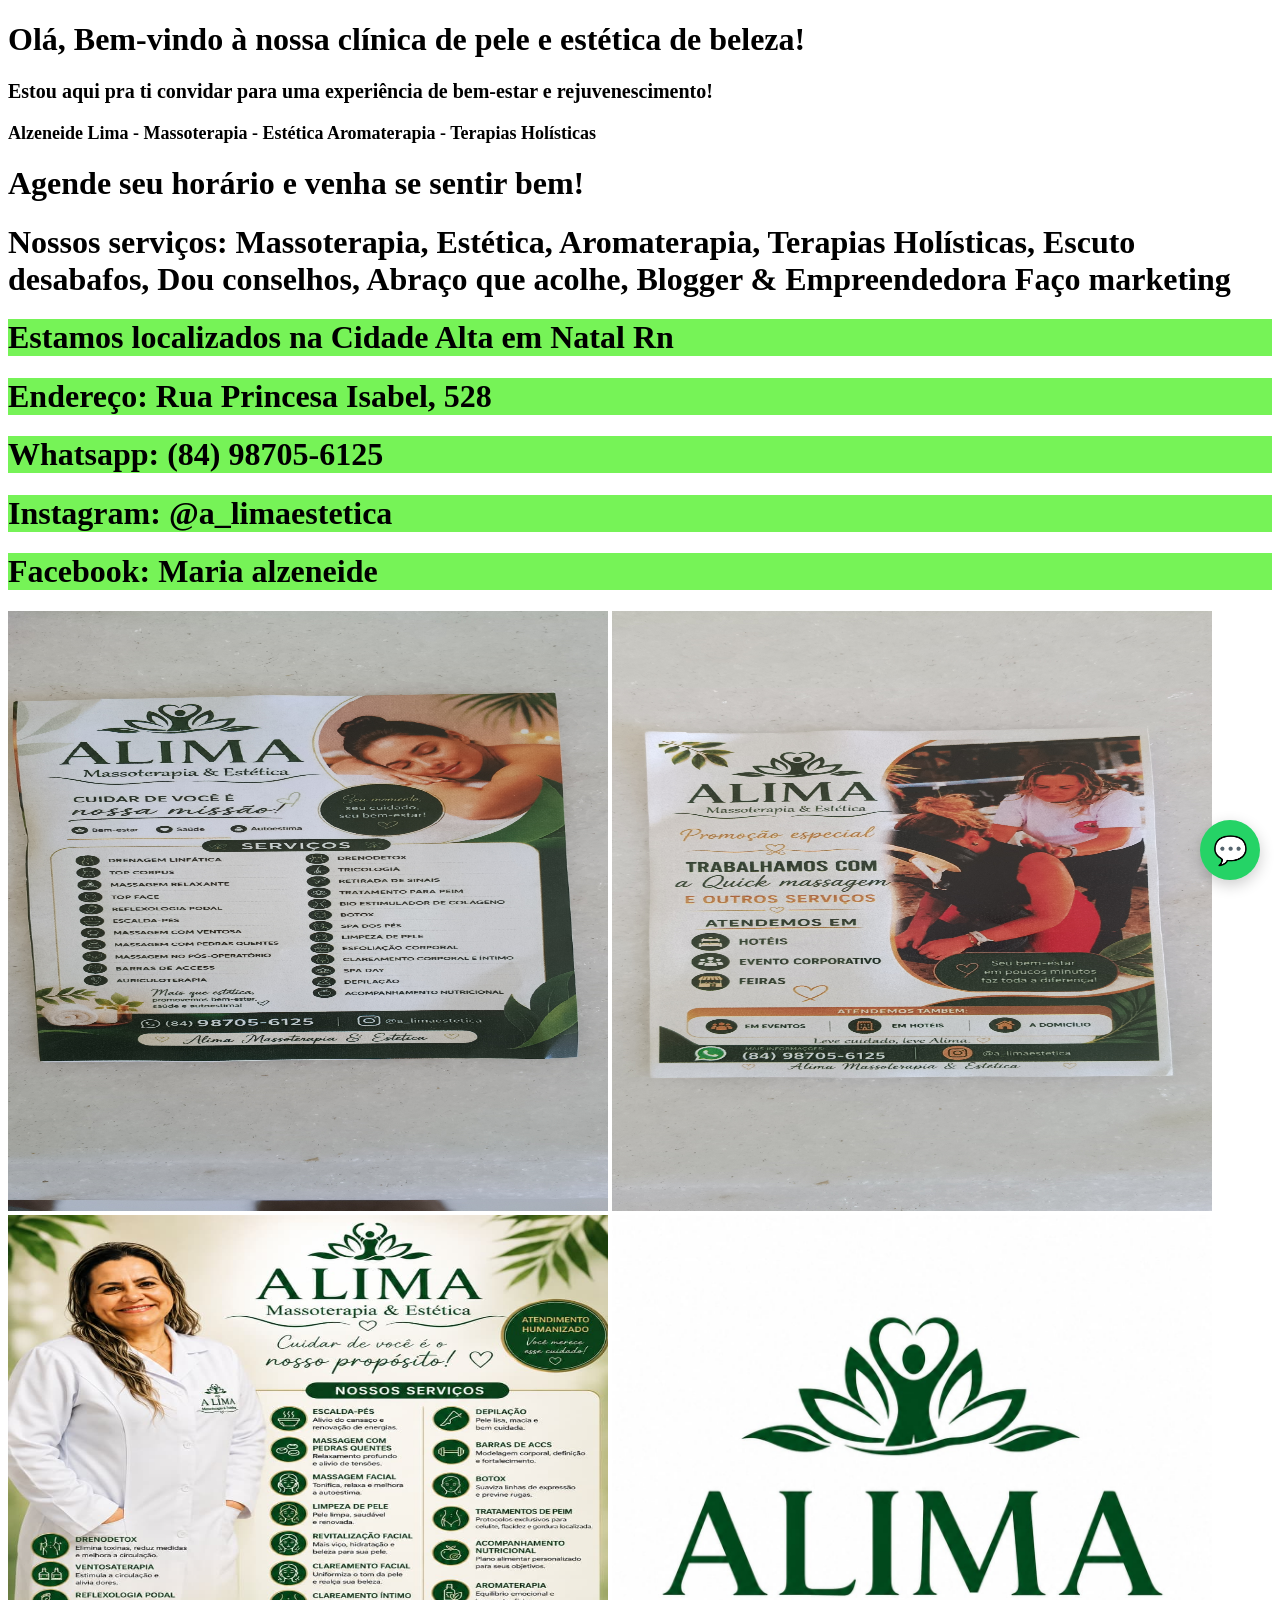
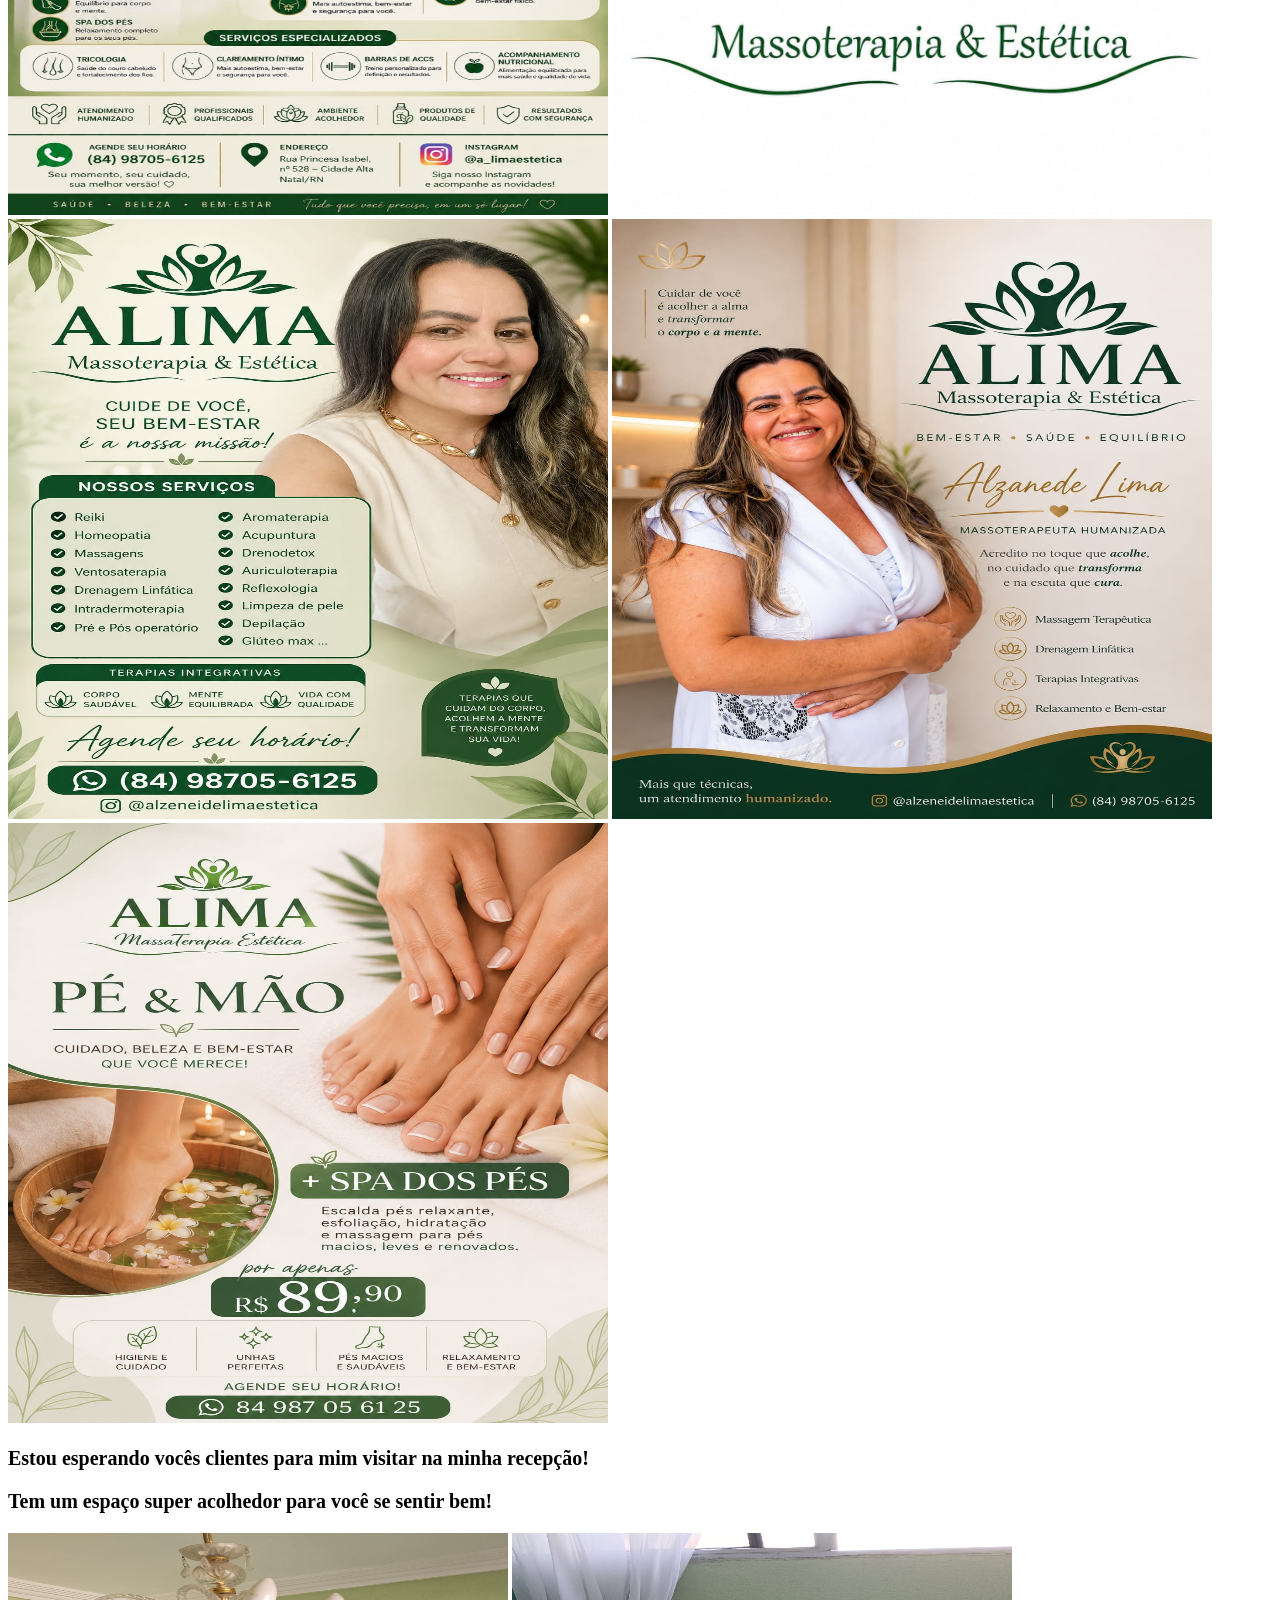
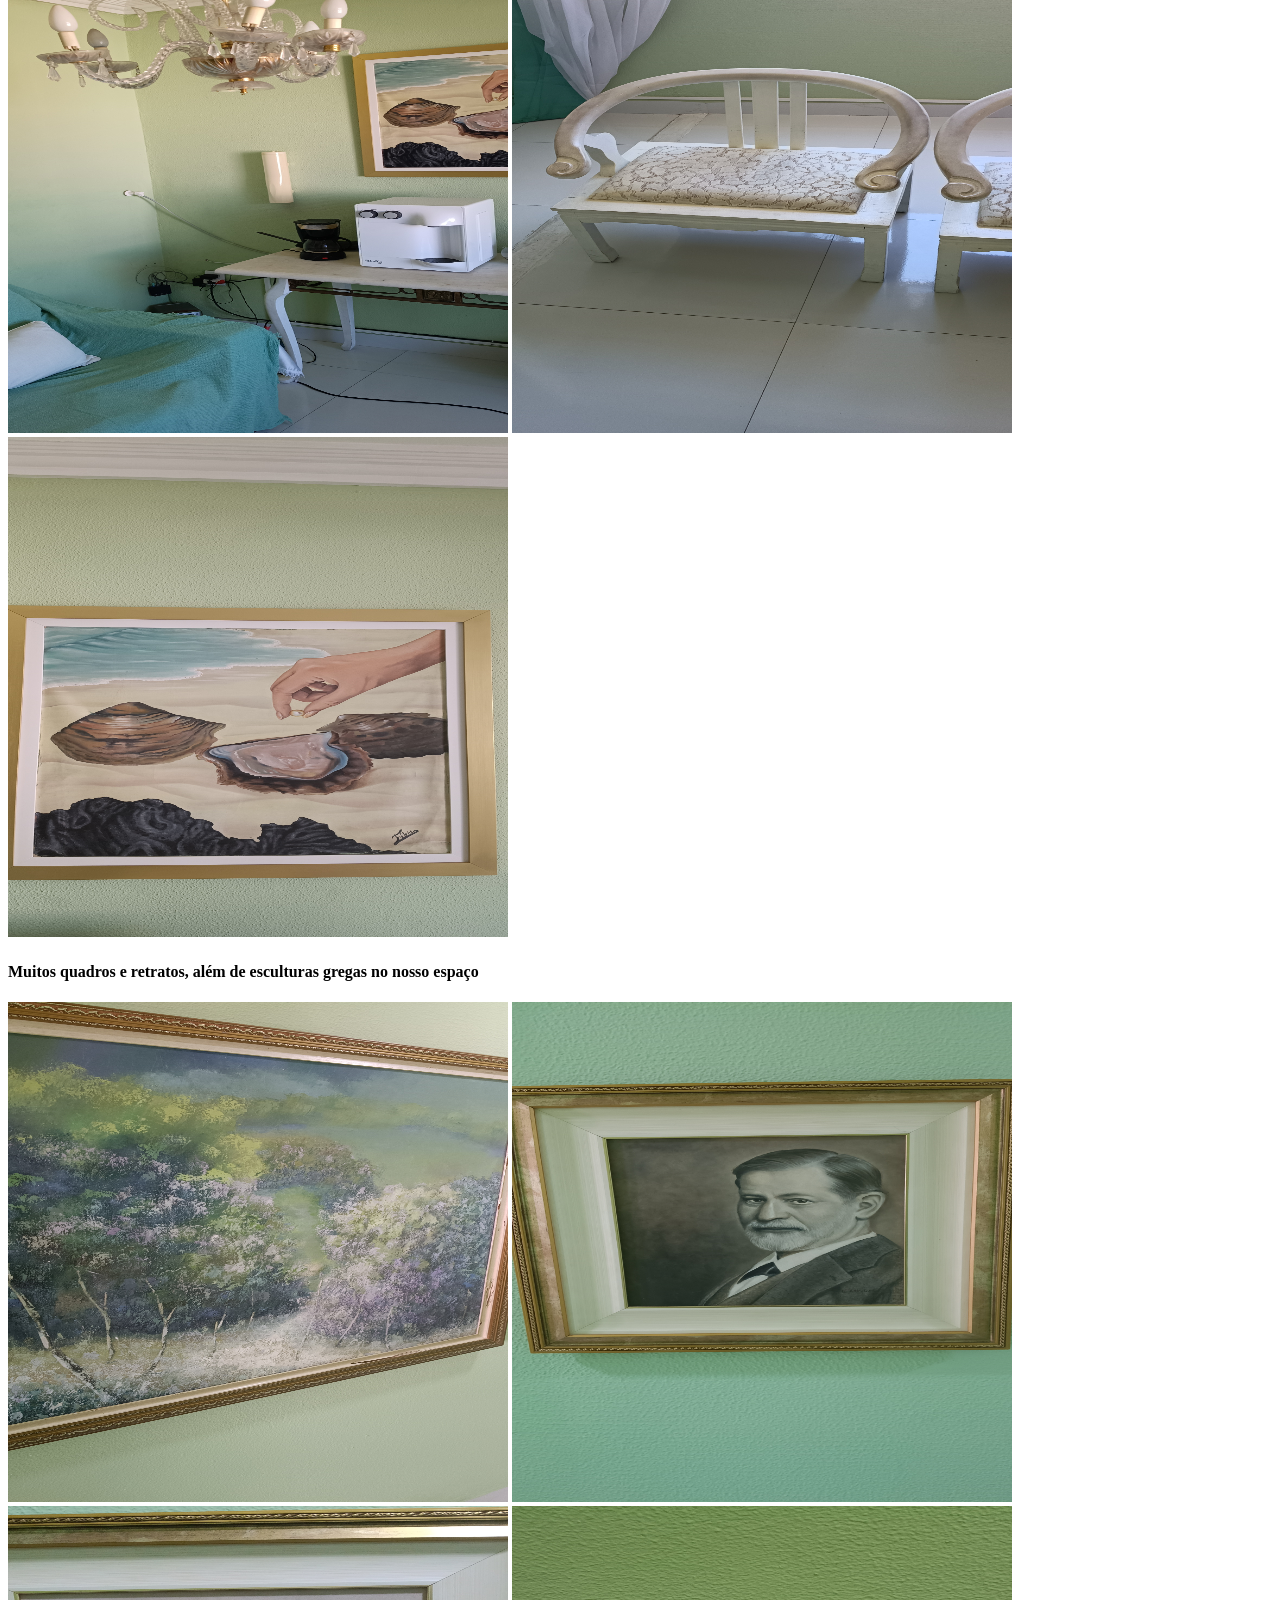
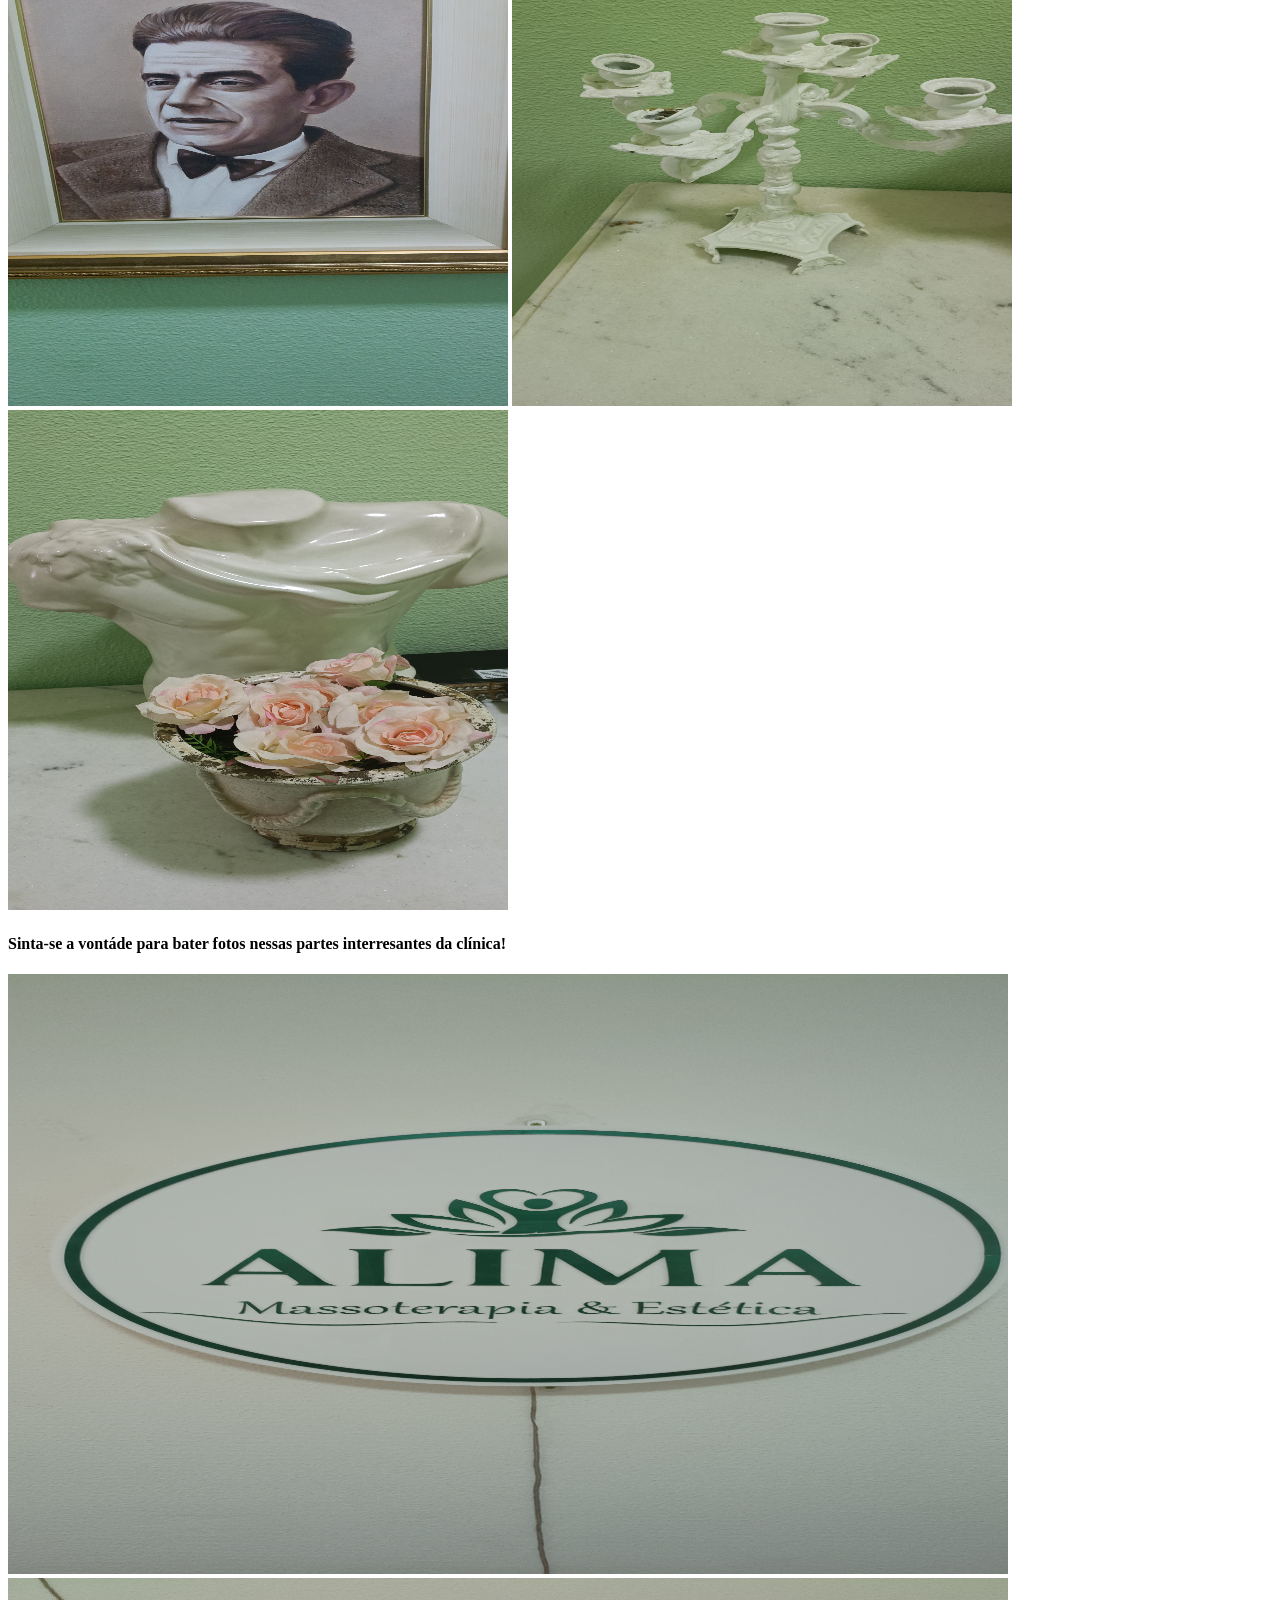
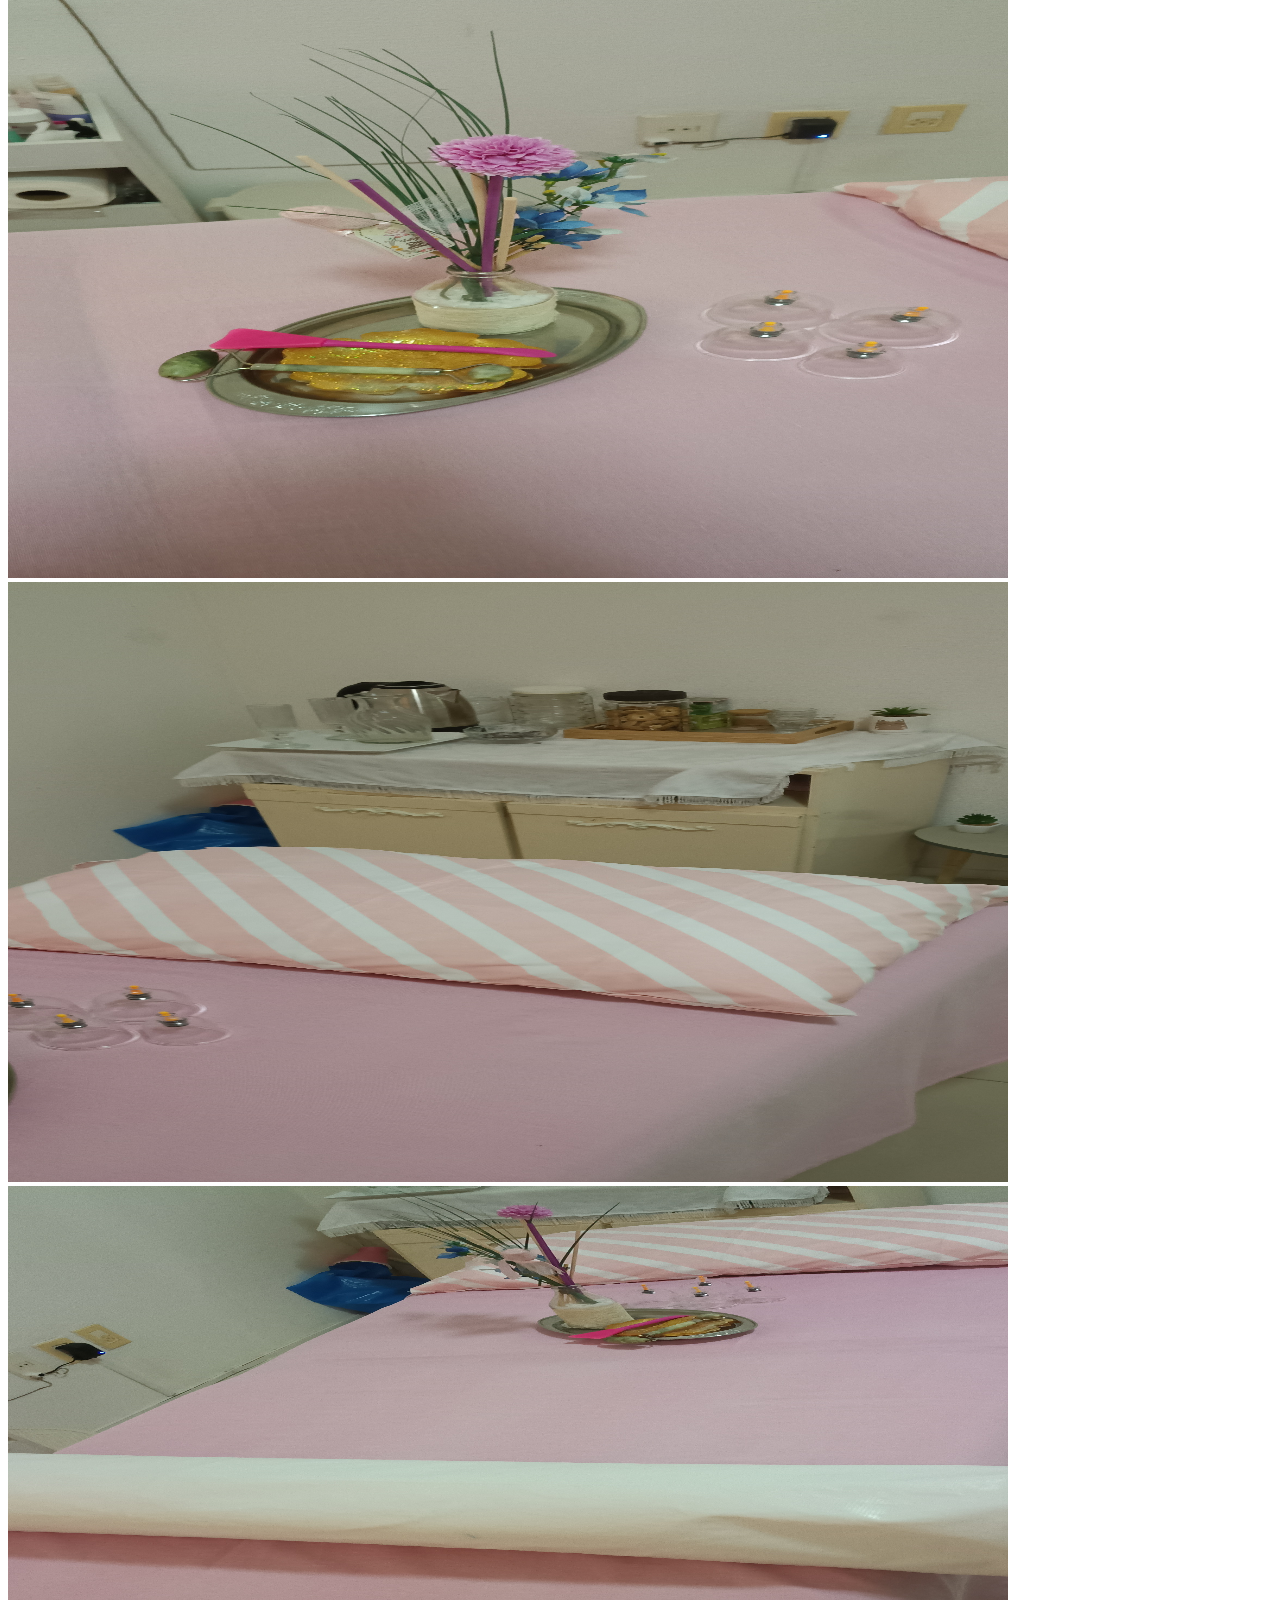
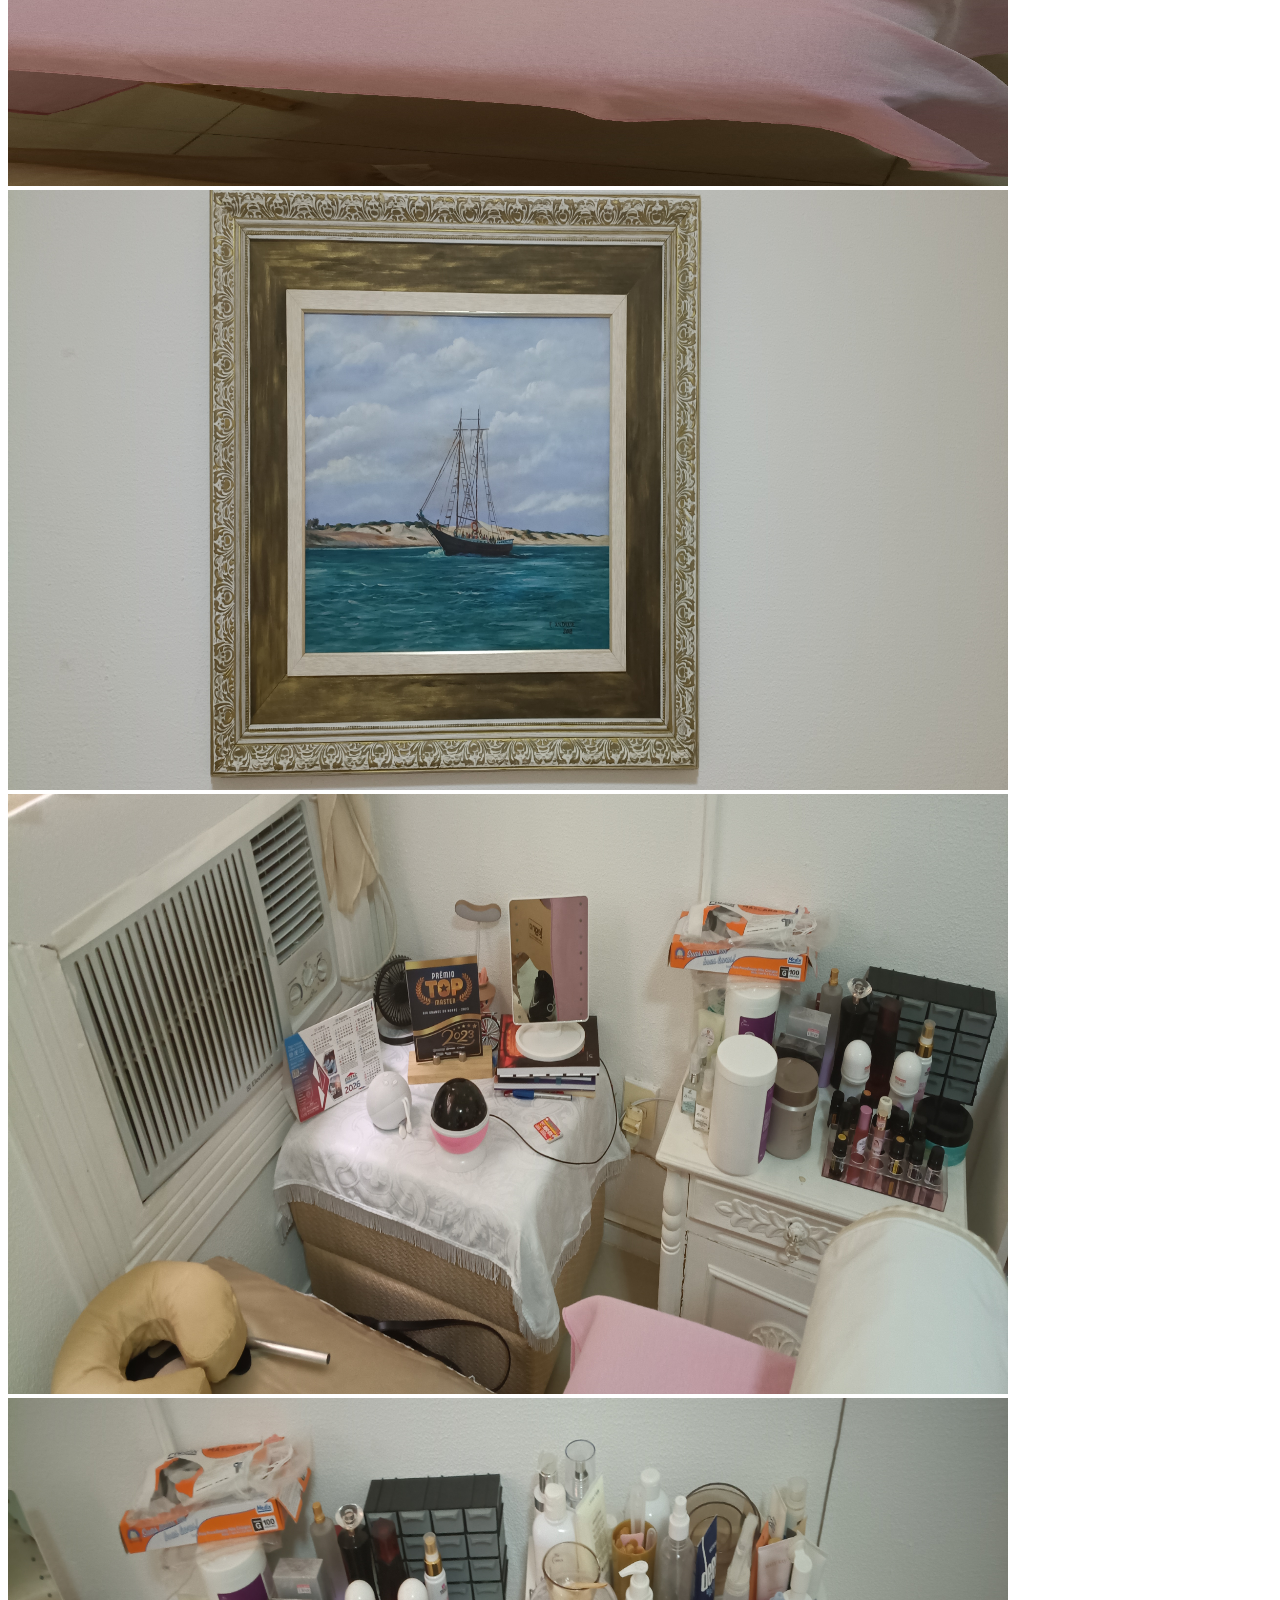
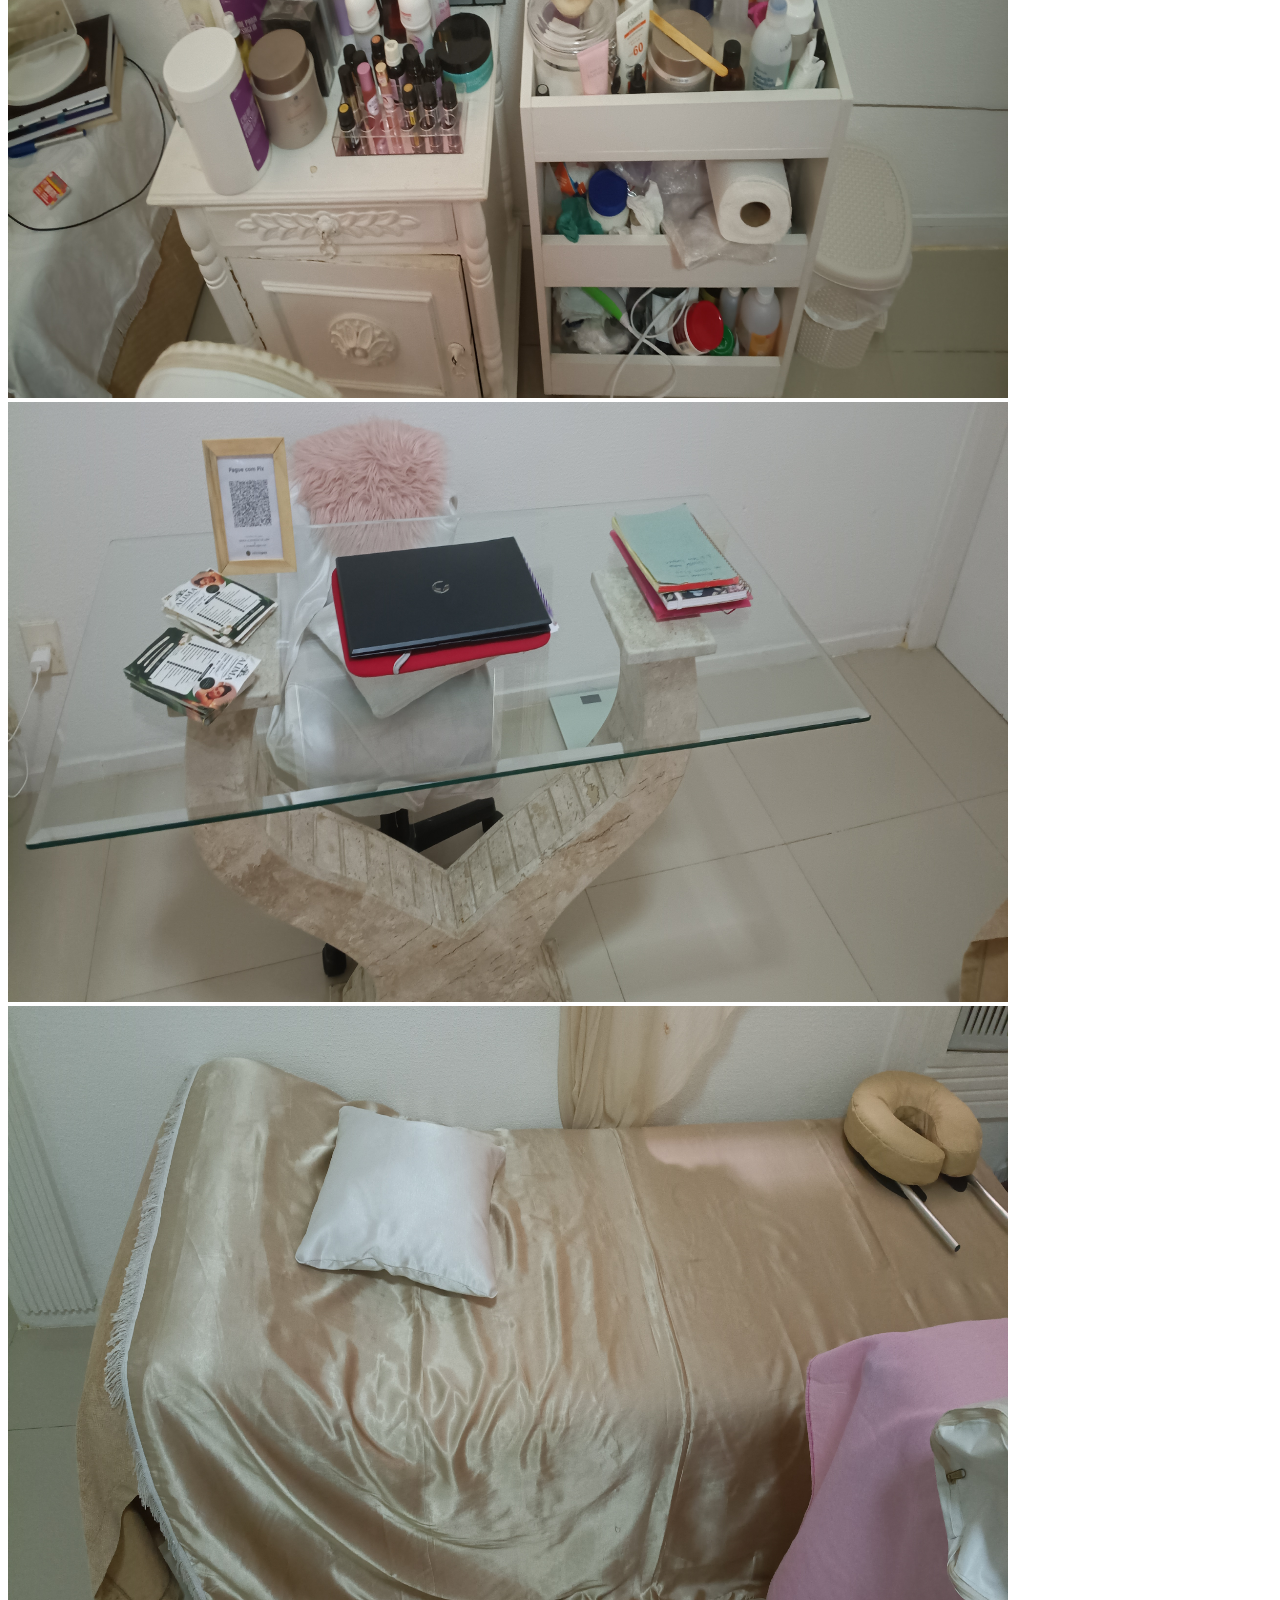
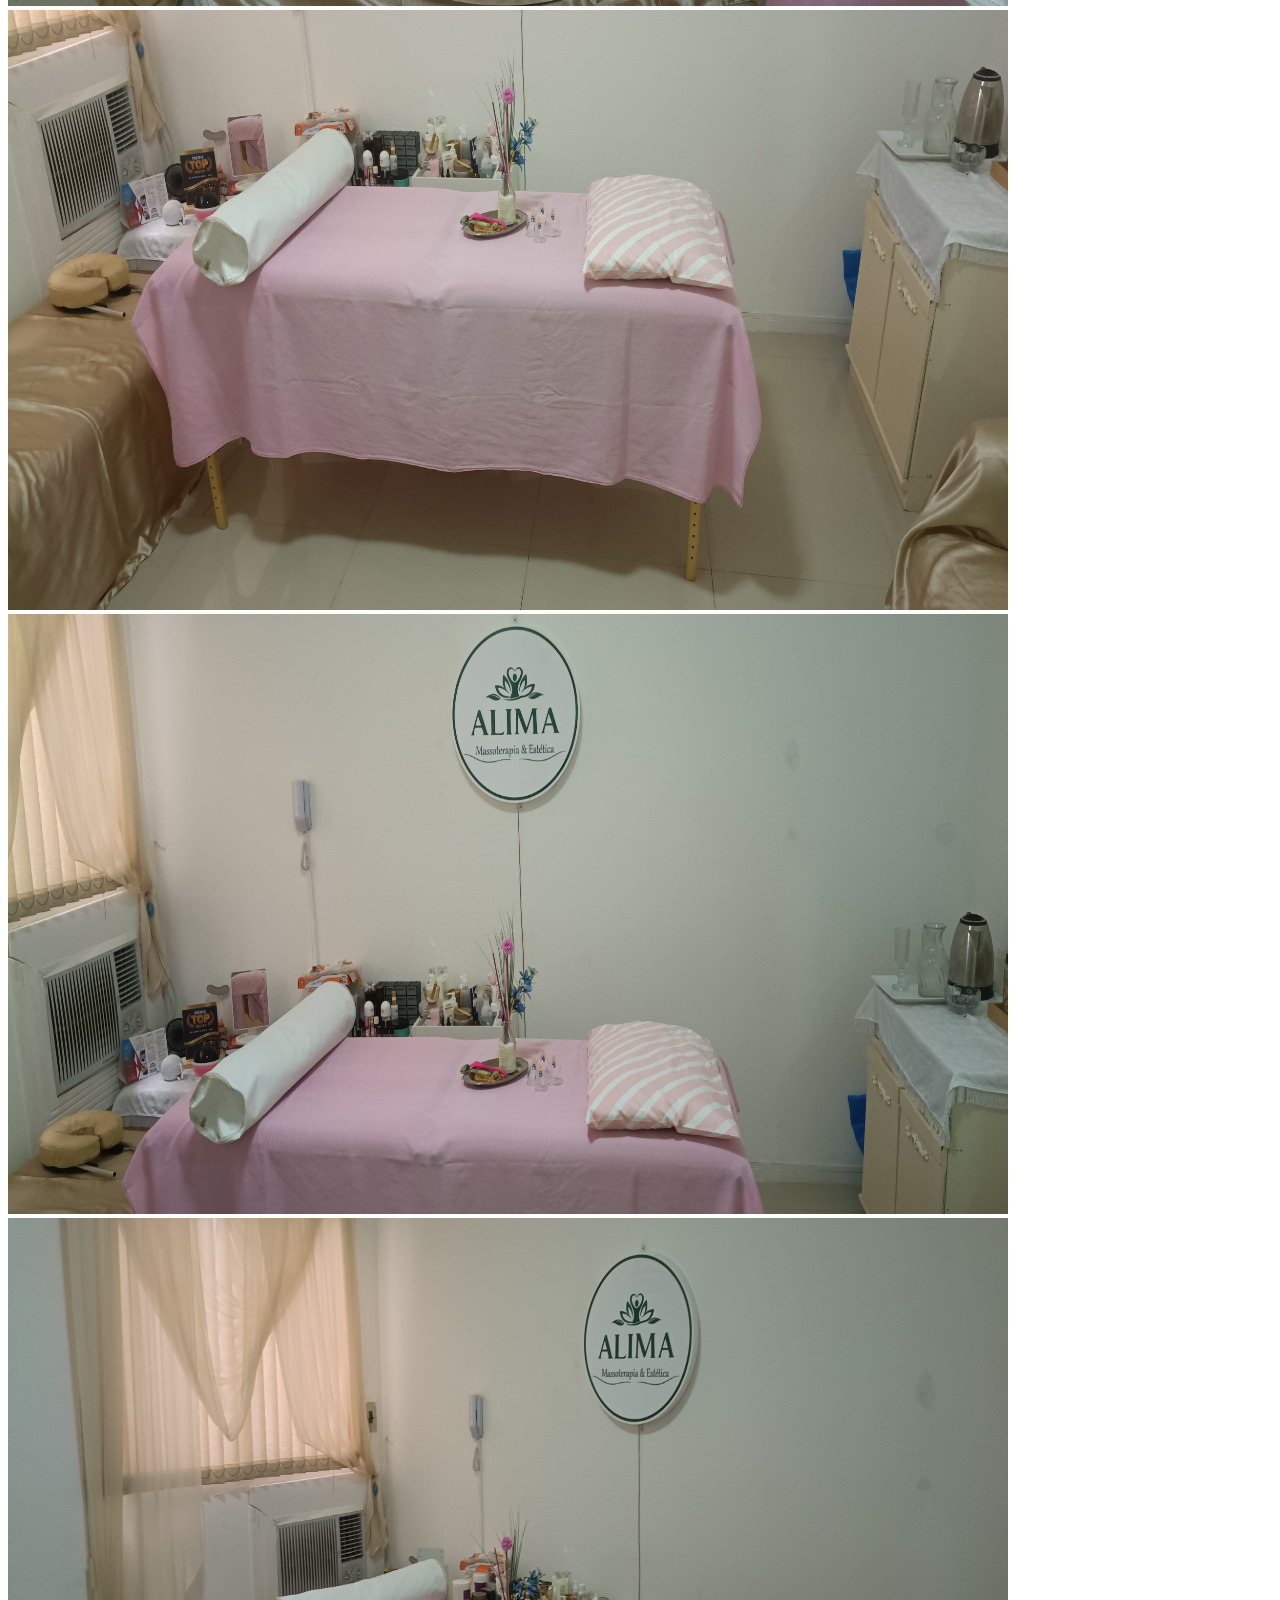
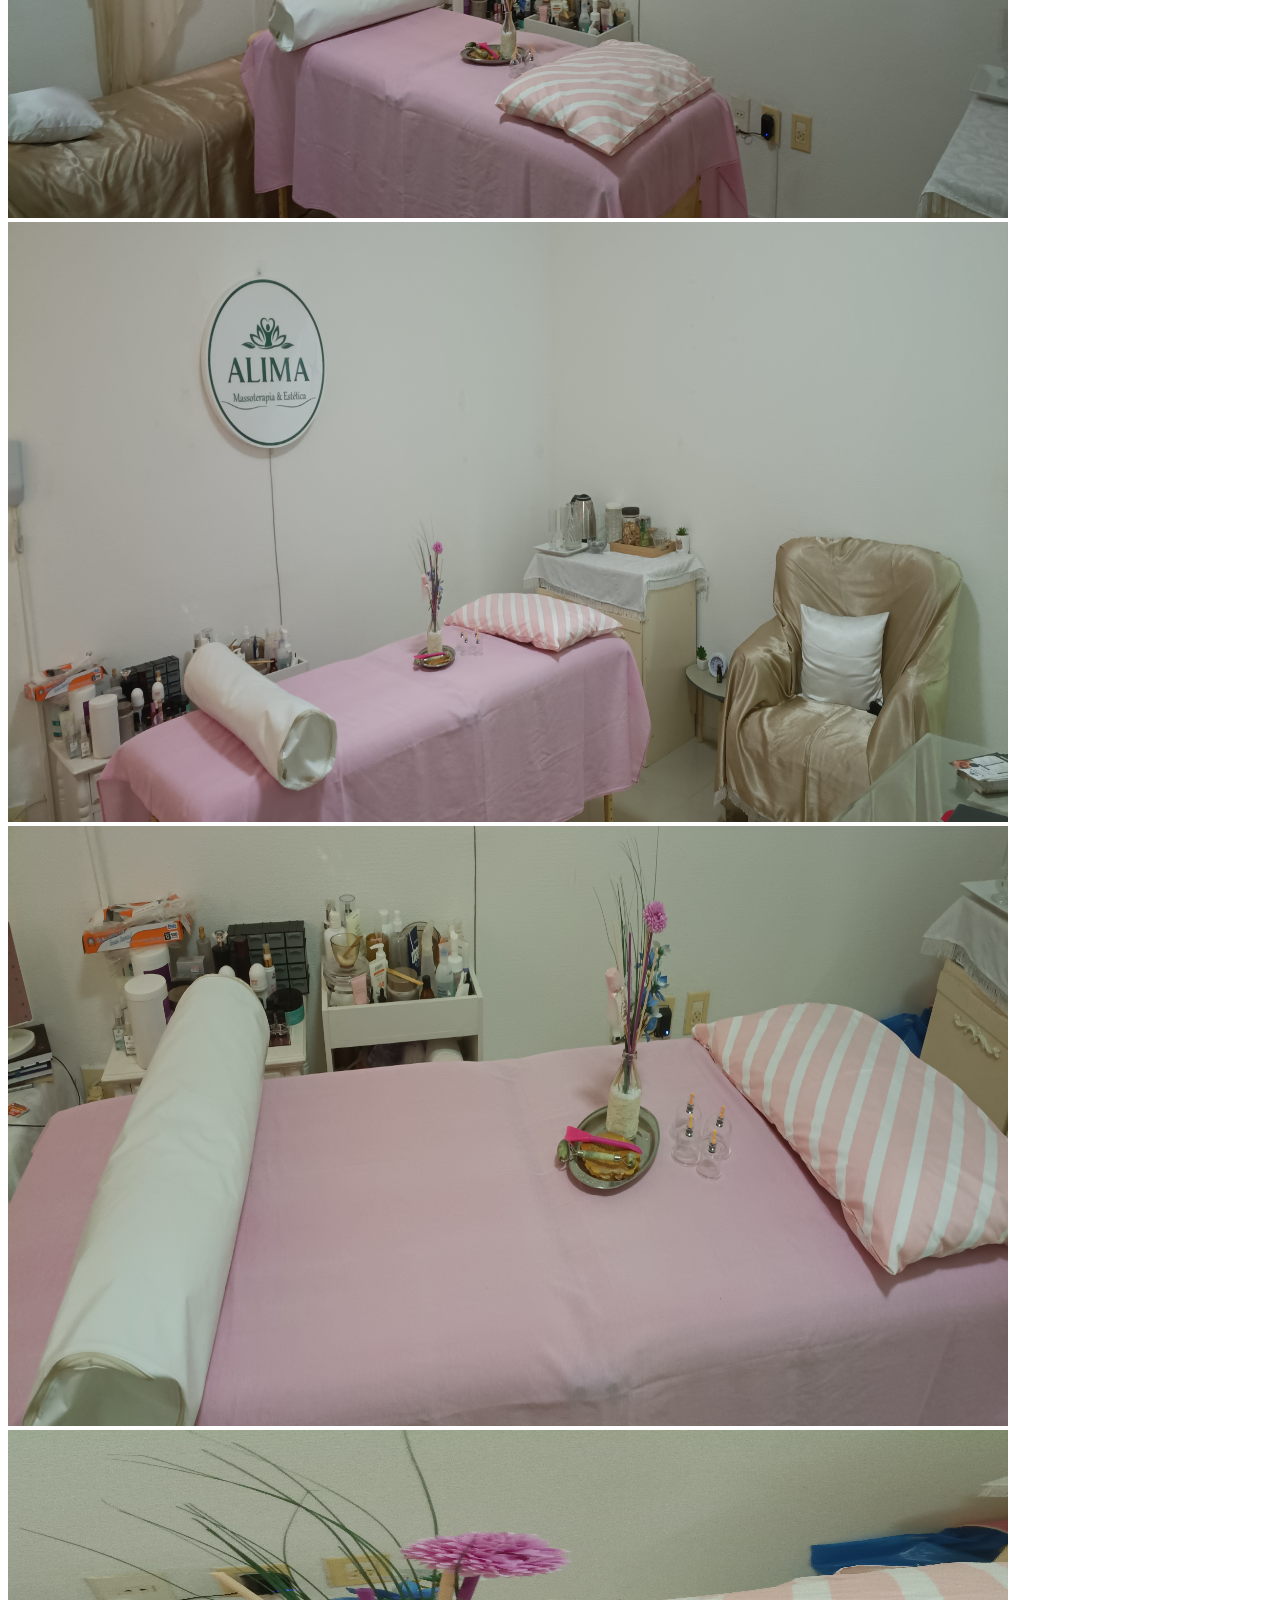
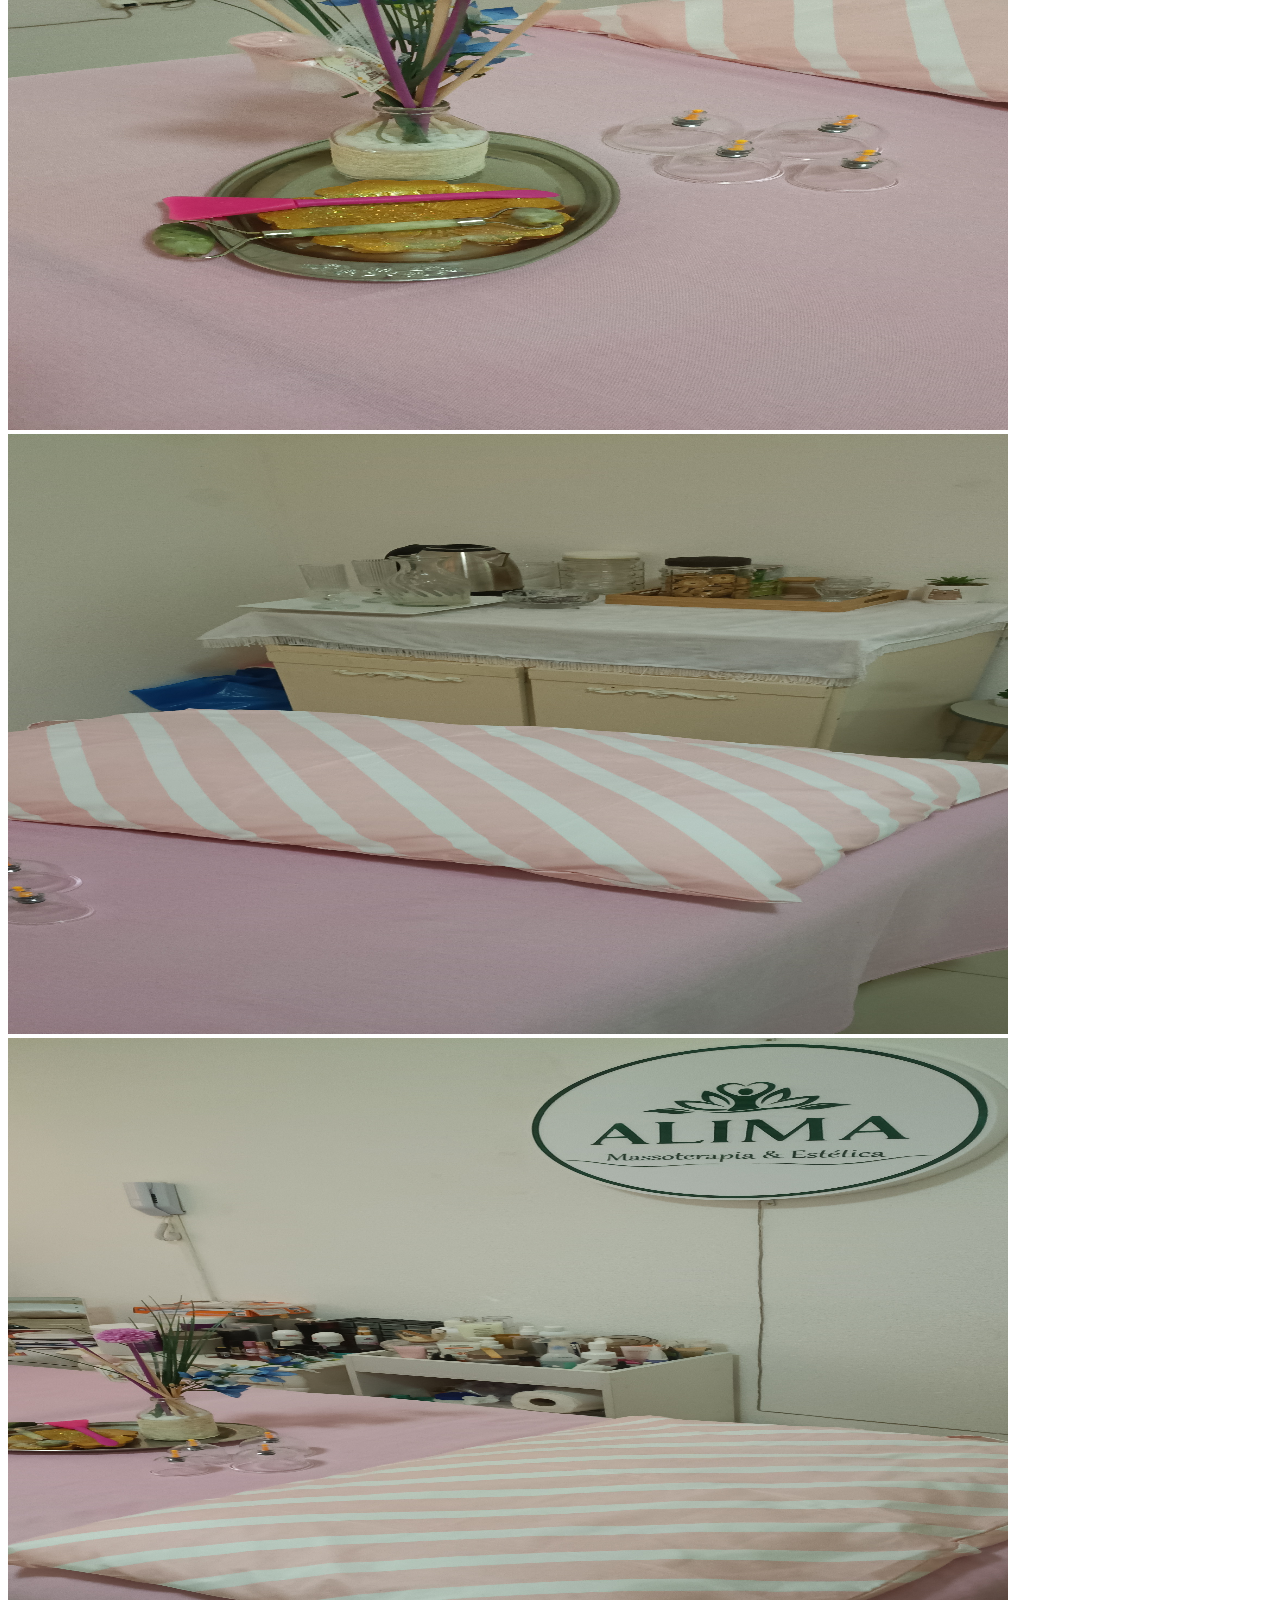
==== index.html @ d3b9b874 "oioi" ====
<!DOCTYPE html>
<html lang="en">
<head>
    <meta charset="UTF-8">
    <meta name="viewport" content="width=device-width, initial-scale=1.0">
    <title>Site de Massoterapia, para estética de pele</title>
    <link rel="stylesheet" href="styles.css">
</head>
<body>
    <h1>Olá, Bem-vindo à nossa clínica de pele e estética de beleza!</h1>
    <p class="beleza1">Estou aqui pra ti convidar para uma experiência de bem-estar e rejuvenescimento!</p>
    <p class="beleza2">Alzeneide Lima - Massoterapia - Estética Aromaterapia - Terapias Holísticas</p>
    <h1>Agende seu horário e venha se sentir bem!</h1>
    <h1>Nossos serviços:
        Massoterapia,
        Estética,
        Aromaterapia,
        Terapias Holísticas,
        Escuto desabafos,
        Dou conselhos,
        Abraço que acolhe,
        Blogger & Empreendedora
        Faço marketing
    </h1>
    <h1 class="beleza123">Estamos localizados na Cidade Alta em Natal Rn</h1>
    <h1 class="beleza123">Endereço: Rua Princesa Isabel, 528</h1>
    <h1 class="beleza123">Whatsapp: (84) 98705-6125</h1>
    <h1 class="beleza123">Instagram: @a_limaestetica</h1>
    <h1 class="beleza123">Facebook: Maria alzeneide</h1>
    <img class="foto3" src="img/IMG_20260827_140707529.jpg" alt="Imagem de Massoterapia e Estética" width="500">
    <img class="foto3" src="img/IMG_20260827_140731661.jpg" alt="Imagem de Massoterapia e Estética" width="500">
    <img class="foto3" src="img/WhatsApp Image 2026-08-31 at 20.42.38 (2).jpeg" alt="Imagem de Massoterapia e Estética" width="500">
    <img class="foto3" src="img/WhatsApp Image 2026-08-31 at 20.42.38 (1).jpeg" alt="Imagem de Massoterapia e Estética" width="500">
    <img class="foto3" src="img/WhatsApp Image 2026-08-31 at 20.58.30.jpeg " alt="Imagem de Massoterapia e Estética" width="500">
    <img class="foto3" src="img/WhatsApp Image 2026-08-31 at 20.58.31.jpeg " alt="Imagem de Massoterapia e Estética" width="500">
    <img class="foto3" src="img/WhatsApp Image 2026-08-31 at 20.58.31 (1).jpeg " alt="Imagem de Massoterapia e Estética" width="500">

    <p class="beleza1">Estou esperando vocês clientes para mim visitar na minha recepção!</p>
    <p class="beleza1">Tem um espaço super acolhedor para você se sentir bem!</p>
    <img class="foto2" src="img/IMG_20260827_135846012.jpg" alt="Imagem do espaço da clínica">
    <img class="foto2" src="img/IMG_20260827_135911201.jpg" alt="Imagem do espaço da clínica">
    <img class="foto2" src="img/IMG_20260827_140638167.jpg" alt="Imagem do espaço da clínica">
    <h4>Muitos quadros e retratos, além de esculturas gregas no nosso espaço</h4>
    <img class="foto" src="img/IMG_20260827_140938125.jpg">
    <img class="foto" src="img/IMG_20260827_140956908.jpg">
    <img class="foto" src="img/IMG_20260827_141015139.jpg">
    <img class="foto" src="img/IMG_20260827_141045065.jpg">
    <img class="foto" src="img/IMG_20260827_141050757.jpg">
    <h4>Sinta-se a vontáde para bater fotos nessas partes interresantes da clínica!</h4>
    <img class="foto123" src="img/IMG_20260827_141300906.jpg">
    <img class="foto123" src="img/IMG_20260827_141432252.jpg">
    <img class="foto123" src="img/IMG_20260827_141439615.jpg">
    <img class="foto123" src="img/IMG_20260827_141455875.jpg">
    <img class="foto123" src="img/IMG_20260827_141516198.jpg">
    <img class="foto123" src="img/IMG_20260827_141557171.jpg">
    <img class="foto123" src="img/IMG_20260827_141606863.jpg">
    <img class="foto123" src="img/IMG_20260827_141759811.jpg">
    <img class="foto123" src="img/IMG_20260827_141806350.jpg">
    <img class="foto123" src="img/IMG_20260827_142232211.jpg">
    <img class="foto123" src="img/IMG_20260827_142237575.jpg">
    <img class="foto123" src="img/IMG_20260827_142501290.jpg">
    <img class="foto123" src="img/IMG_20260827_142639232.jpg">
    <img class="foto123" src="img/IMG_20260827_142708650.jpg">
    <img class="foto123" src="img/IMG_20260827_142724786.jpg">
    <img class= "foto123" src="img/IMG_20260827_142731260.jpg">
    <img class="foto123" src="img/IMG_20260827_142816820.jpg">
    <img class="foto123" src="img/IMG_20260827_142947651_HDR.jpg">
    <h4>Fotos bonitas</h4>
    <img class="foto1234" src="img/IMG_20260827_143518106.jpg">
    <img class="foto1234" src="img/IMG_20260827_143549095.jpg">
    <img class="foto1234" src="img/IMG_20260827_143554405.jpg">
    <img class="foto1234" src="img/IMG_20260827_143606355.jpg">
    <img class="foto1234" src="img/IMG_20260827_143613648.jpg">
    <img class="foto1234" src="img/IMG_20260827_143623745.jpg">
    <img class="foto1234" src="img/IMG_20260827_143652691.jpg">
    <img class="foto1234" src="img/IMG_20260827_150706675.jpg">

    <img src="img/WhatsApp Image 2026-10-02 at 12.05.30.jpeg" alt="Imagem de Massoterapia e Estética" width="500">
    <img src="img/WhatsApp Image 2026-10-02 at 12.06.32.jpeg">
    <img src="img/WhatsApp Image 2026-10-02 at 12.06.33 (1).jpeg">
    <img src="img/WhatsApp Image 2026-10-02 at 12.06.33 (2).jpeg">
    <img src="img/WhatsApp Image 2026-10-02 at 12.06.33.jpeg">
    <img src="img/WhatsApp Image 2026-10-02 at 12.11.10.jpeg">

    <video src="img/WhatsApp Video 2026-10-02 at 12.12.07.mp4">
        <video src="img/WhatsApp Video 2026-10-02 at 12.14.26.mp4"></video>
    </video>


    <h2>Especialidades Terapêuticas: Destaque a Reflexologia Podal
        e a Ventosaterapia, que são ótimas para aliviar dores e o estresse.
    </h2>
    <h2>Saúde Natural: Mostre como usamos óleos essenciais 100% naturais
        para tratar o corpo e a mente sem produtos químicos, promovendo bem-estar e equilíbrio.
    </h2>
    <h2>
        Regras de Agendamento: Informe que pedimos 50% do valor antecipado para reservar o horário
        e garantir o atendimento.
    </h2>
    <h2>
        Massoterapia: Reflexologia, Pedras Quentes e Ventosa.
    </h2>
    <h2>
        Estética: Botox, Limpeza e Clareamento
    </h2>
    <h2>
        Produtos: Óleos doTerra e Colágeno
    </h2>
    <h2>
        Reserva: 50% de sinal via Pix.
    </h2>
    <h2>
        Reflexologia Podal:
        1. Avaliação: Identificamos suas dores
        2. Estímulo: Massagem em pontos reflexos
        3. Relaxamento: Bem-estar físico e mental
    </h2>


    <section class="hero">

    <div class="hero-text">

        <p class="subtitulo">BEM-ESTAR • ESTÉTICA • TERAPIAS</p>

        <h1>
            Cuide do seu corpo,
            da sua mente e da sua autoestima.
        </h1>

        <p>
            Um espaço acolhedor para você relaxar,
            cuidar da sua pele e encontrar seu momento
            de bem-estar.
        </p>

        <a 
            href="https://wa.me/5584987056125"
            class="botao"
            target="_blank">
            Agendar pelo WhatsApp
        </a>

    </div>

</section>

<header>

    <div class="logo">
        Alzeneide Lima
    </div>

    <nav>
        <a href="#inicio">Início</a>
        <a href="#servicos">Serviços</a>
        <a href="#espaco">Espaço</a>
        <a href="#galeria">Galeria</a>
        <a href="#contato">Contato</a>
    </nav>

</header>

<section id="servicos" class="servicos">

    <h2>Nossos Serviços</h2>

    <p>
        Conheça algumas das experiências que oferecemos.
    </p>

    <div class="cards">

        <div class="card">
            <span>💆</span>
            <h3>Massoterapia</h3>
            <p>
                Técnicas para relaxamento,
                bem-estar e alívio de tensões.
            </p>
        </div>

        <div class="card">
            <span>🦶</span>
            <h3>Reflexologia Podal</h3>
            <p>
                Estímulo de pontos reflexos
                dos pés.
            </p>
        </div>

        <div class="card">
            <span>🔥</span>
            <h3>Pedras Quentes</h3>
            <p>
                Uma experiência relaxante
                e acolhedora.
            </p>
        </div>

        <div class="card">
            <span>🌿</span>
            <h3>Aromaterapia</h3>
            <p>
                Experiência utilizando
                aromas e óleos essenciais.
            </p>
        </div>

        <div class="card">
            <span>✨</span>
            <h3>Estética</h3>
            <p>
                Cuidados voltados para
                beleza e autoestima.
            </p>
        </div>

        <div class="card">
            <span>🧘</span>
            <h3>Terapias Holísticas</h3>
            <p>
                Um momento para desacelerar
                e cuidar de si.
            </p>
        </div>

    </div>

</section>

<a
    href="https://wa.me/5584987056125"
    class="whatsapp"
    target="_blank"
    aria-label="Falar pelo WhatsApp">

    💬

</a>

<section class="beneficios">

    <h2>Por que escolher nosso espaço?</h2>

    <div class="beneficios-grid">

        <div>
            <h3>❤️ Atendimento acolhedor</h3>
            <p>
                Um ambiente pensado para você
                se sentir confortável.
            </p>
        </div>

        <div>
            <h3>🌿 Ambiente tranquilo</h3>
            <p>
                Um espaço preparado para
                proporcionar momentos de relaxamento.
            </p>
        </div>

        <div>
            <h3>✨ Experiência personalizada</h3>
            <p>
                Cada atendimento pode ser adaptado
                às necessidades do cliente.
            </p>
        </div>

    </div>

</section>

<section class="depoimentos">

    <h2>O que nossos clientes dizem</h2>

    <div class="depoimento">

        <p>
            "Adorei o atendimento e o ambiente.
            Foi uma experiência maravilhosa!"
        </p>

        <strong>— Cliente</strong>

    </div>

</section>

<section class="agendamento">

    <h2>Agende seu horário</h2>

    <p>
        Para garantir sua reserva, solicitamos
        50% do valor antecipadamente via Pix.
    </p>

    <a
        href="https://wa.me/5584987056125"
        class="botao"
        target="_blank">

        Quero agendar

    </a>

</section>

<footer>

    <h3>Alzeneide Lima</h3>

    <p>
        Massoterapia • Estética • Aromaterapia
    </p>

    <p>
        📍 Cidade Alta — Natal/RN
    </p>

    <p>
        📱 (84) 98705-6125
    </p>

    <p>
        Instagram: @a_limaestetica
    </p>

    <hr>

    <p>
        © 2026 Alzeneide Lima — Todos os direitos reservados.
    </p>

</footer>

</body>
</html>
---- styles.css ----
p.beleza1{
    font-size: 20px;
    font-weight: bold;
}

p.beleza2{
    font-size: 18px;
    font-weight: bold;
}

img.foto{
    width: 500px;
    height: 500px;
}

img.foto2{
    width: 500px;
    height: 500px;
}

img.foto3{
    width: 600px;
    height: 600px;
}

img.foto123{
    width: 1000px;
    height: 600px;
}

img.foto1234{
    width: 500px;
    height: 500px;
}

h1.beleza123{
    background-color: #76f357;
    color: black;
}

.whatsapp {
    position: fixed;
    right: 20px;
    bottom: 20px;

    width: 60px;
    height: 60px;

    display: flex;
    align-items: center;
    justify-content: center;

    background-color: #25D366;
    color: white;

    border-radius: 50%;

    font-size: 28px;

    text-decoration: none;

    box-shadow: 0 5px 15px rgba(0,0,0,0.2);
}
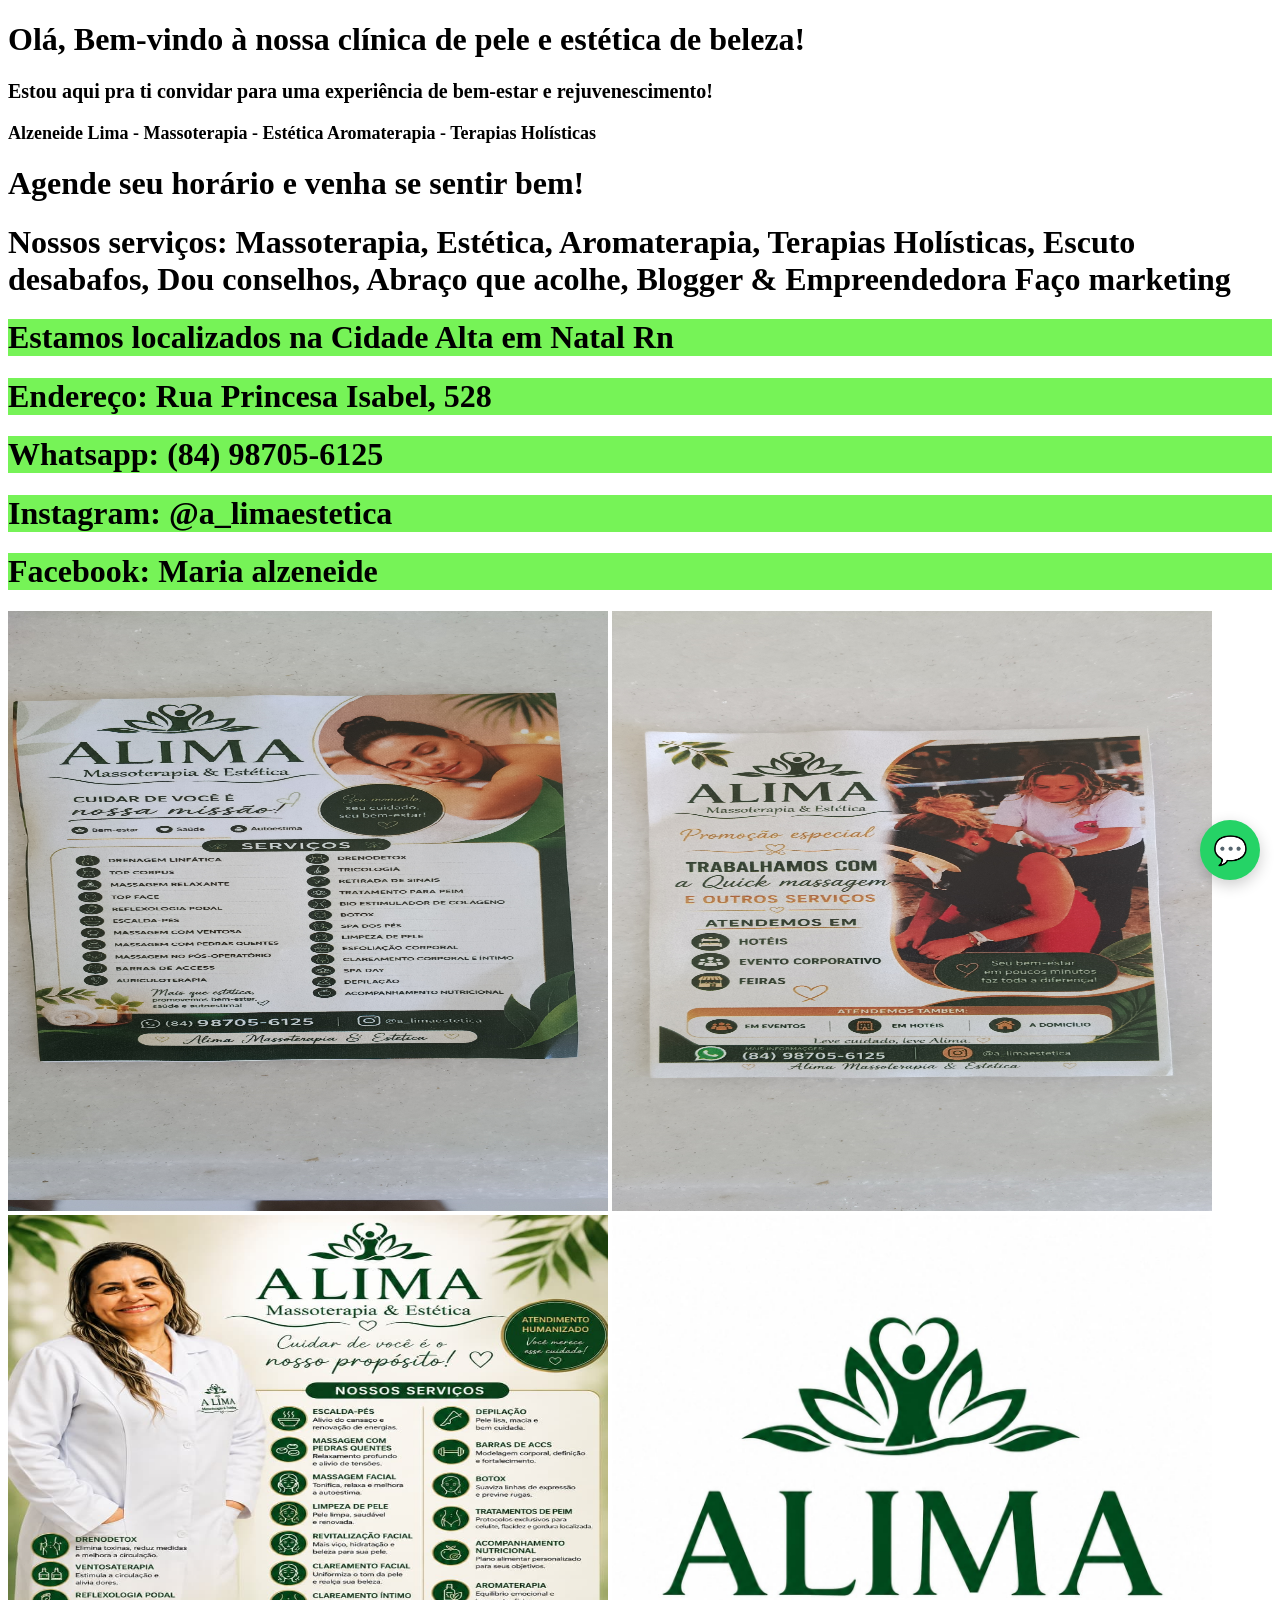
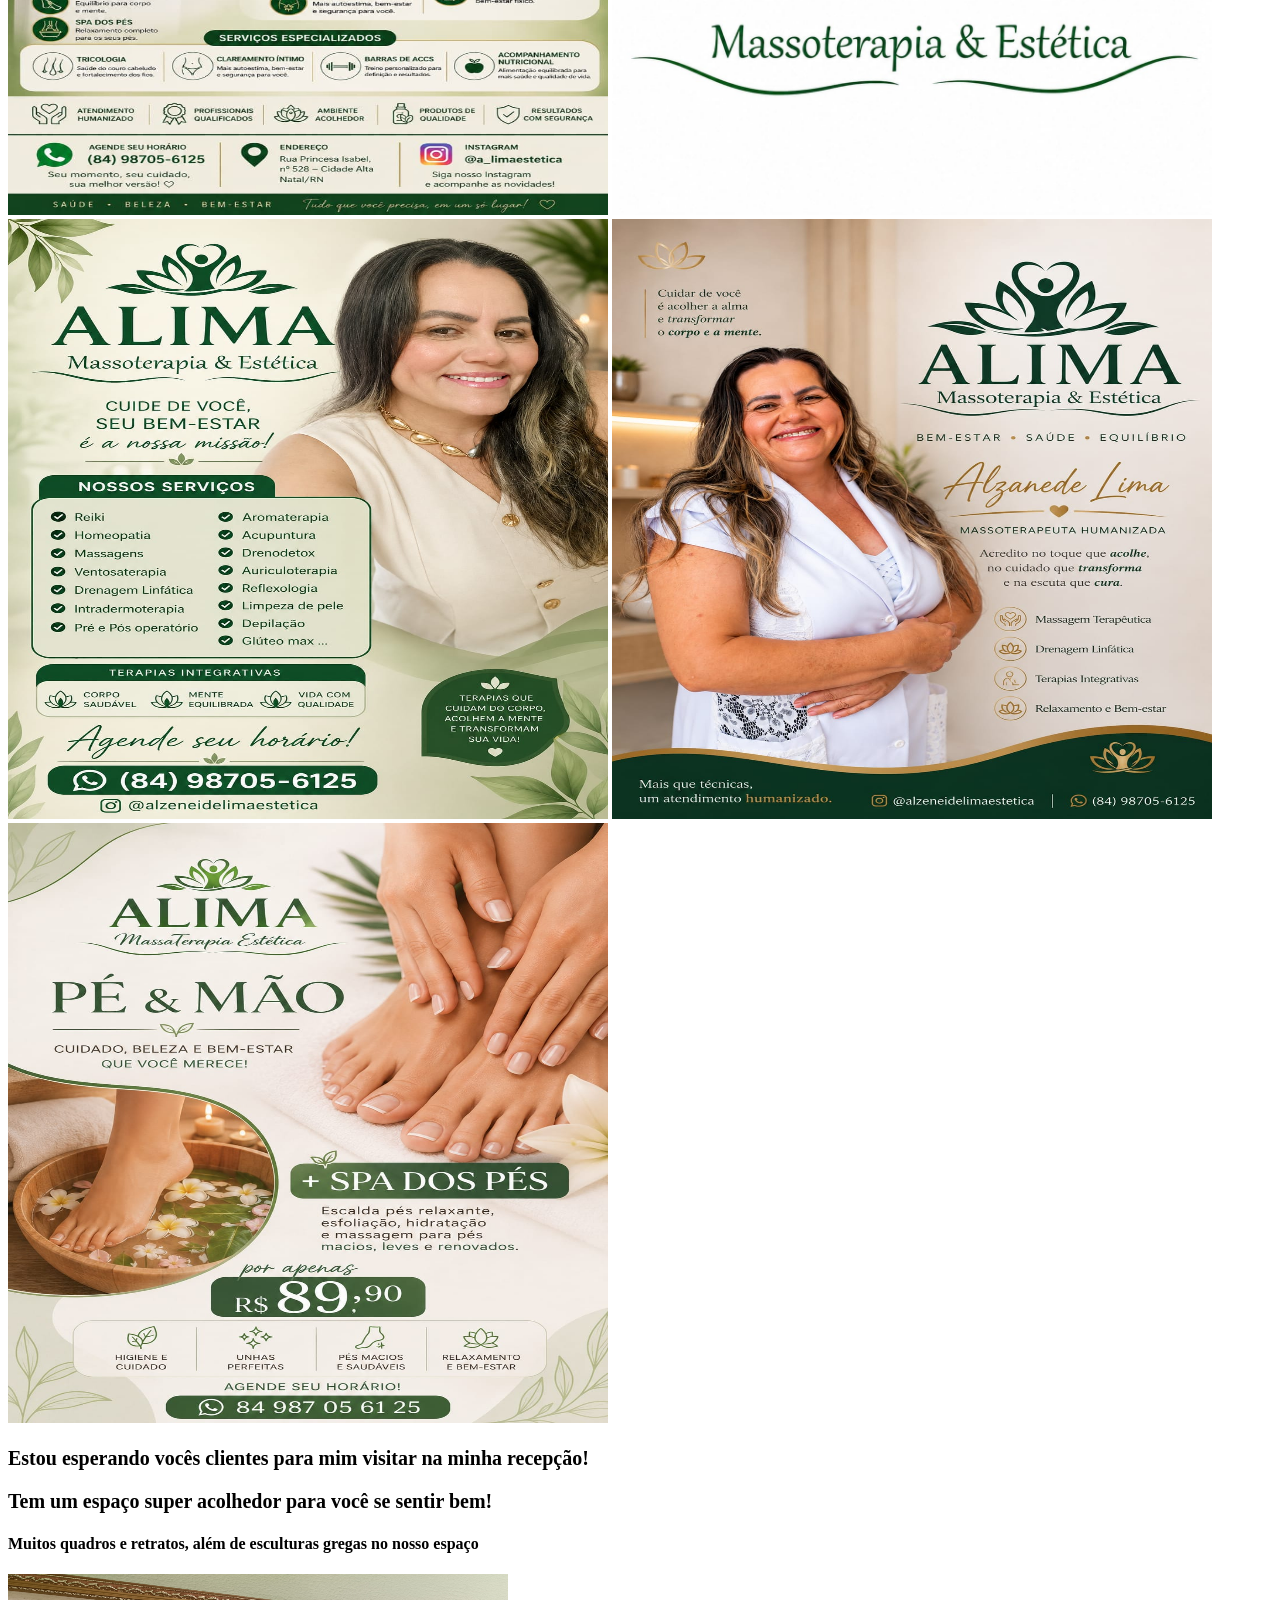
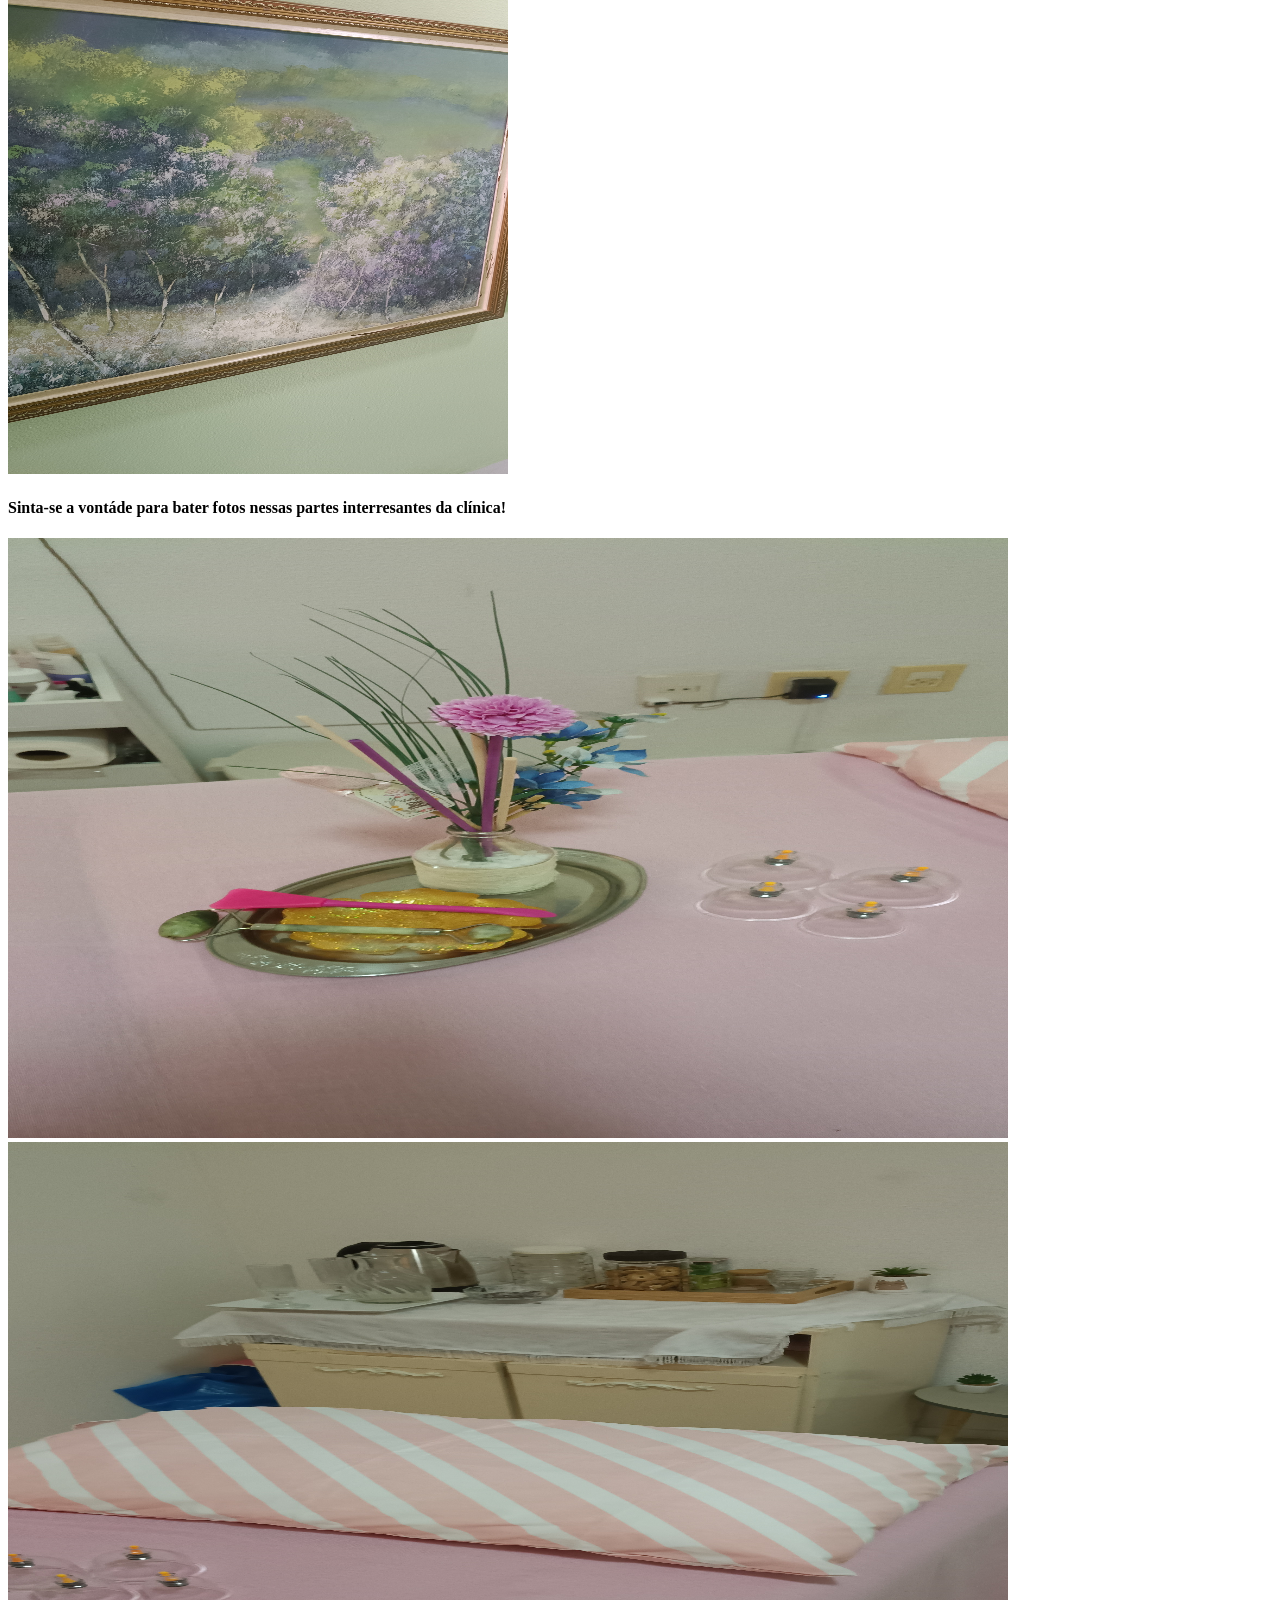
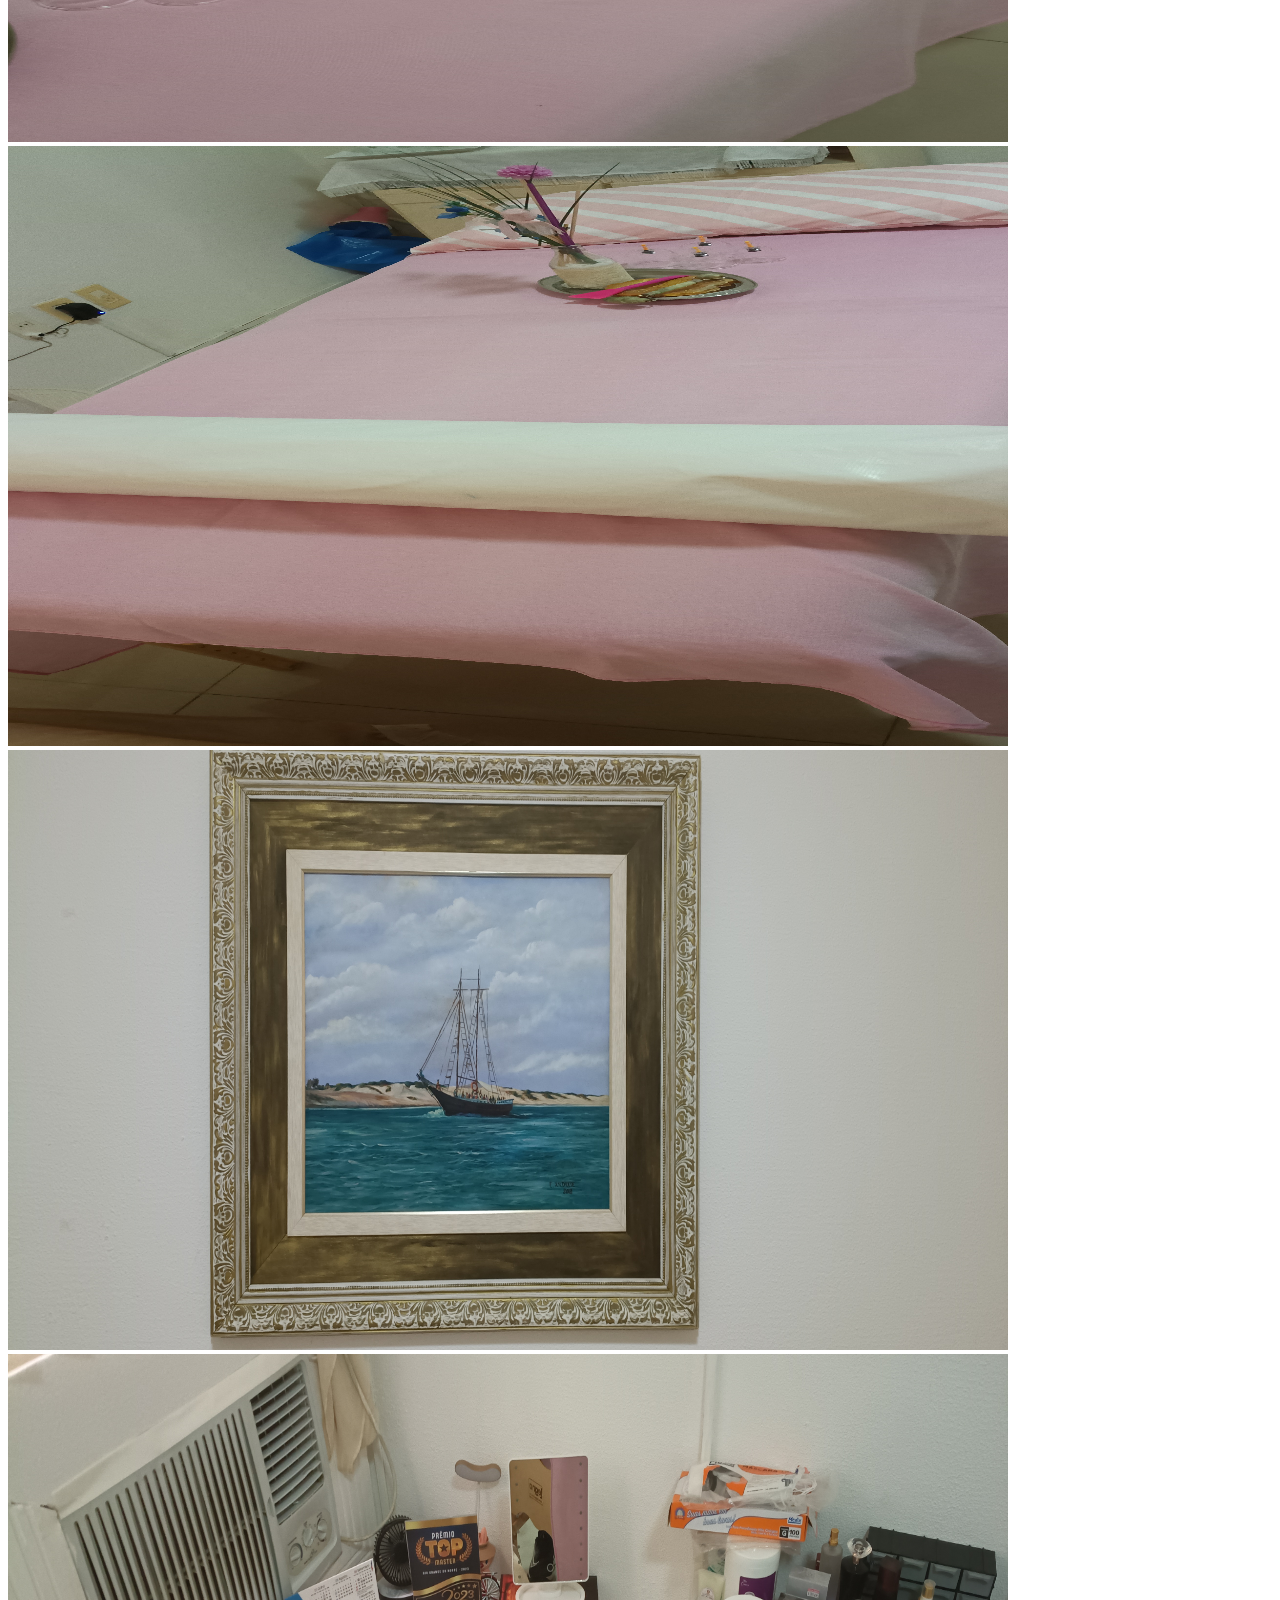
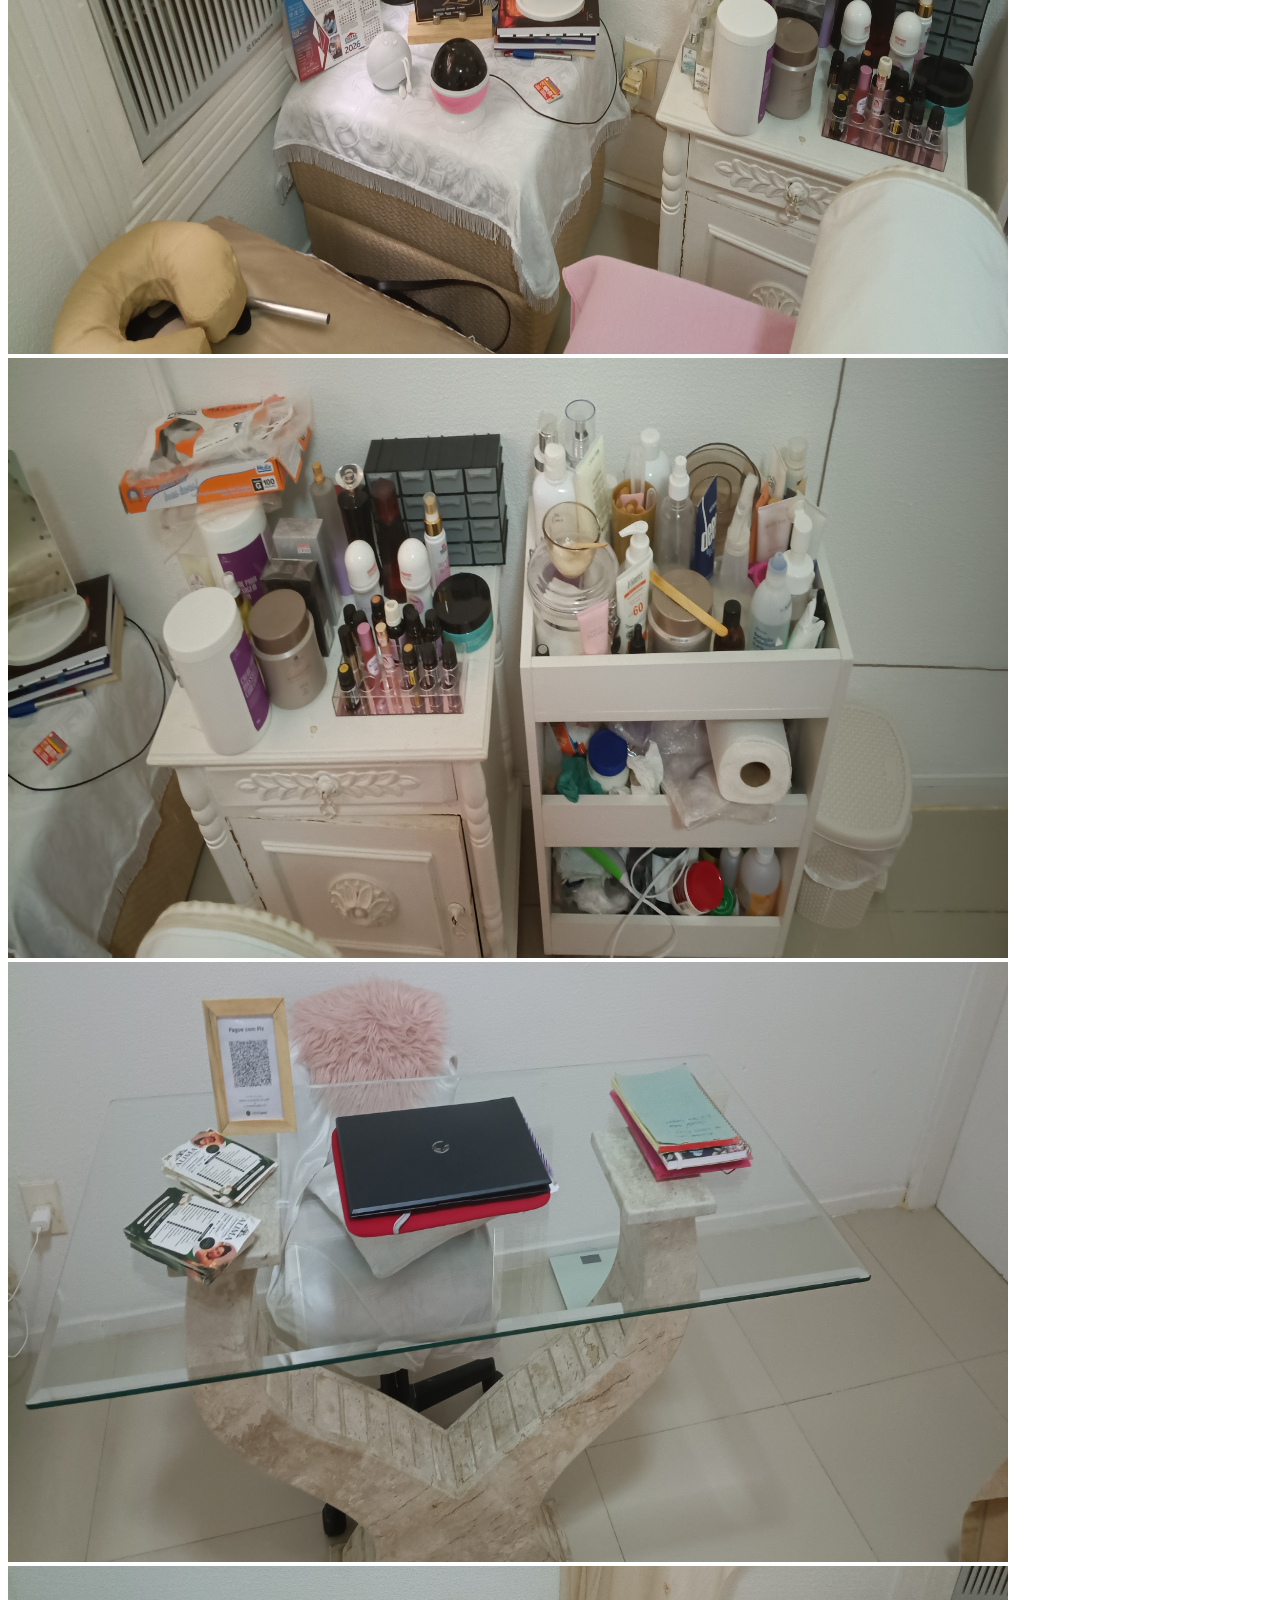
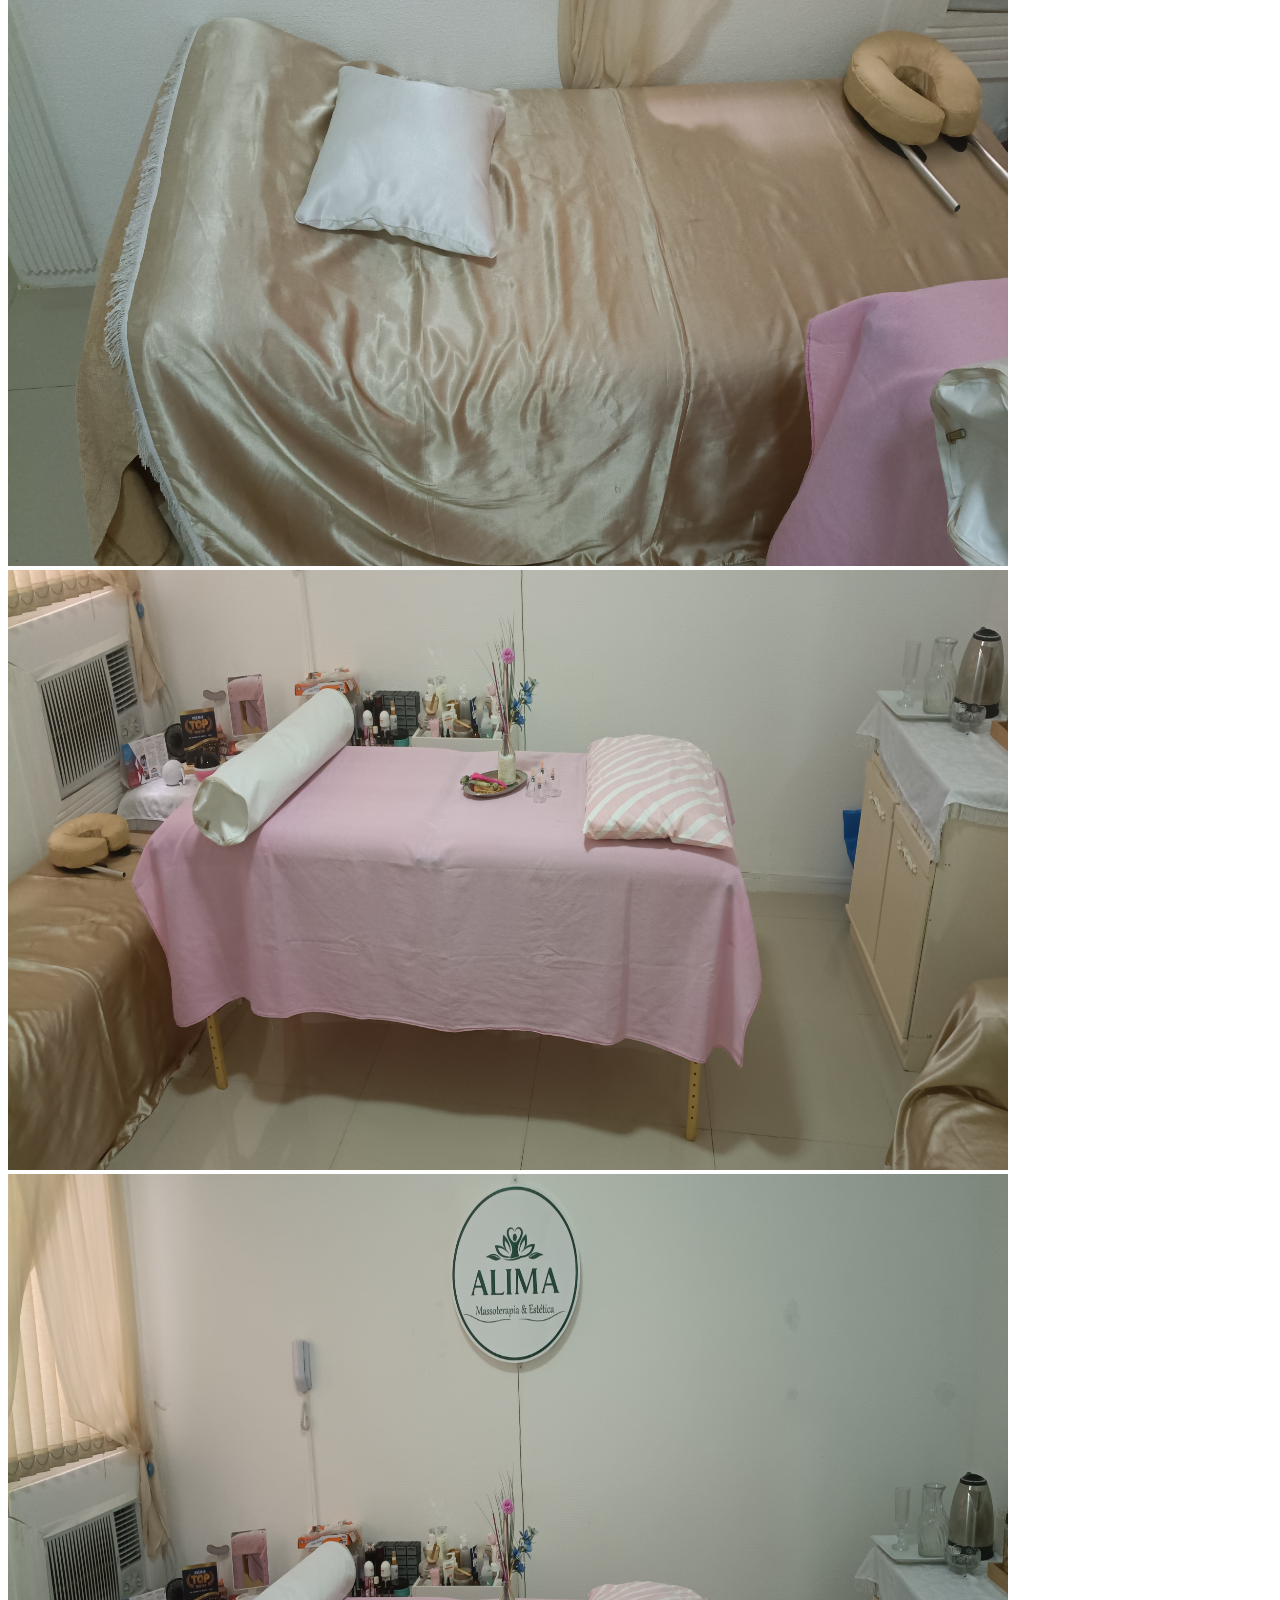
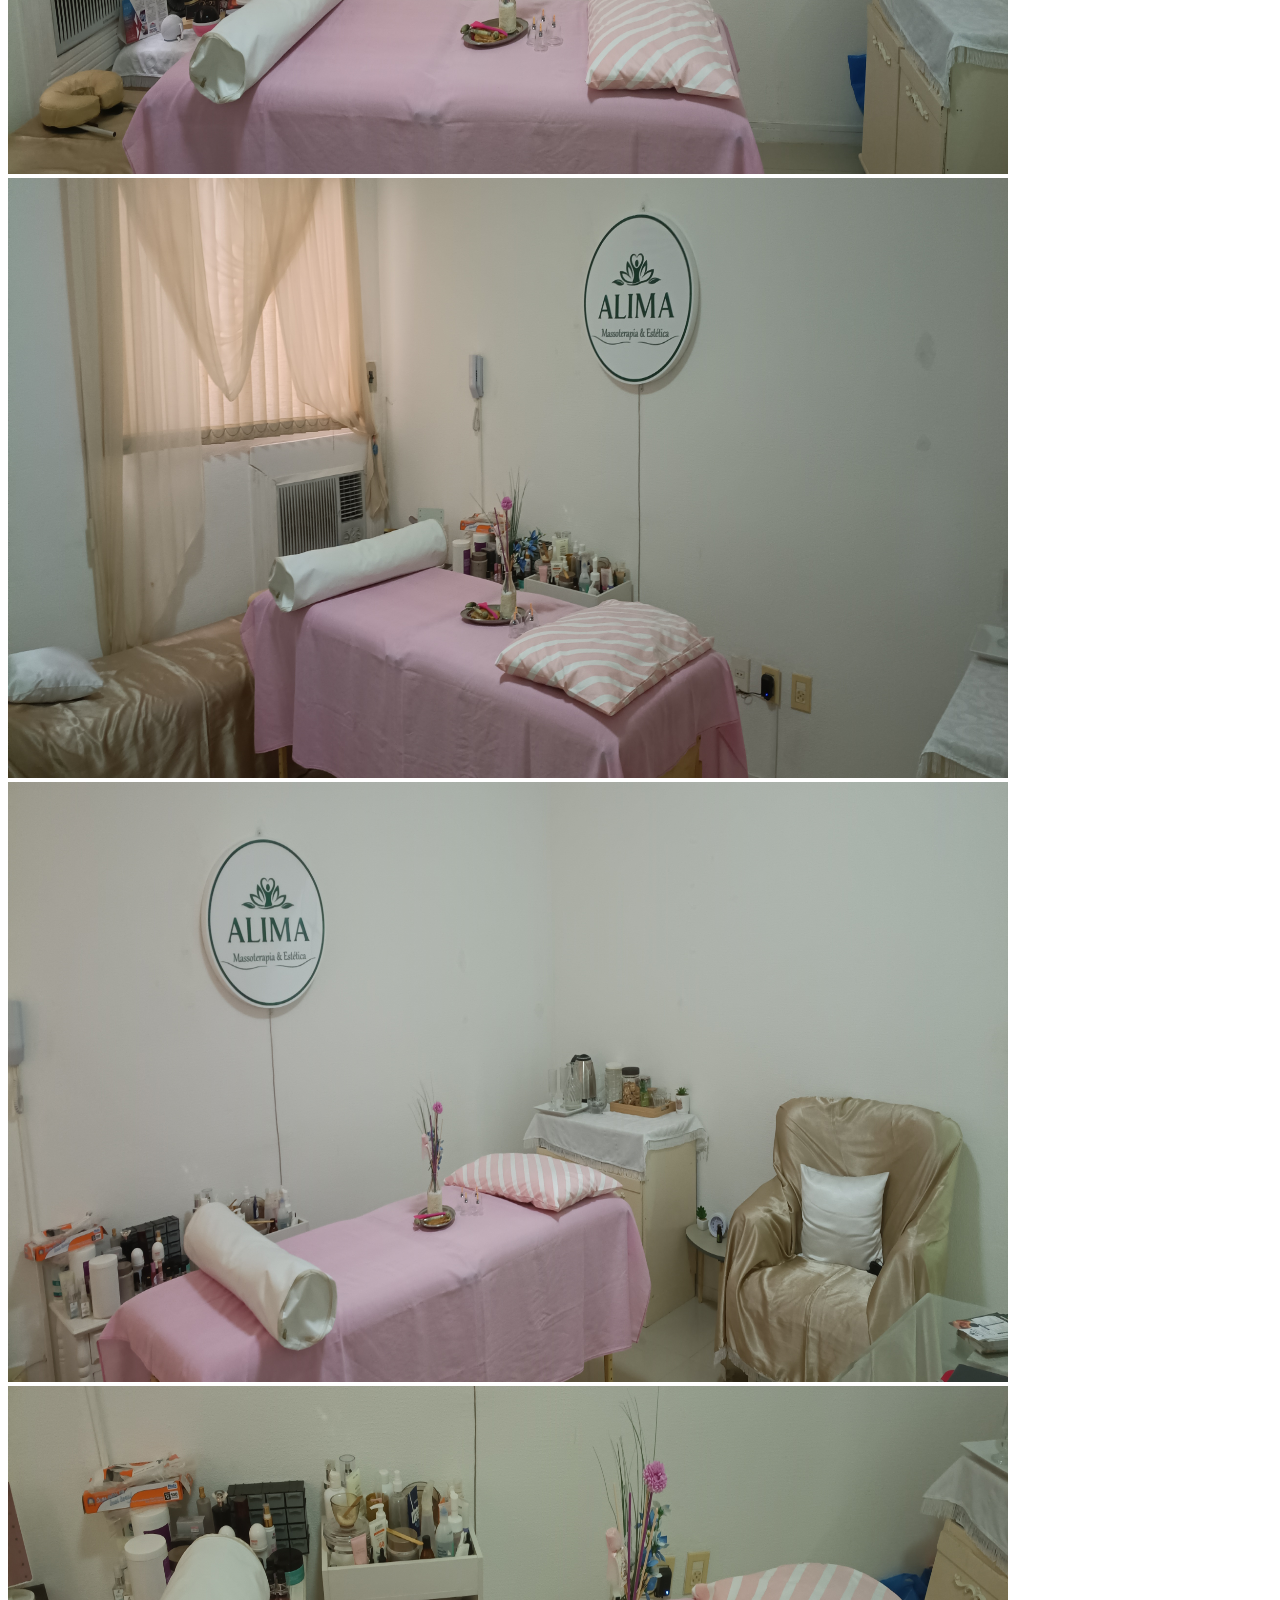
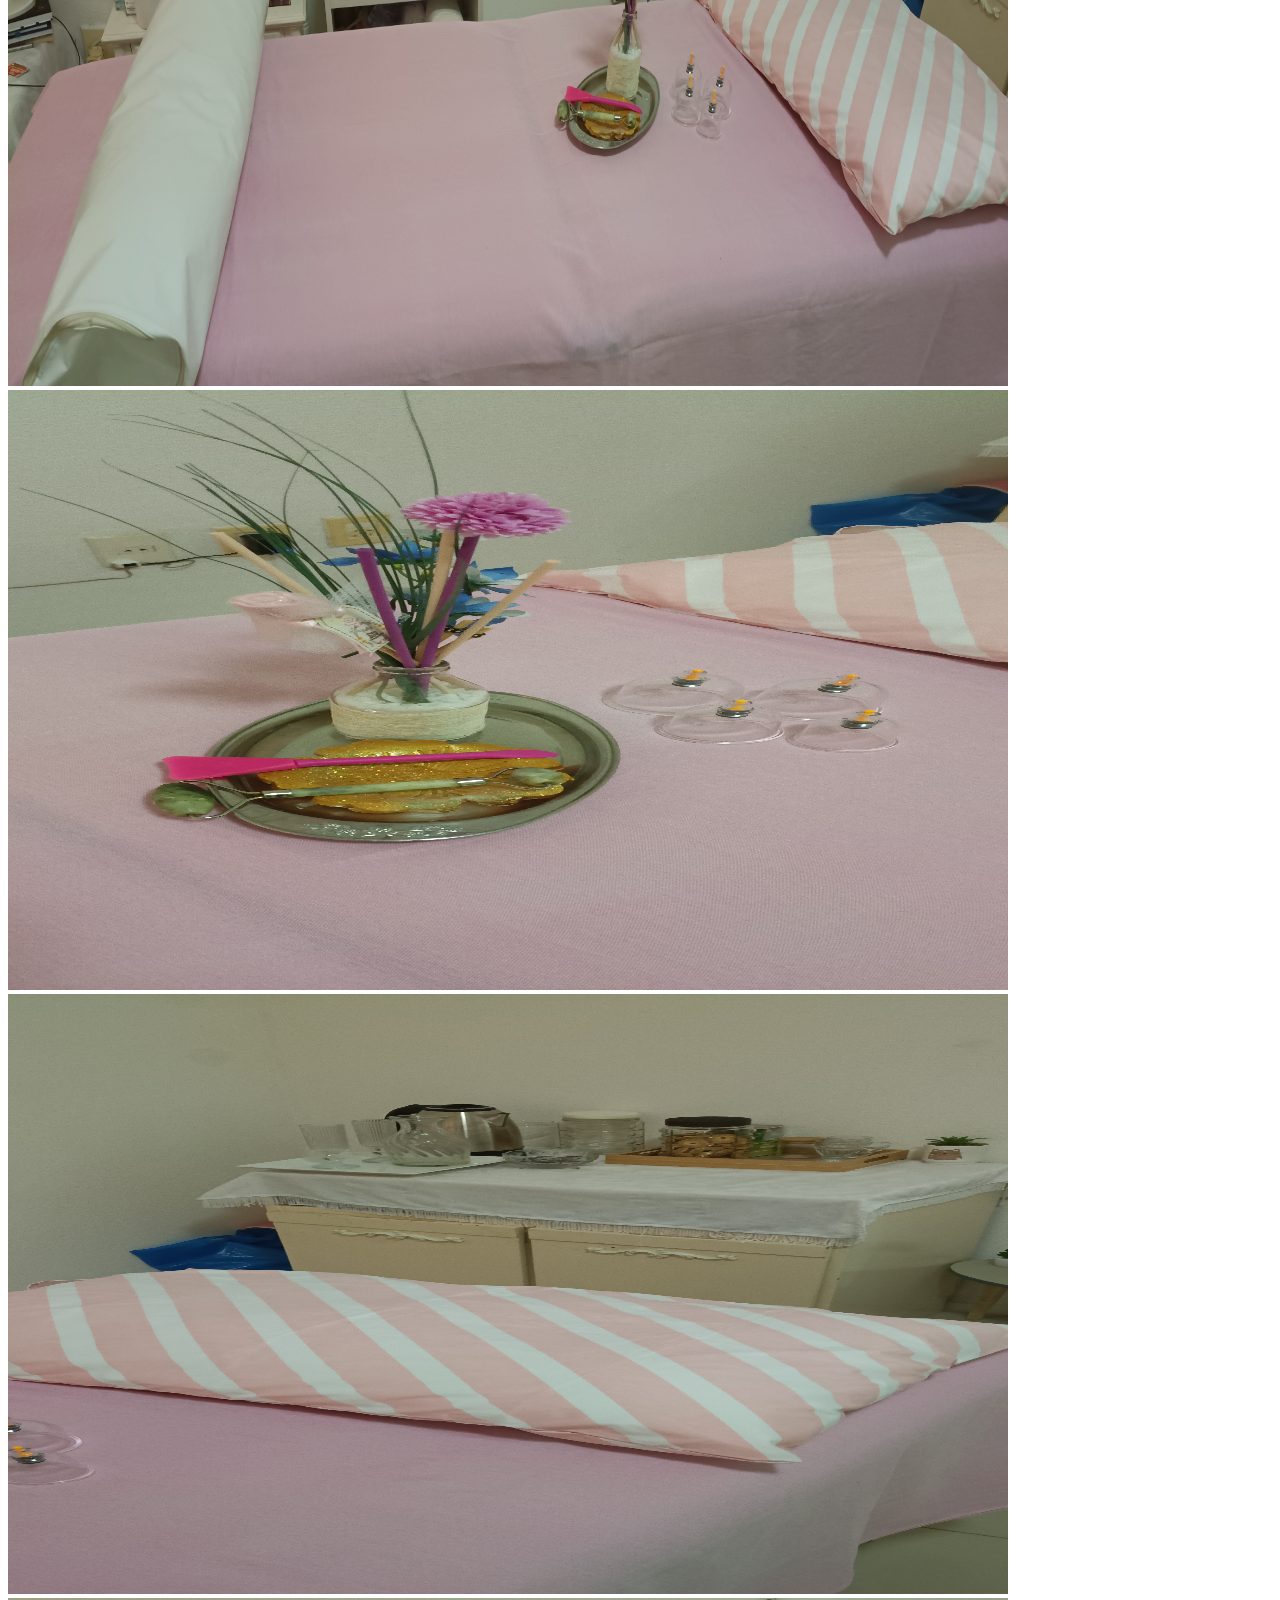
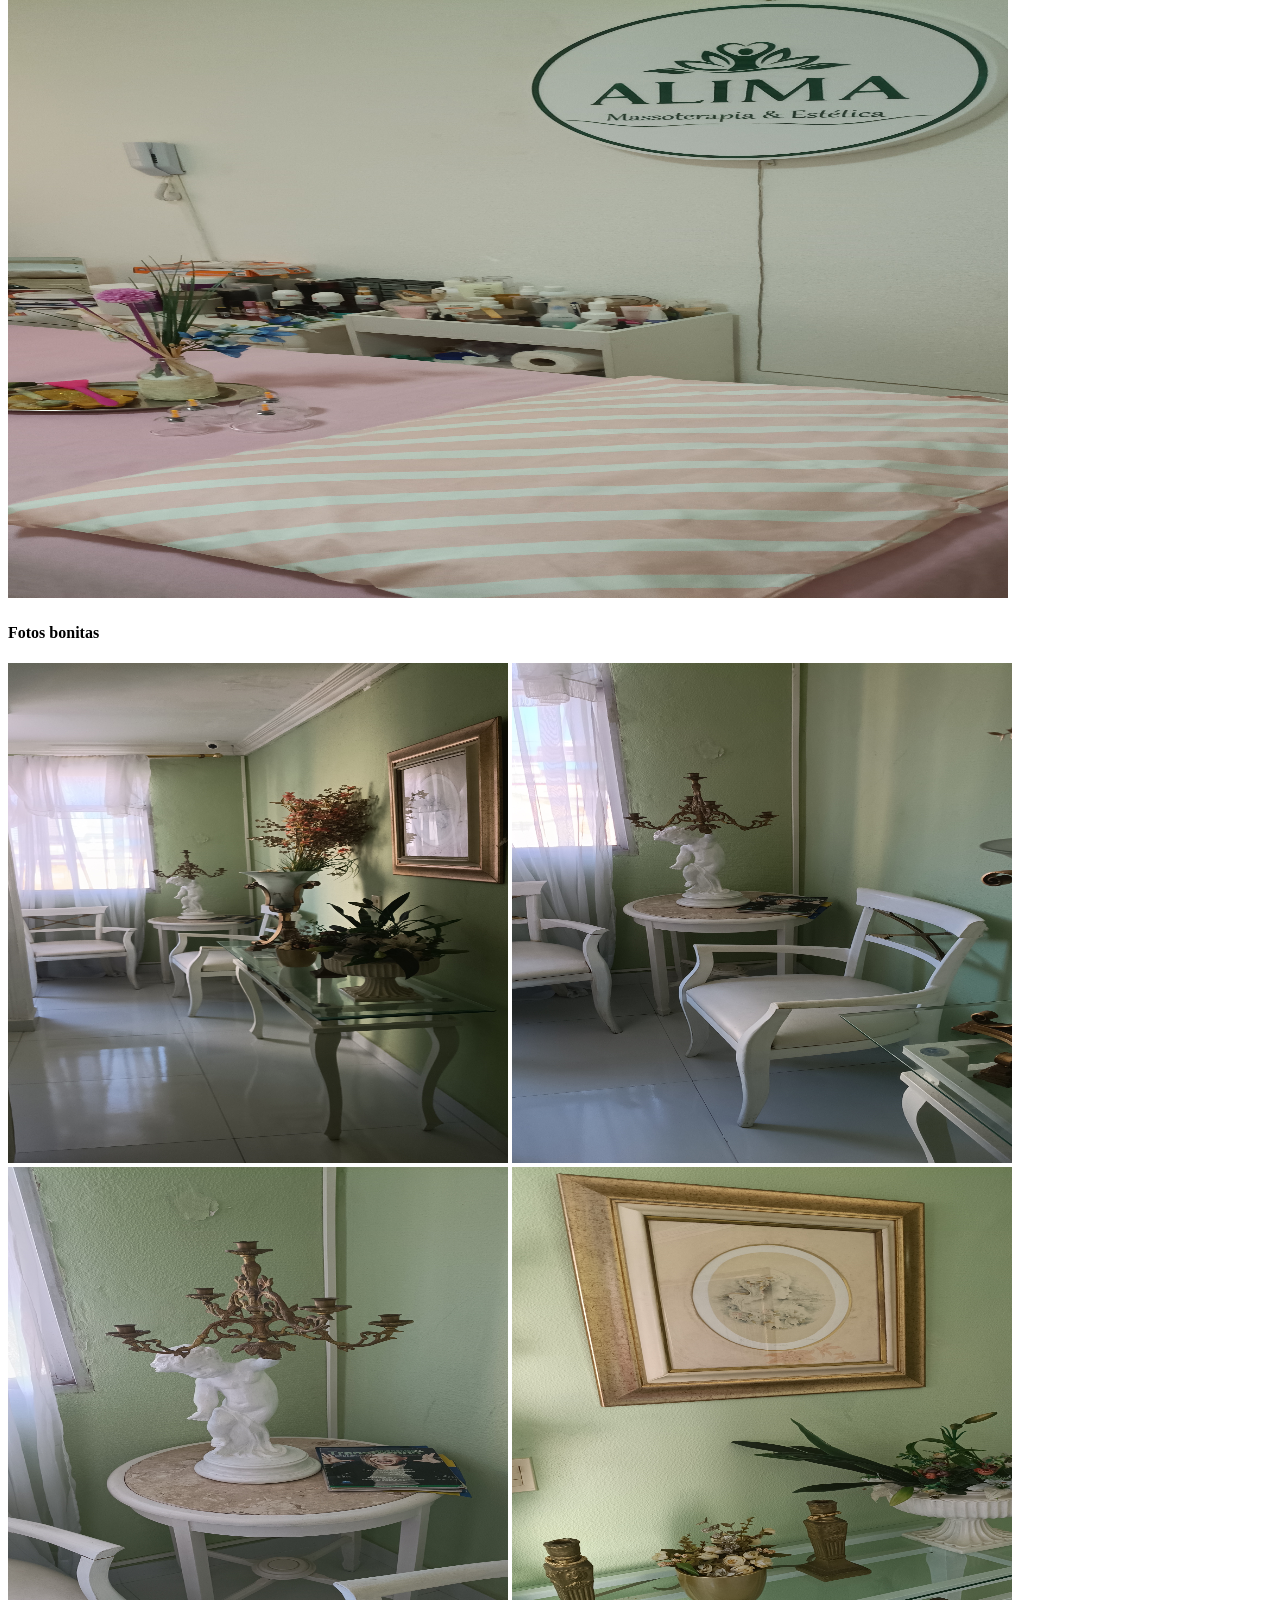
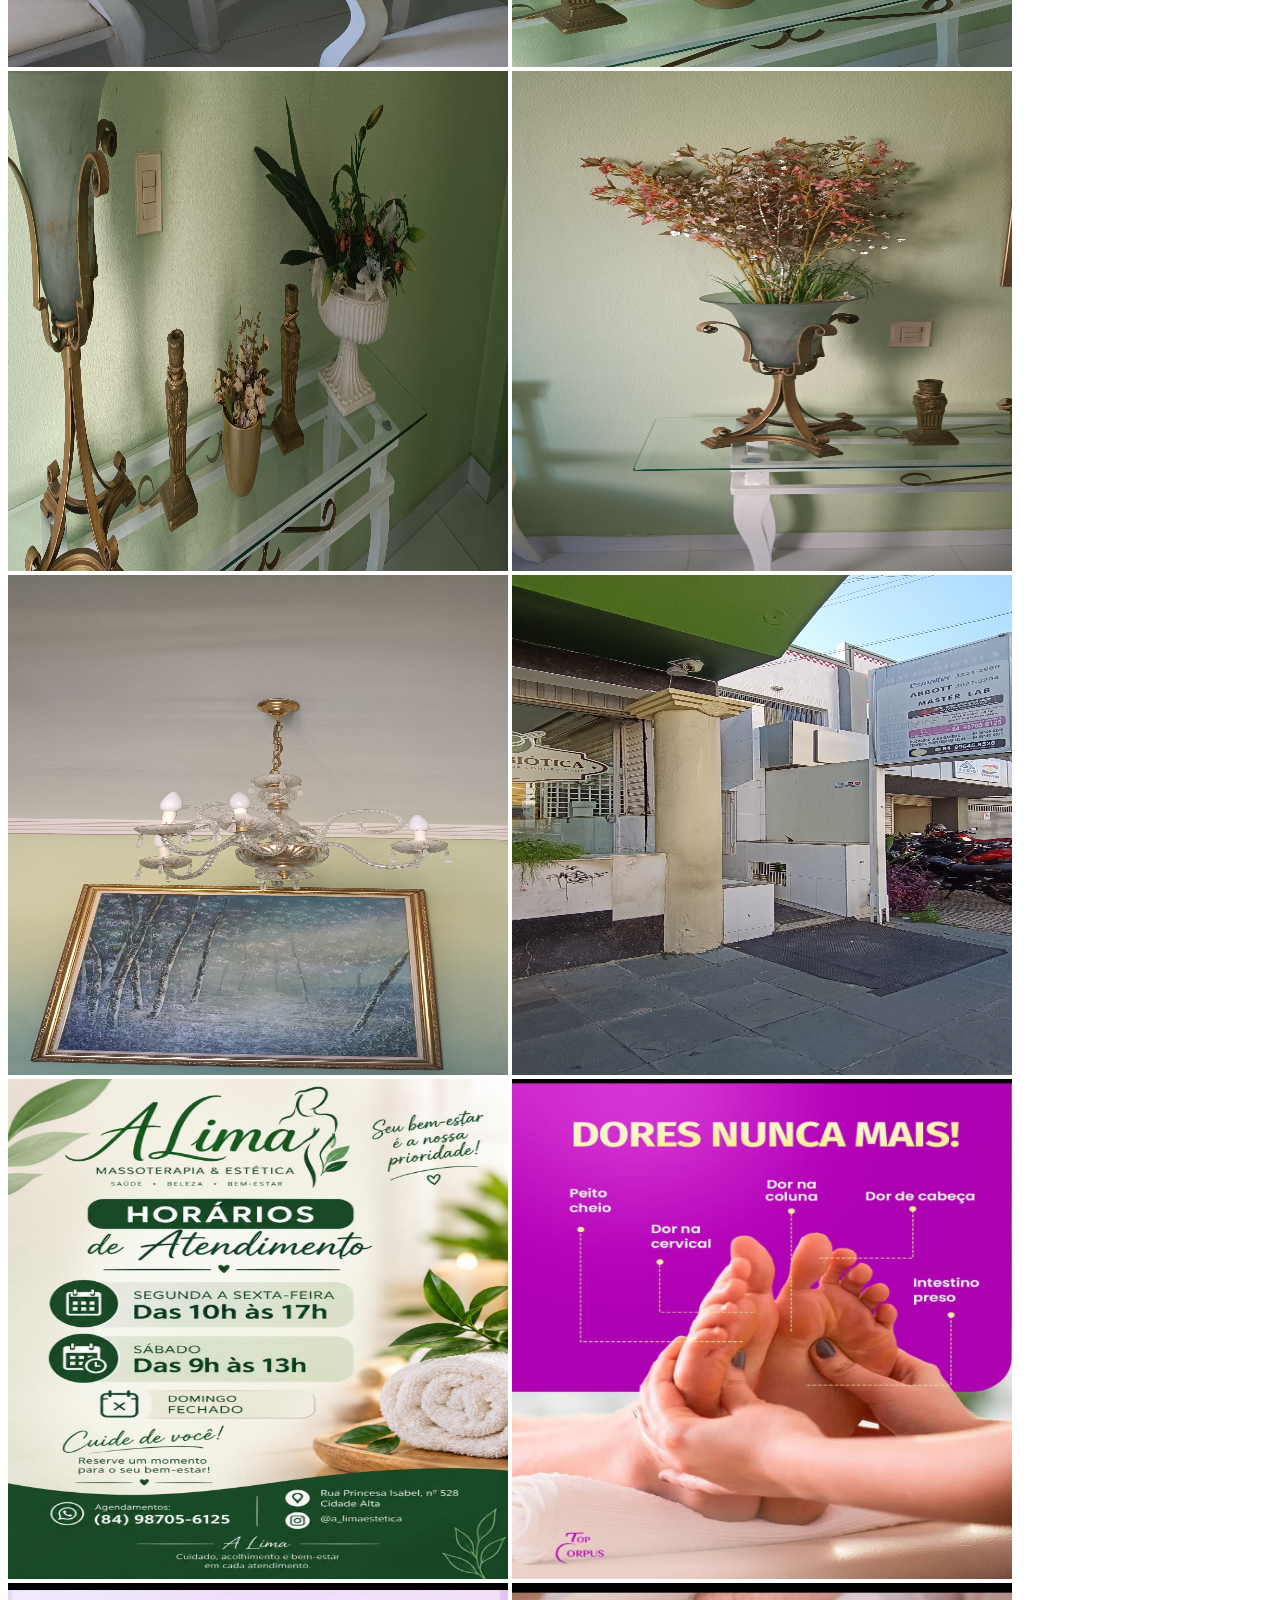
==== commit 54fb1c7d: "atualizacao" ====
--- a/index.html
+++ b/index.html
@@ -37,17 +37,9 @@
 
     <p class="beleza1">Estou esperando vocês clientes para mim visitar na minha recepção!</p>
     <p class="beleza1">Tem um espaço super acolhedor para você se sentir bem!</p>
-    <img class="foto2" src="img/IMG_20260827_135846012.jpg" alt="Imagem do espaço da clínica">
-    <img class="foto2" src="img/IMG_20260827_135911201.jpg" alt="Imagem do espaço da clínica">
-    <img class="foto2" src="img/IMG_20260827_140638167.jpg" alt="Imagem do espaço da clínica">
     <h4>Muitos quadros e retratos, além de esculturas gregas no nosso espaço</h4>
     <img class="foto" src="img/IMG_20260827_140938125.jpg">
-    <img class="foto" src="img/IMG_20260827_140956908.jpg">
-    <img class="foto" src="img/IMG_20260827_141015139.jpg">
-    <img class="foto" src="img/IMG_20260827_141045065.jpg">
-    <img class="foto" src="img/IMG_20260827_141050757.jpg">
     <h4>Sinta-se a vontáde para bater fotos nessas partes interresantes da clínica!</h4>
-    <img class="foto123" src="img/IMG_20260827_141300906.jpg">
     <img class="foto123" src="img/IMG_20260827_141432252.jpg">
     <img class="foto123" src="img/IMG_20260827_141439615.jpg">
     <img class="foto123" src="img/IMG_20260827_141455875.jpg">
@@ -64,7 +56,6 @@
     <img class="foto123" src="img/IMG_20260827_142724786.jpg">
     <img class= "foto123" src="img/IMG_20260827_142731260.jpg">
     <img class="foto123" src="img/IMG_20260827_142816820.jpg">
-    <img class="foto123" src="img/IMG_20260827_142947651_HDR.jpg">
     <h4>Fotos bonitas</h4>
     <img class="foto1234" src="img/IMG_20260827_143518106.jpg">
     <img class="foto1234" src="img/IMG_20260827_143549095.jpg">
@@ -75,16 +66,16 @@
     <img class="foto1234" src="img/IMG_20260827_143652691.jpg">
     <img class="foto1234" src="img/IMG_20260827_150706675.jpg">
 
-    <img src="img/WhatsApp Image 2026-10-02 at 12.05.30.jpeg" alt="Imagem de Massoterapia e Estética" width="500">
-    <img src="img/WhatsApp Image 2026-10-02 at 12.06.32.jpeg">
-    <img src="img/WhatsApp Image 2026-10-02 at 12.06.33 (1).jpeg">
-    <img src="img/WhatsApp Image 2026-10-02 at 12.06.33 (2).jpeg">
-    <img src="img/WhatsApp Image 2026-10-02 at 12.06.33.jpeg">
-    <img src="img/WhatsApp Image 2026-10-02 at 12.11.10.jpeg">
-
-    <video src="img/WhatsApp Video 2026-10-02 at 12.12.07.mp4">
-        <video src="img/WhatsApp Video 2026-10-02 at 12.14.26.mp4"></video>
-    </video>
+    <img class="foto1234" src="img/WhatsApp Image 2026-10-02 at 12.05.30.jpeg" alt="Imagem de Massoterapia e Estética" width="500">
+    <img class="foto1234"src="img/WhatsApp Image 2026-10-02 at 12.06.32.jpeg">
+    <img class="foto1234" src="img/WhatsApp Image 2026-10-02 at 12.06.33 (1).jpeg">
+    <img class="foto1234" src="img/WhatsApp Image 2026-10-02 at 12.06.33 (2).jpeg">
+    <img class="foto1234" src="img/WhatsApp Image 2026-10-02 at 12.06.33.jpeg">
+    <img class="foto1234" src="img/WhatsApp Image 2026-10-02 at 12.11.10.jpeg">
+
+  <video class="foto1234" src="img/WhatsApp Video 2026-10-02 at 12.12.07.mp4" controls></video>
+
+<video class="foto1234" src="img/WhatsApp Video 2026-10-02 at 12.14.26.mp4" controls></video>
 
 
     <h2>Especialidades Terapêuticas: Destaque a Reflexologia Podal
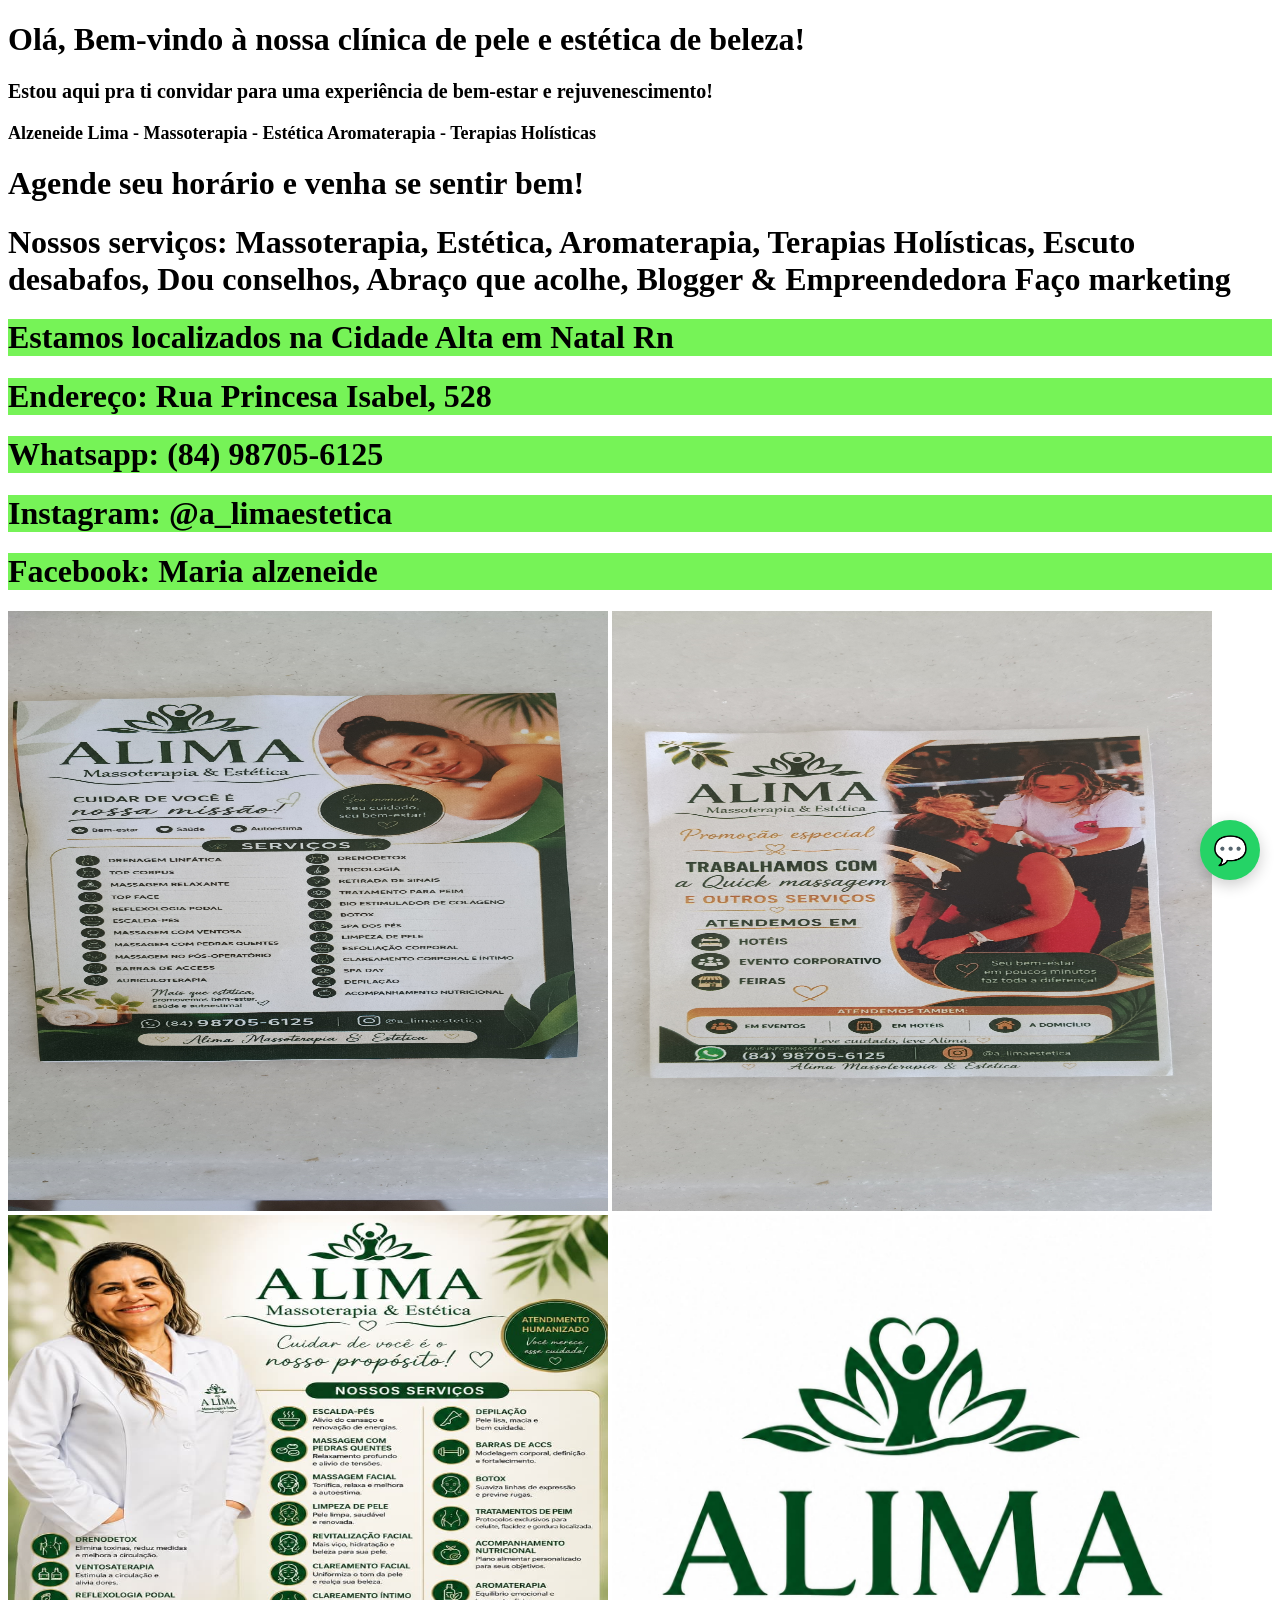
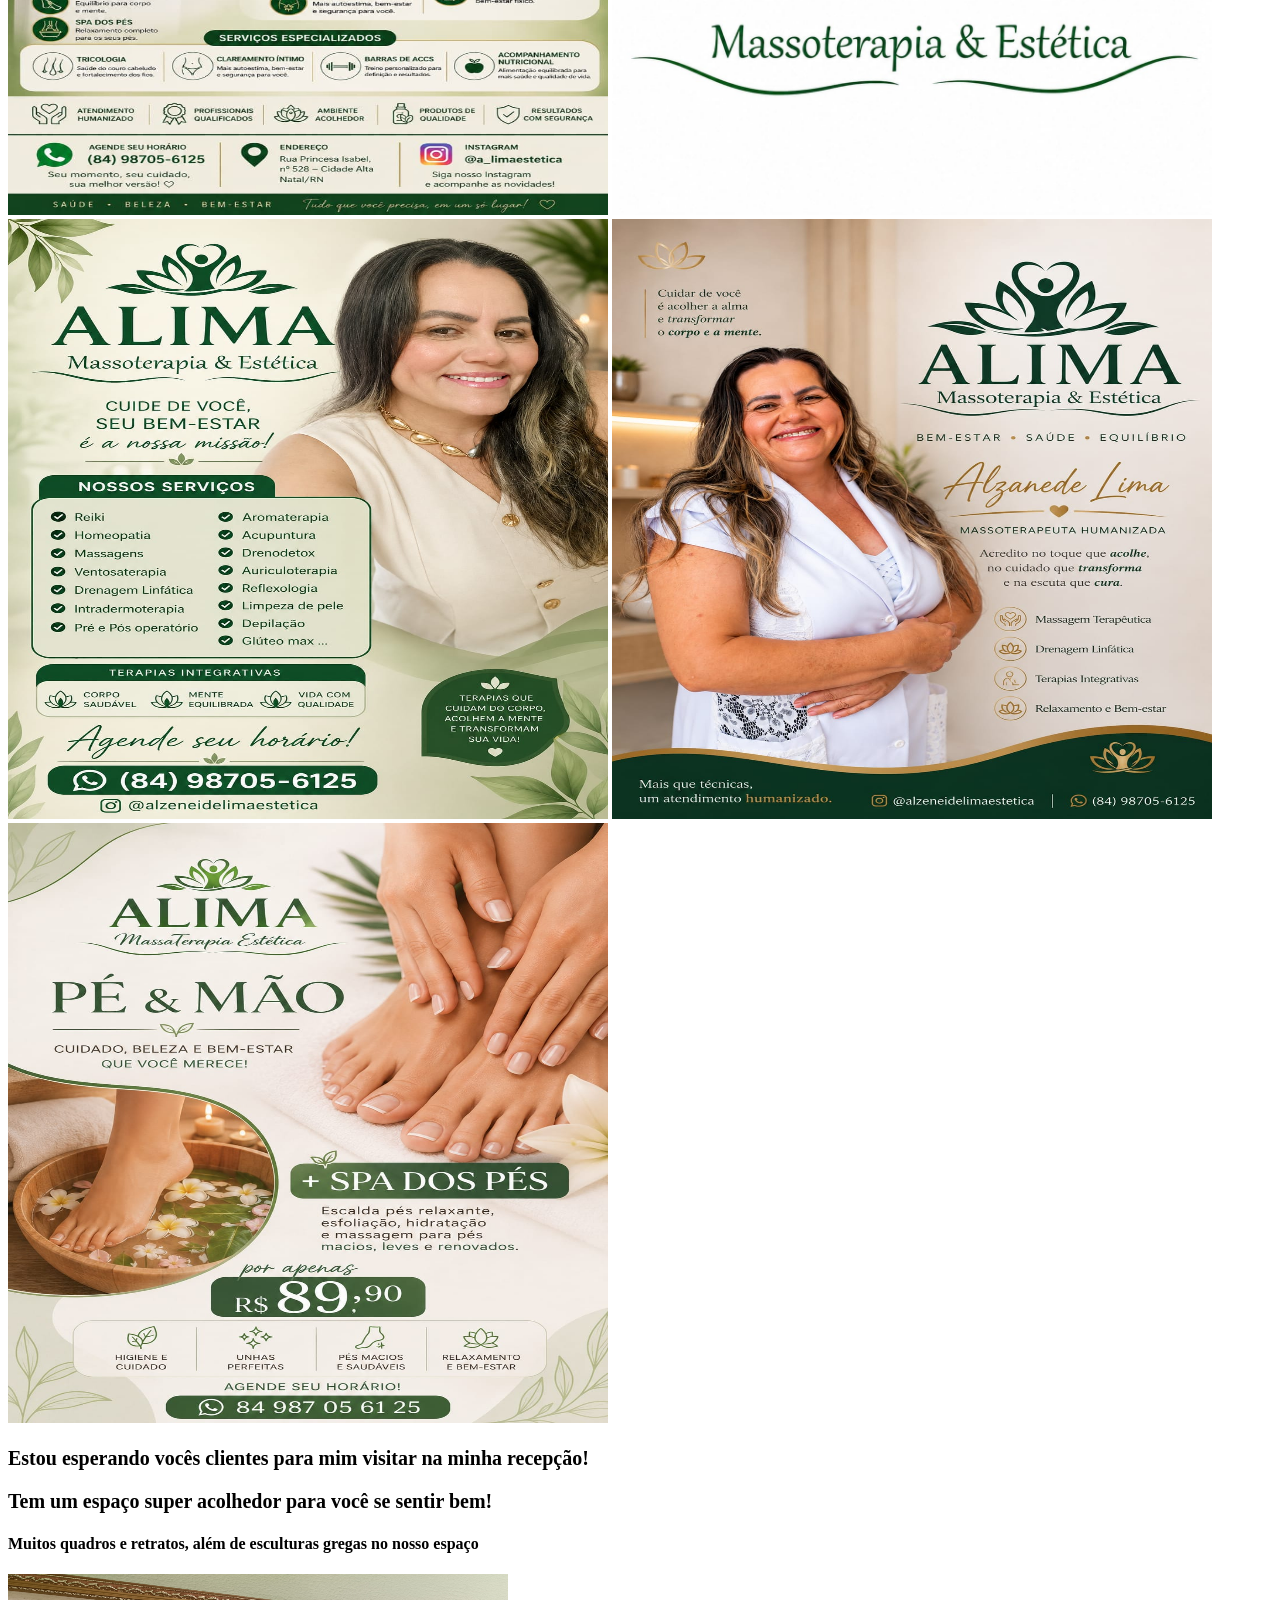
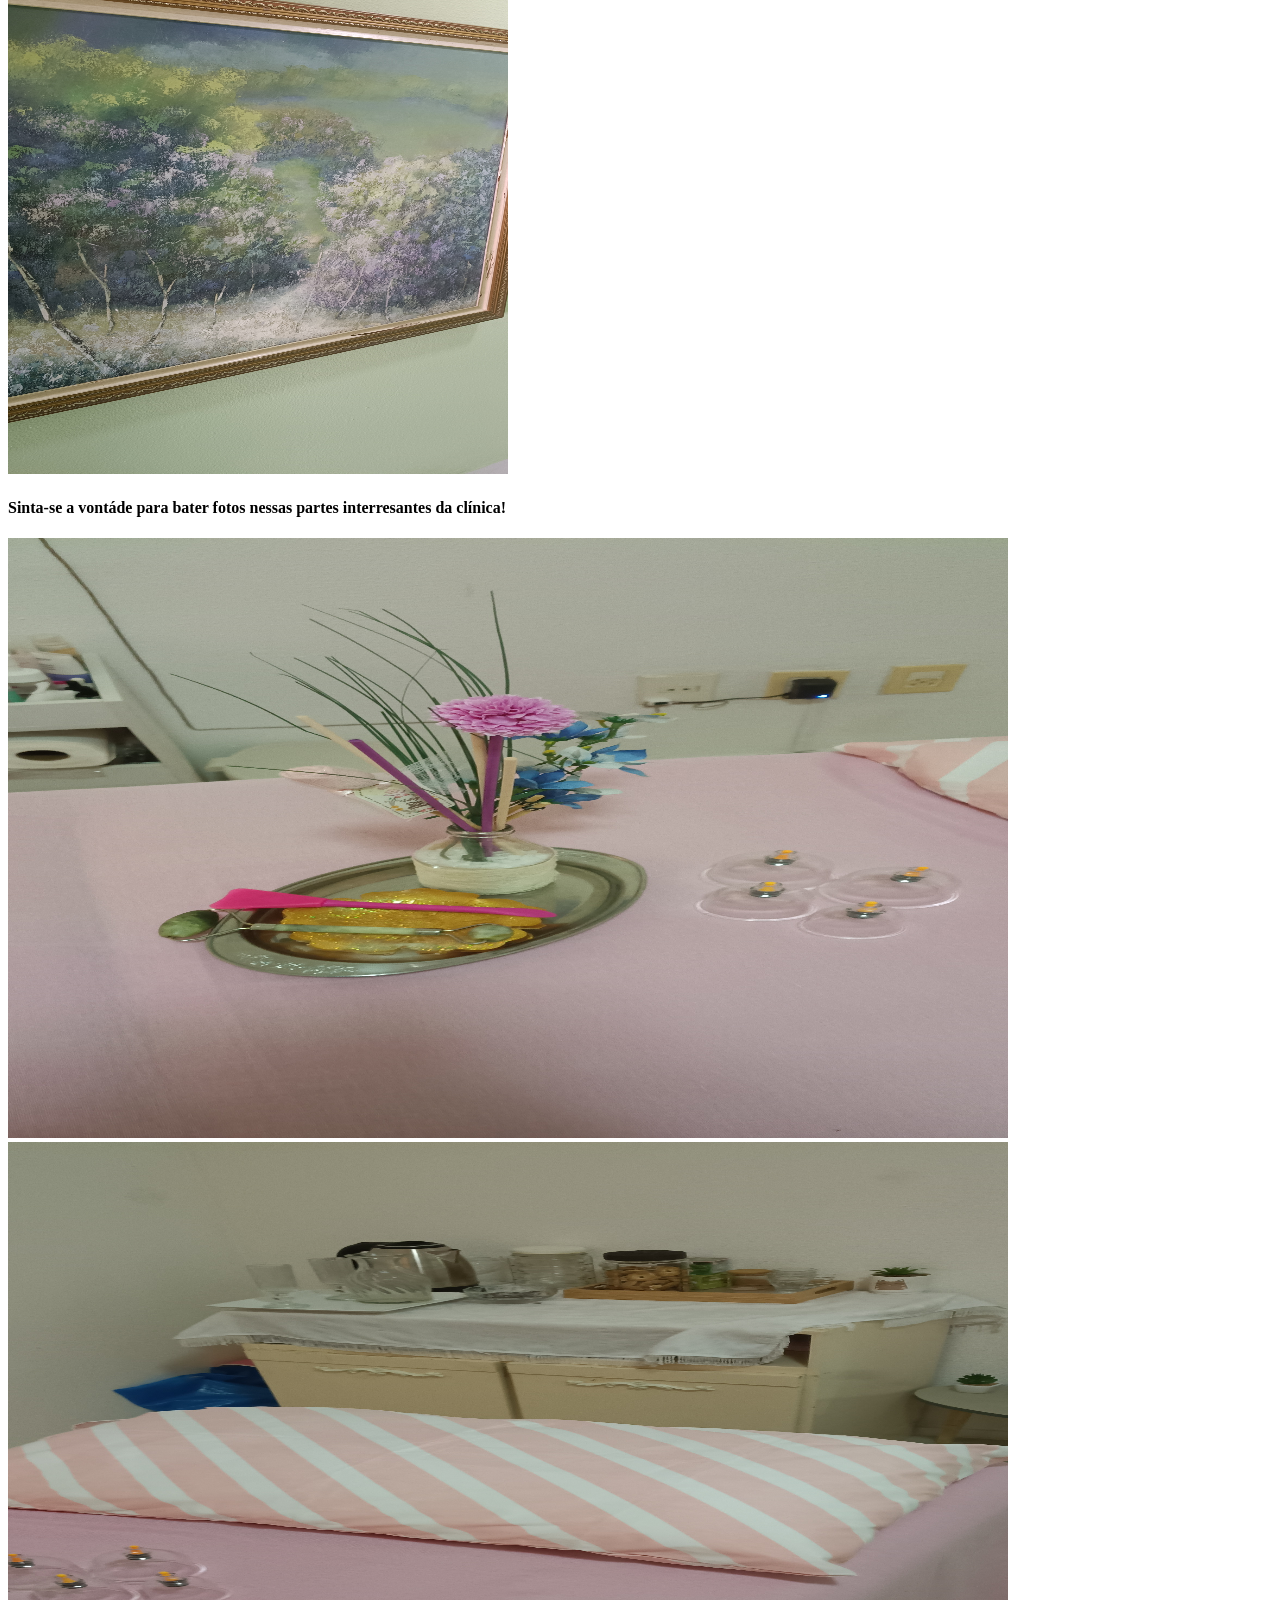
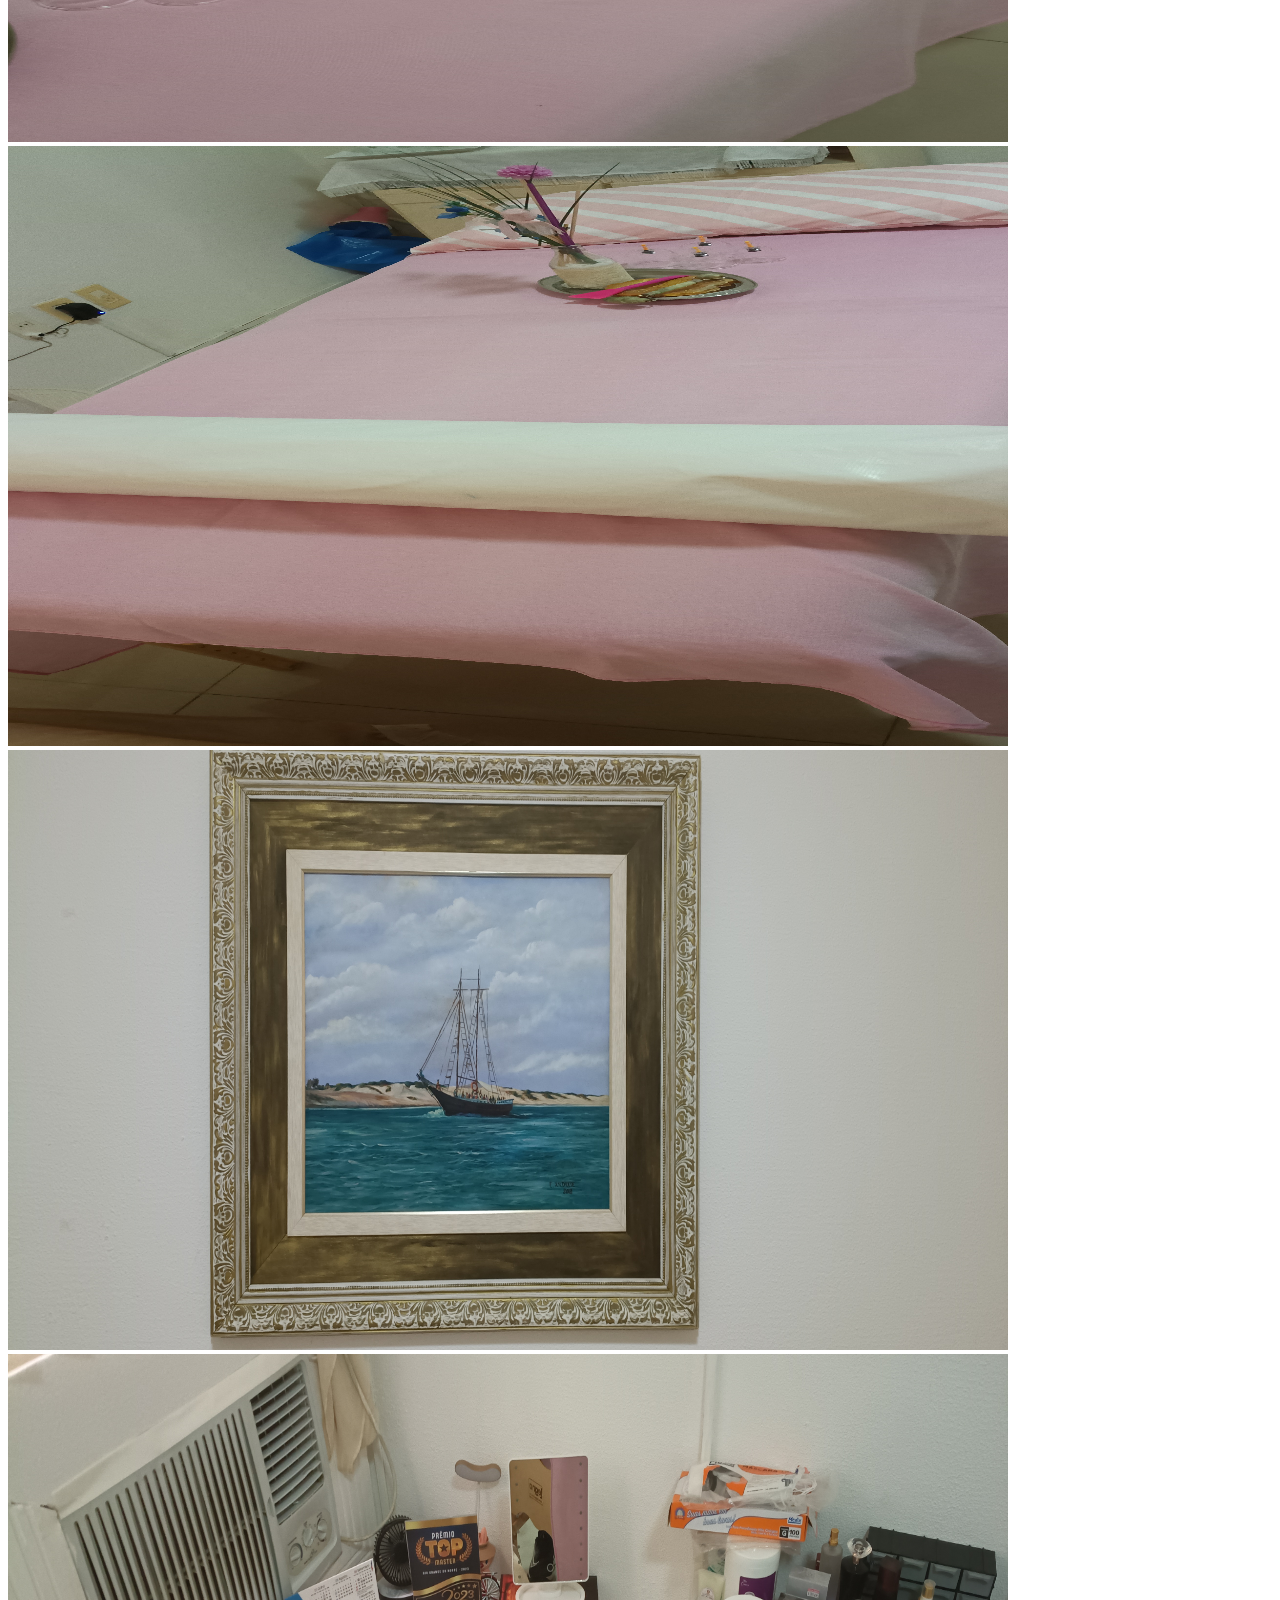
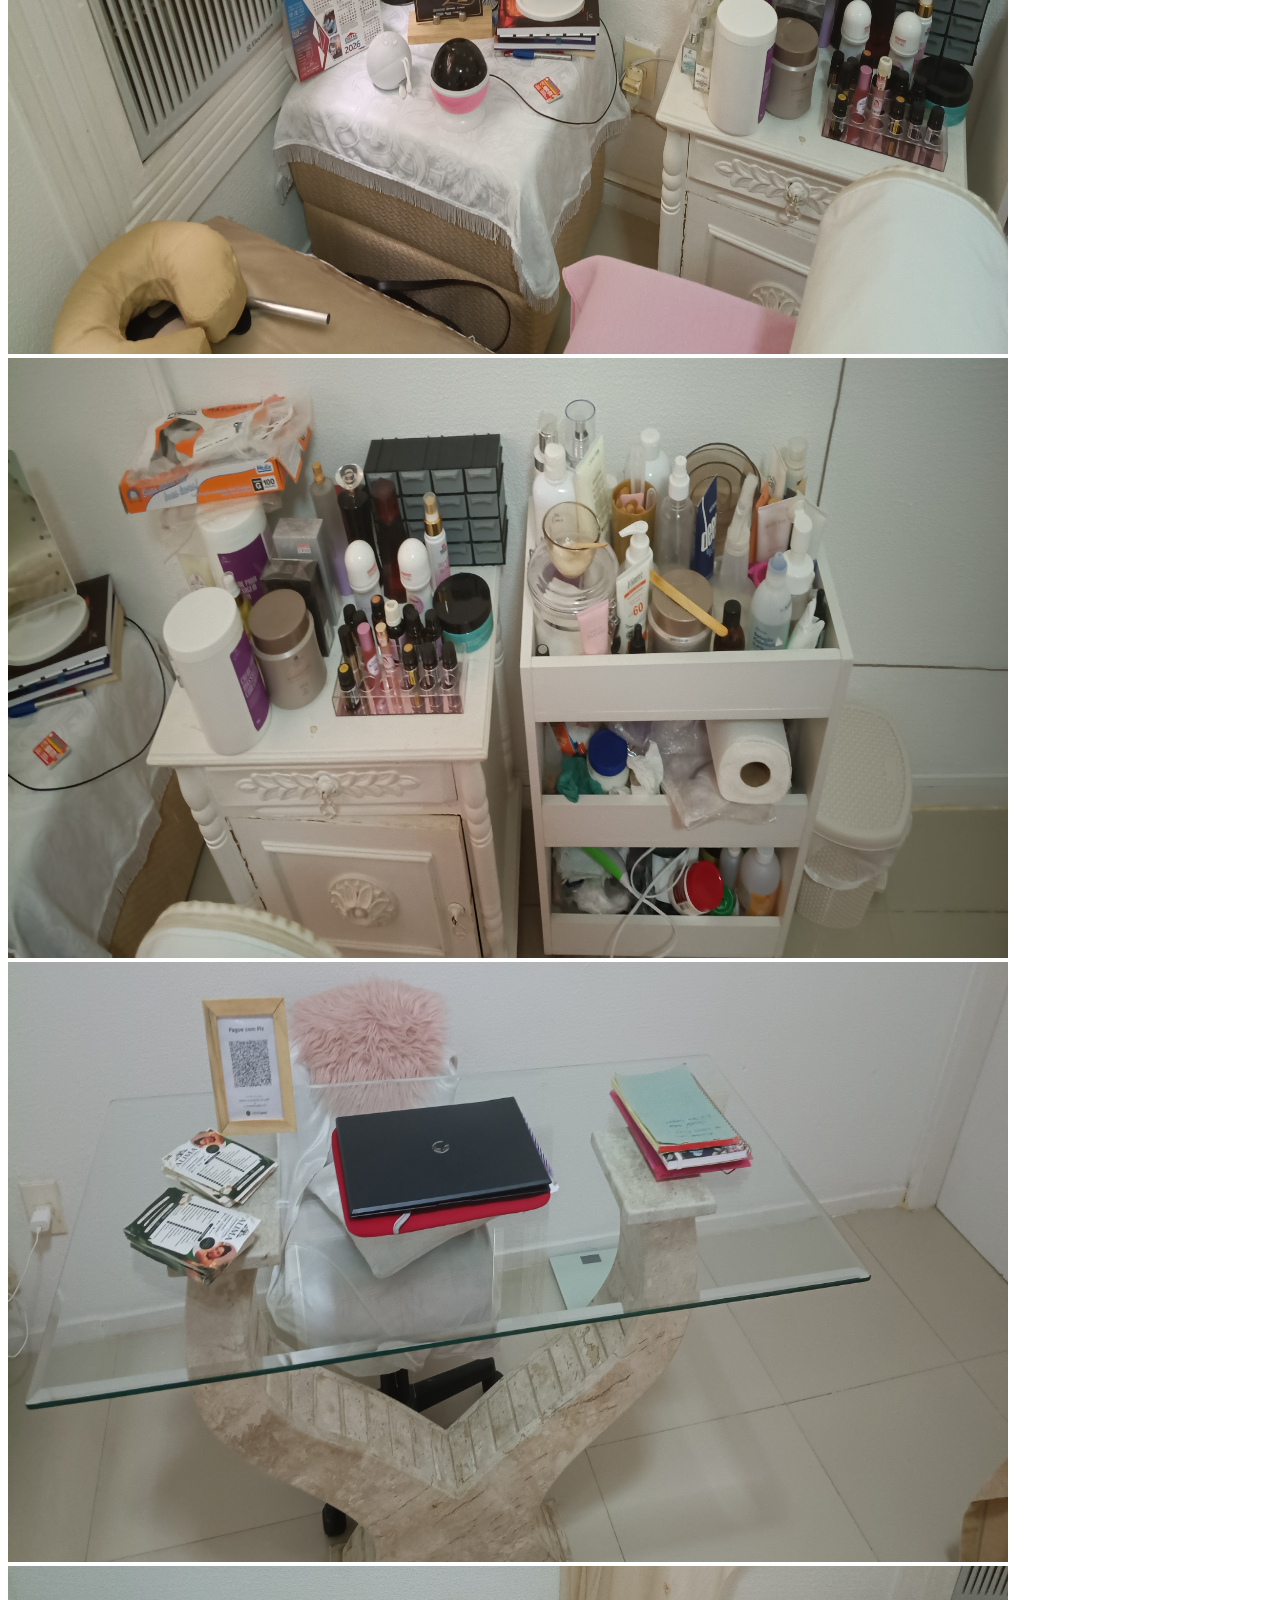
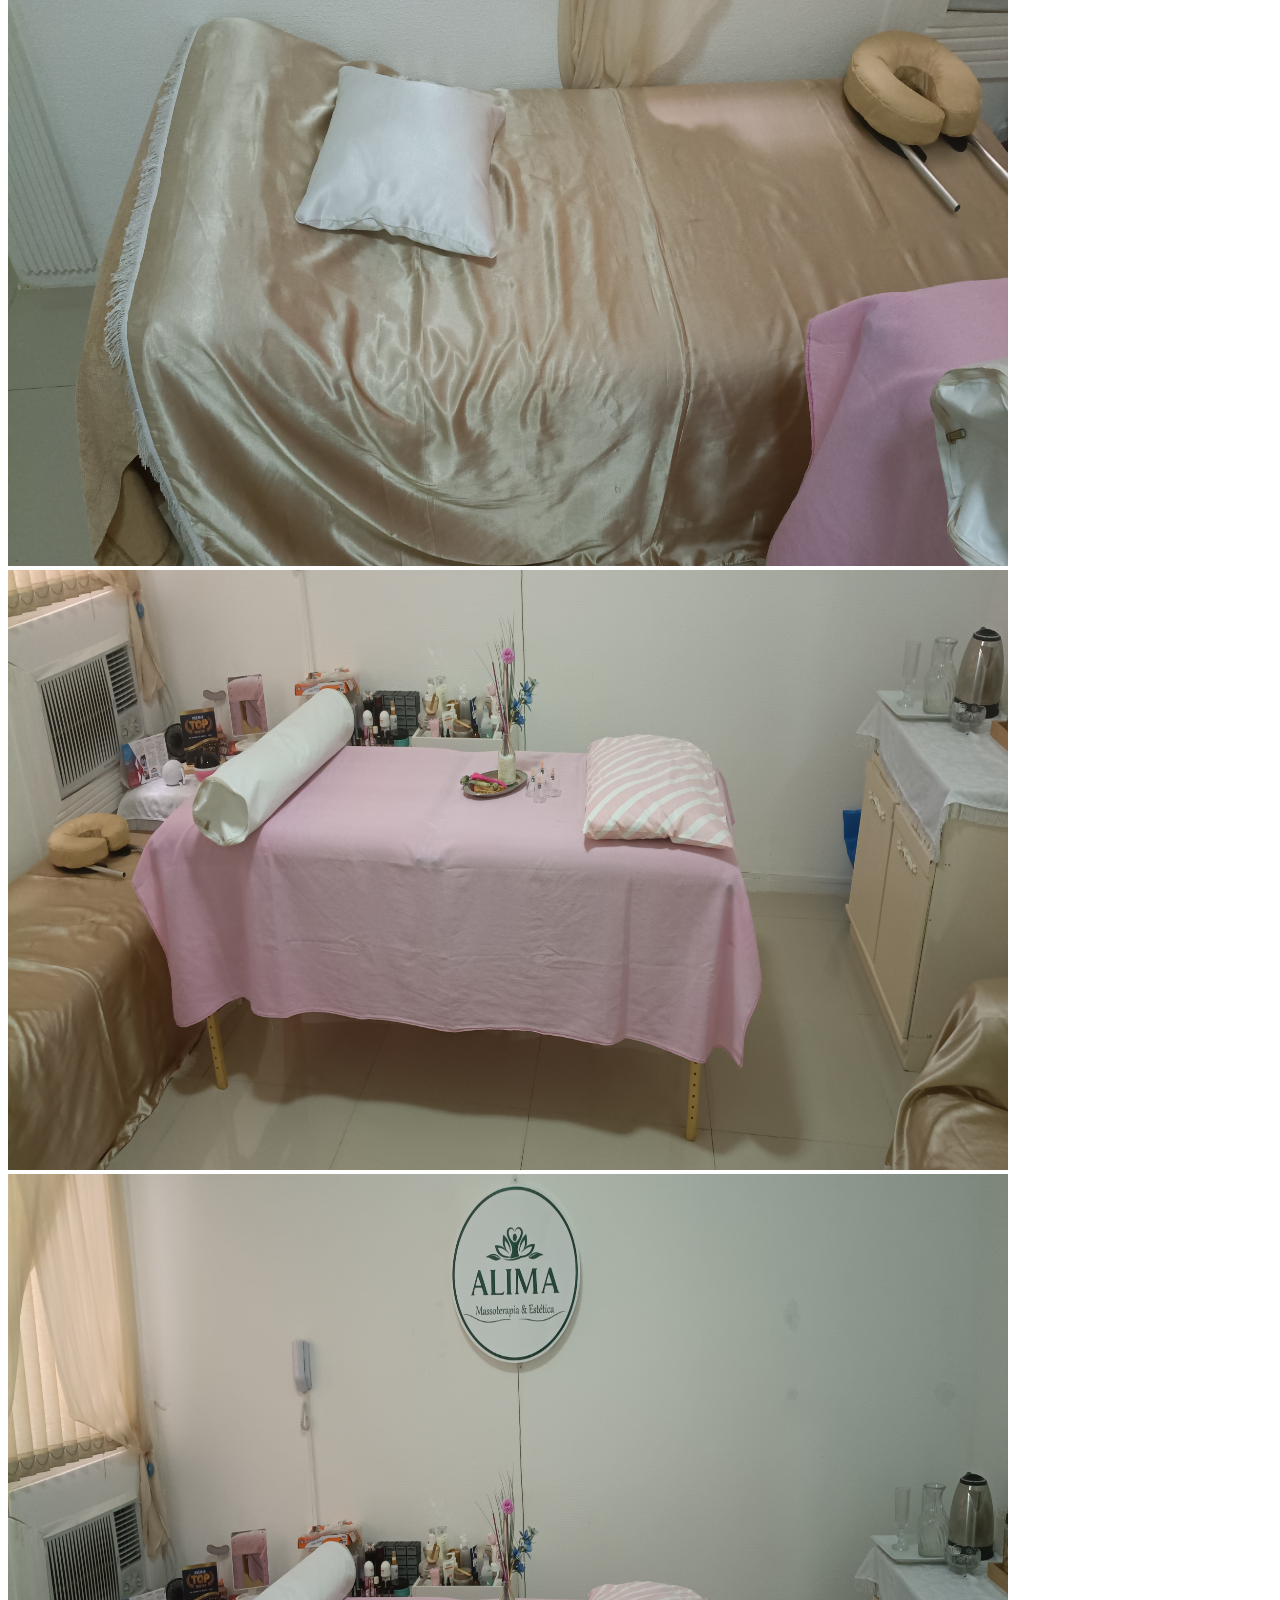
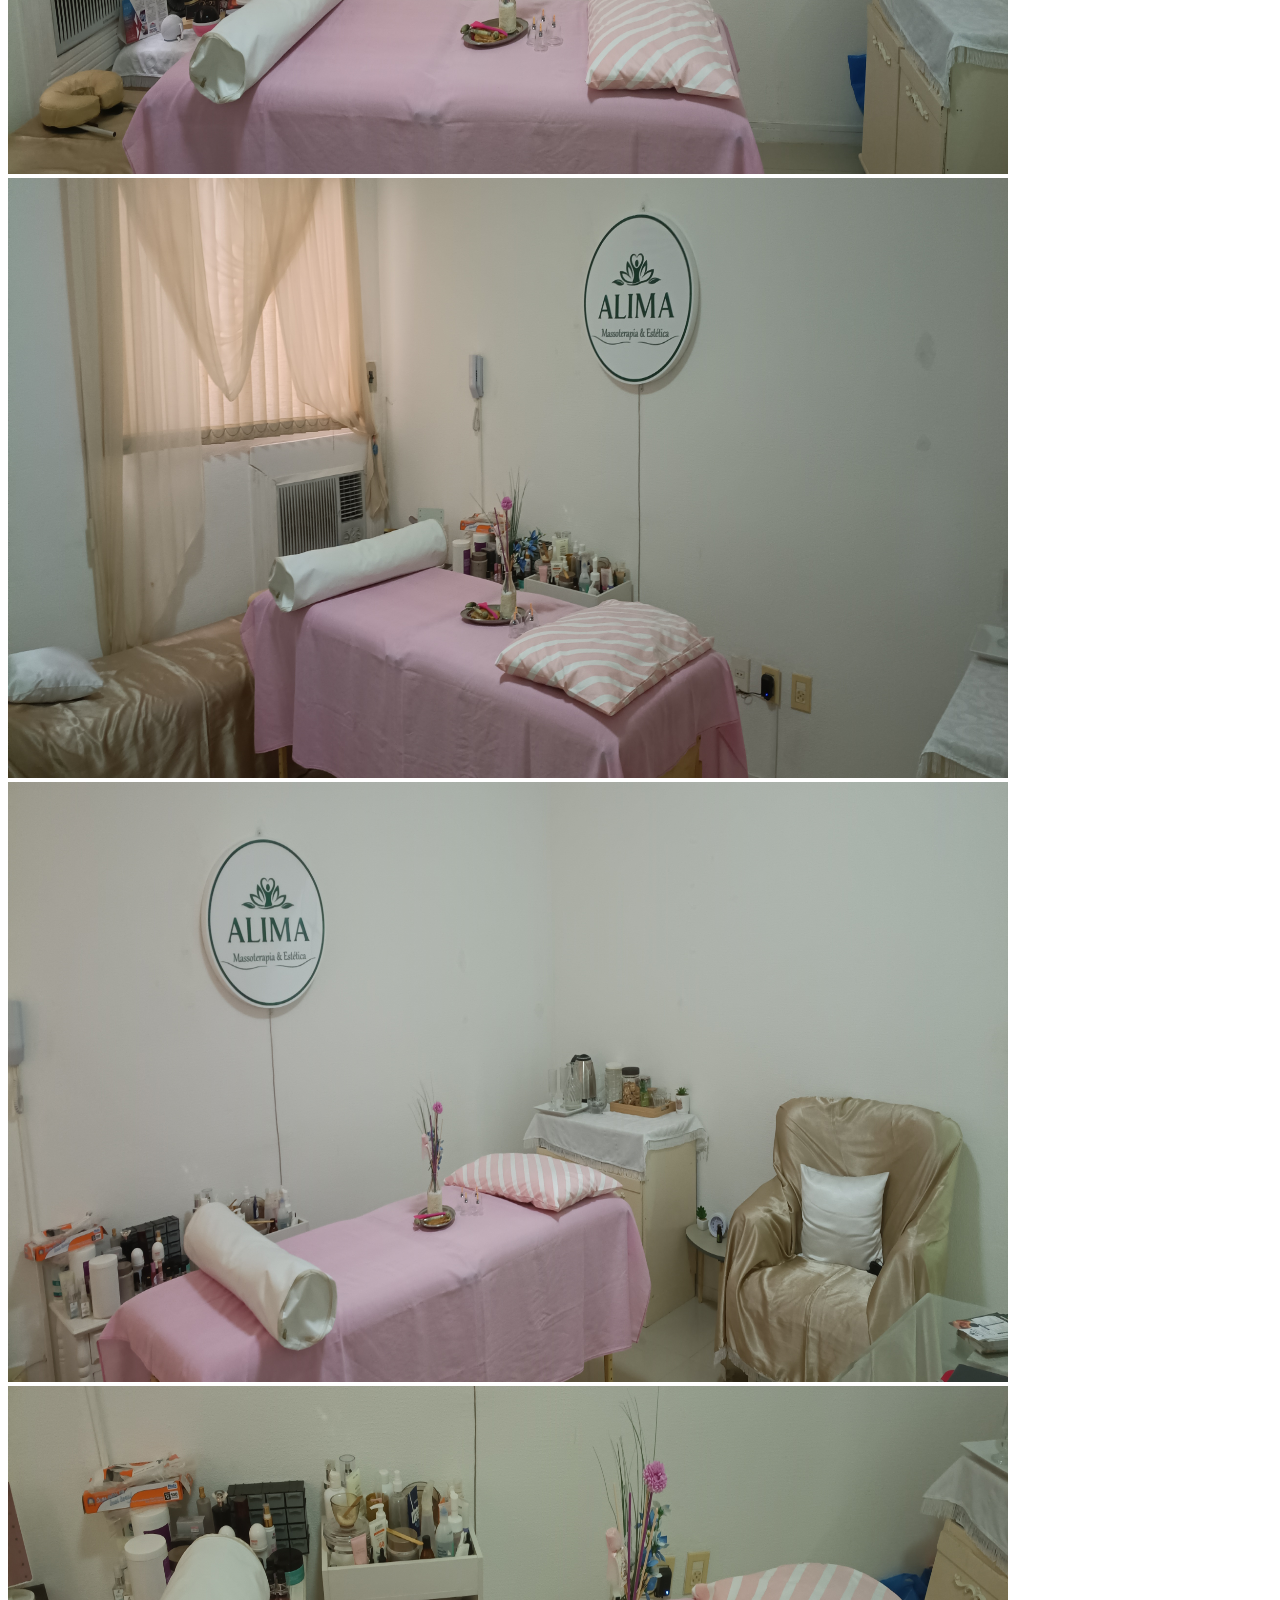
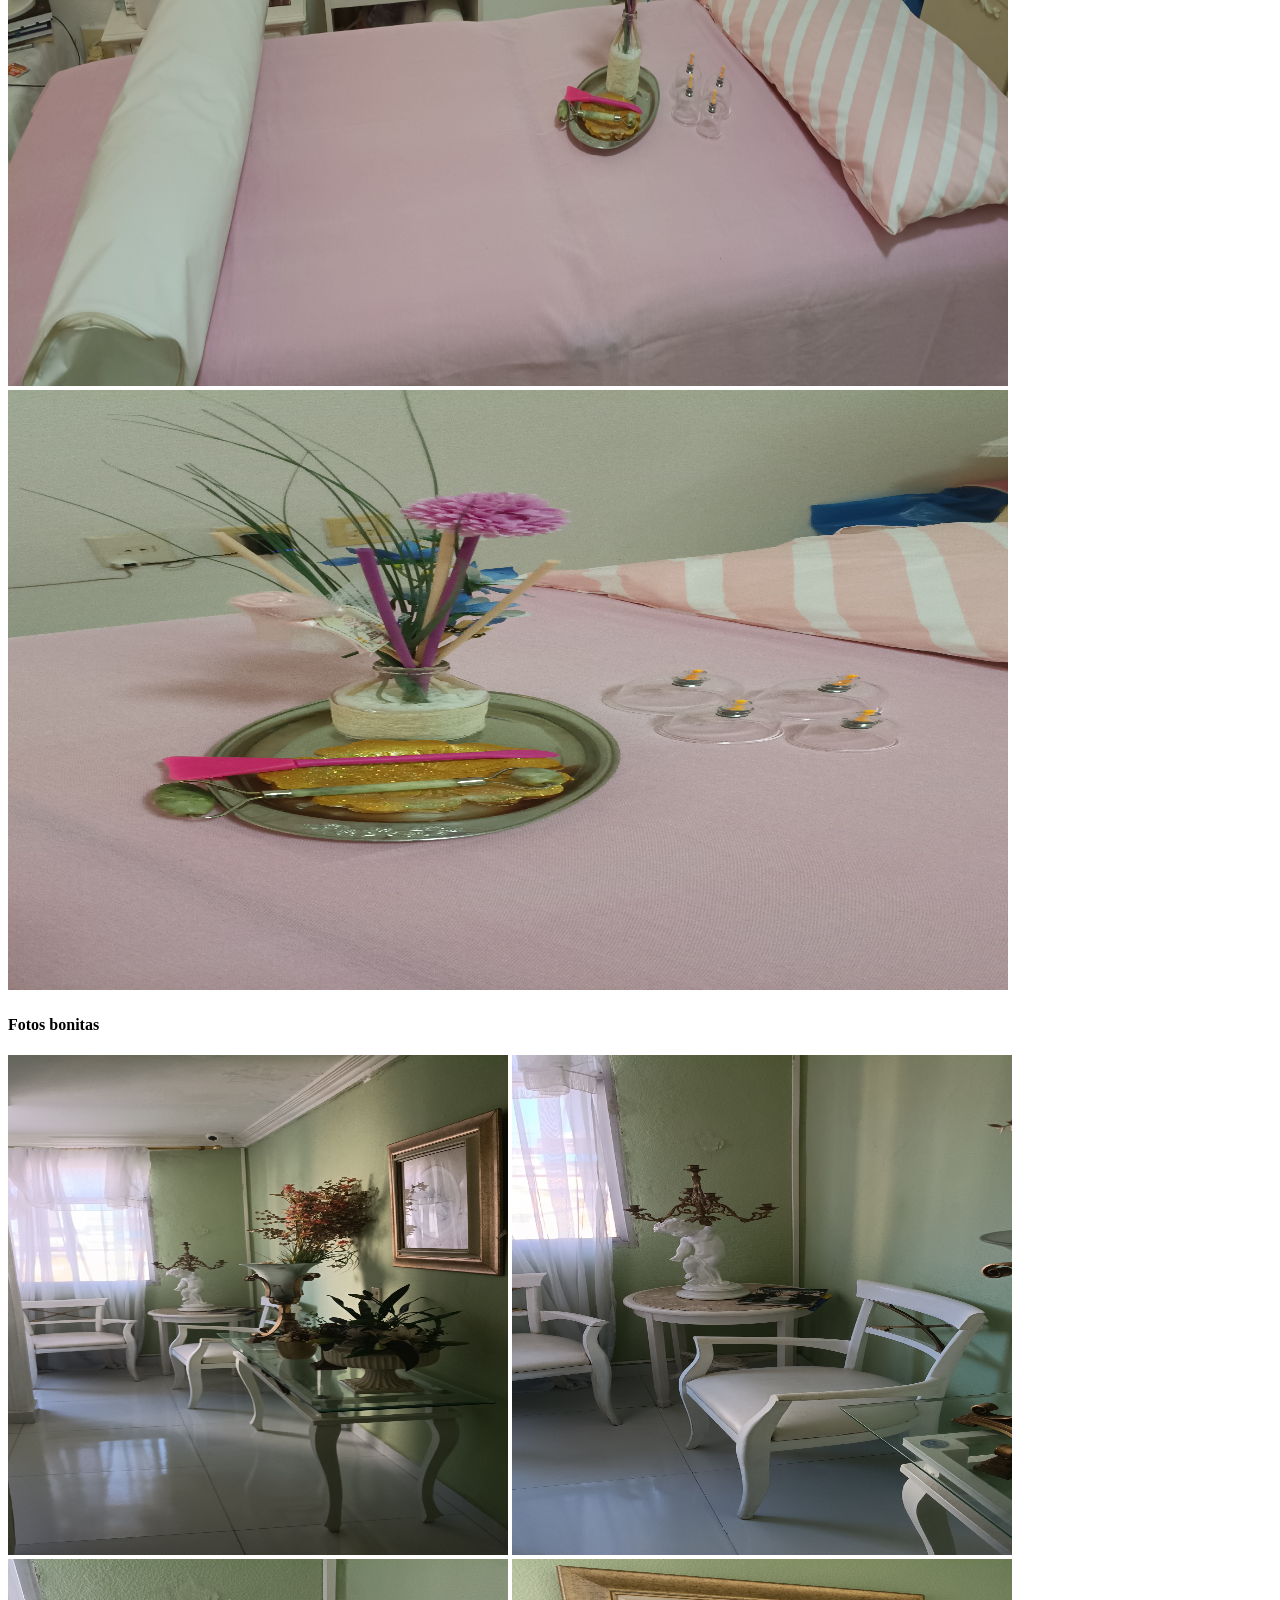
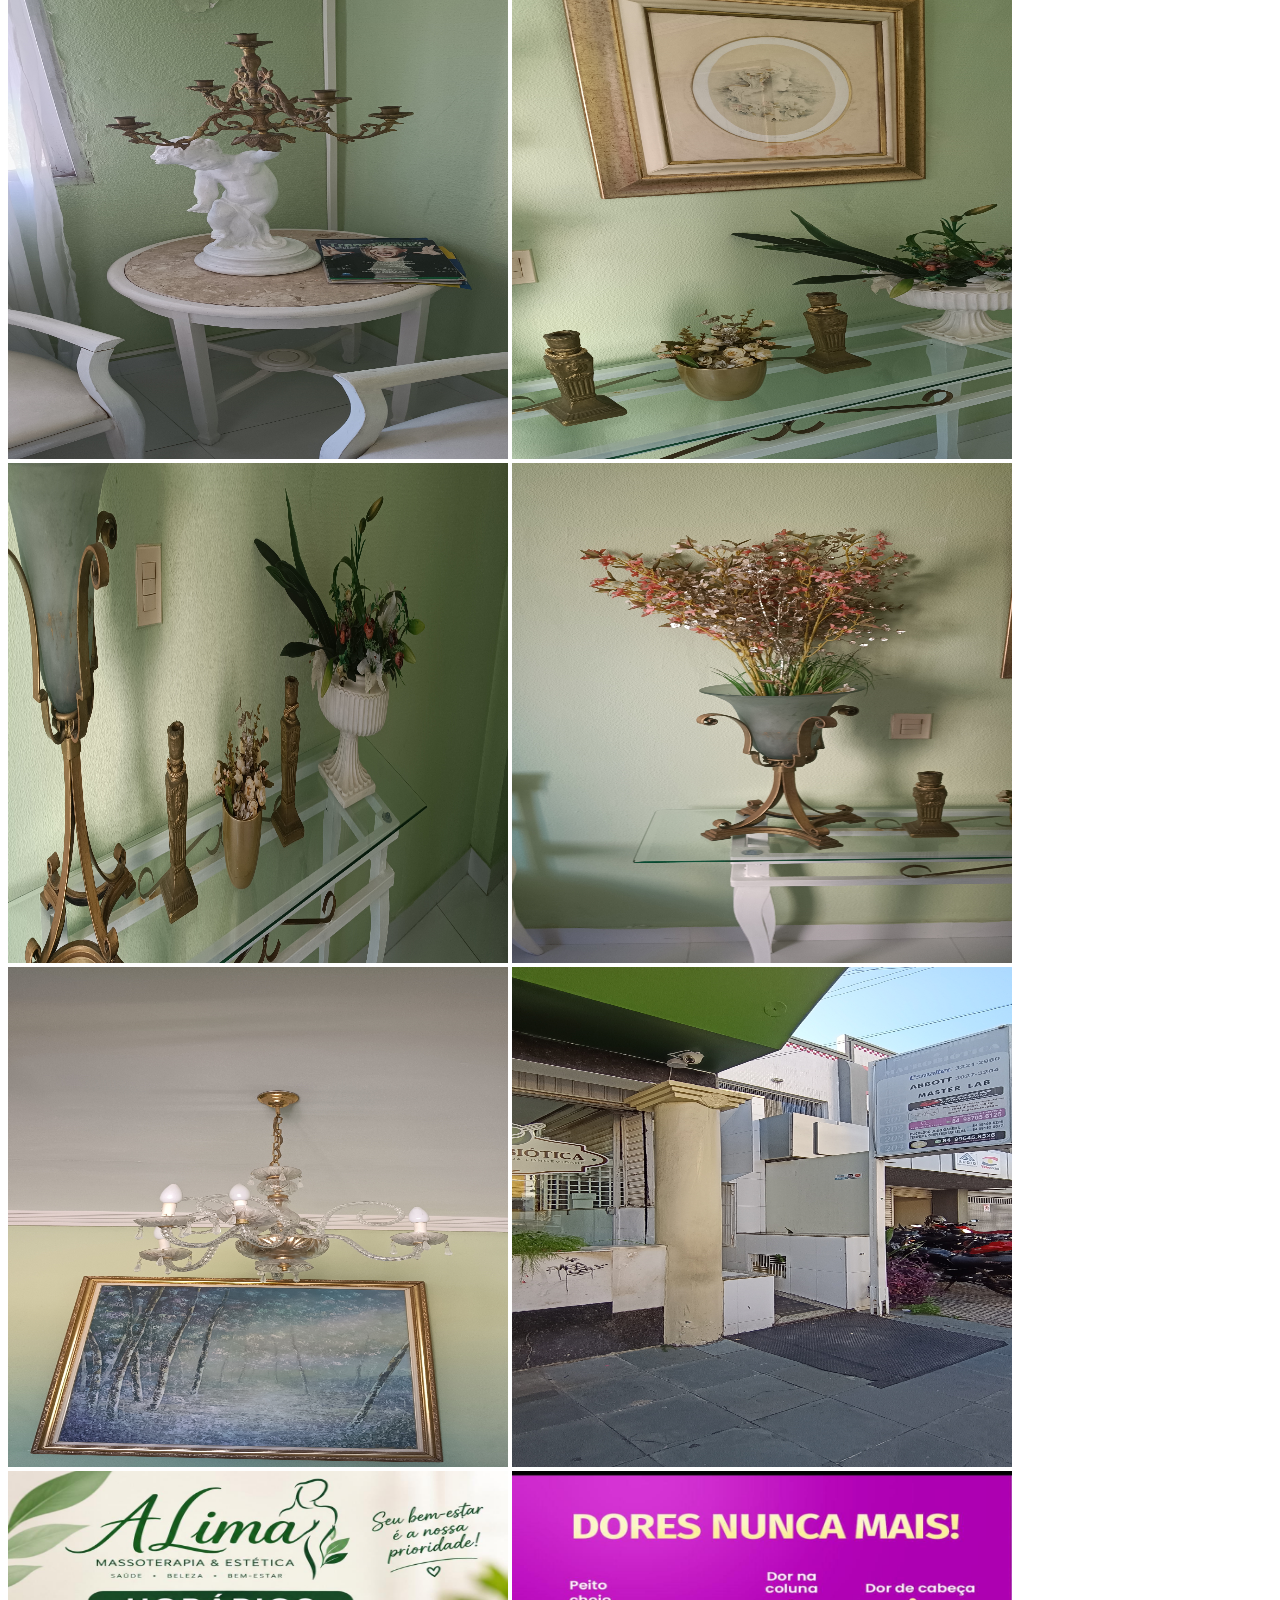
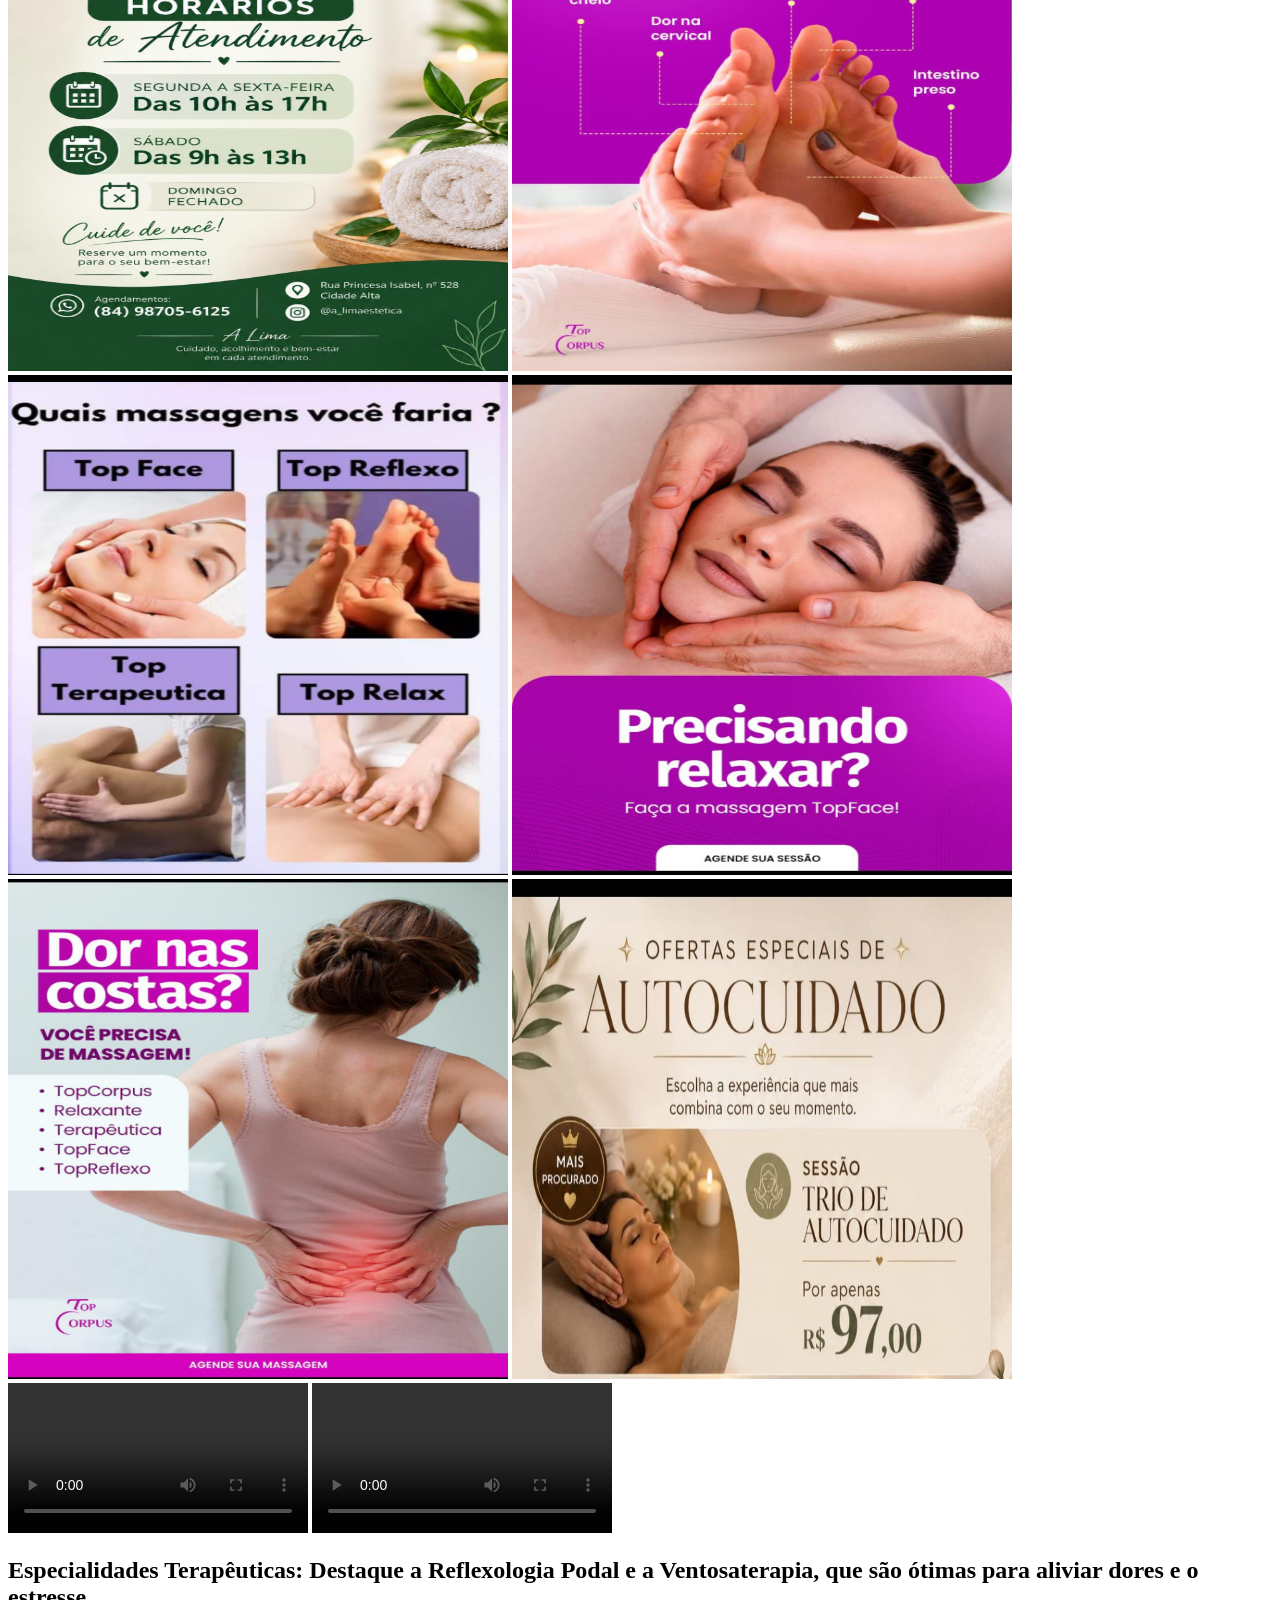
==== commit 084b8935: "atualizacao" ====
--- a/index.html
+++ b/index.html
@@ -54,8 +54,6 @@
     <img class="foto123" src="img/IMG_20260827_142639232.jpg">
     <img class="foto123" src="img/IMG_20260827_142708650.jpg">
     <img class="foto123" src="img/IMG_20260827_142724786.jpg">
-    <img class= "foto123" src="img/IMG_20260827_142731260.jpg">
-    <img class="foto123" src="img/IMG_20260827_142816820.jpg">
     <h4>Fotos bonitas</h4>
     <img class="foto1234" src="img/IMG_20260827_143518106.jpg">
     <img class="foto1234" src="img/IMG_20260827_143549095.jpg">
@@ -73,10 +71,15 @@
     <img class="foto1234" src="img/WhatsApp Image 2026-10-02 at 12.06.33.jpeg">
     <img class="foto1234" src="img/WhatsApp Image 2026-10-02 at 12.11.10.jpeg">
 
-  <video class="foto1234" src="img/WhatsApp Video 2026-10-02 at 12.12.07.mp4" controls></video>
-
-<video class="foto1234" src="img/WhatsApp Video 2026-10-02 at 12.14.26.mp4" controls></video>
-
+ <video class="foto1234" controls>
+    <source src="img/WhatsApp Video 2026-10-02 at 12.12.07.mp4" type="video/mp4">
+    Seu navegador não consegue reproduzir este vídeo.
+</video>
+
+<video class="foto1234" controls>
+    <source src="img/WhatsApp Video 2026-10-02 at 12.14.26.mp4" type="video/mp4">
+    Seu navegador não consegue reproduzir este vídeo.
+</video>
 
     <h2>Especialidades Terapêuticas: Destaque a Reflexologia Podal
         e a Ventosaterapia, que são ótimas para aliviar dores e o estresse.
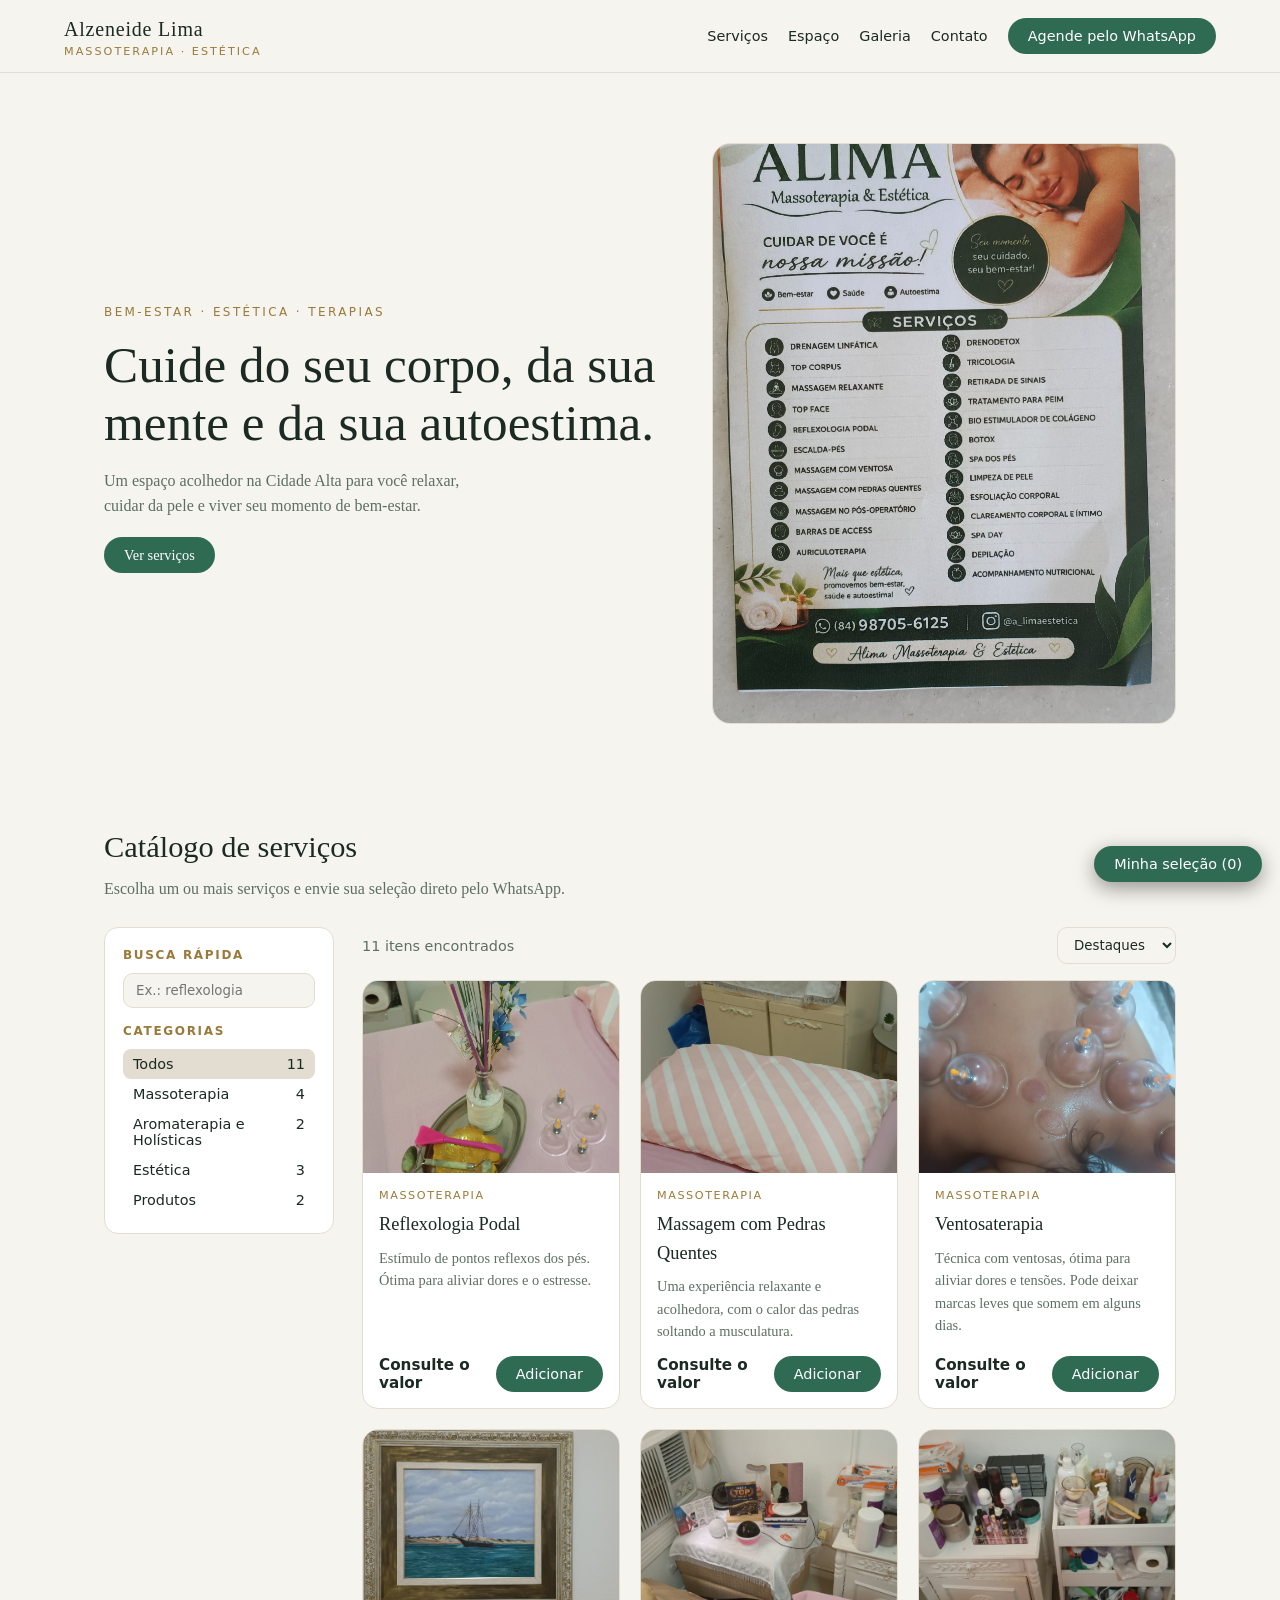
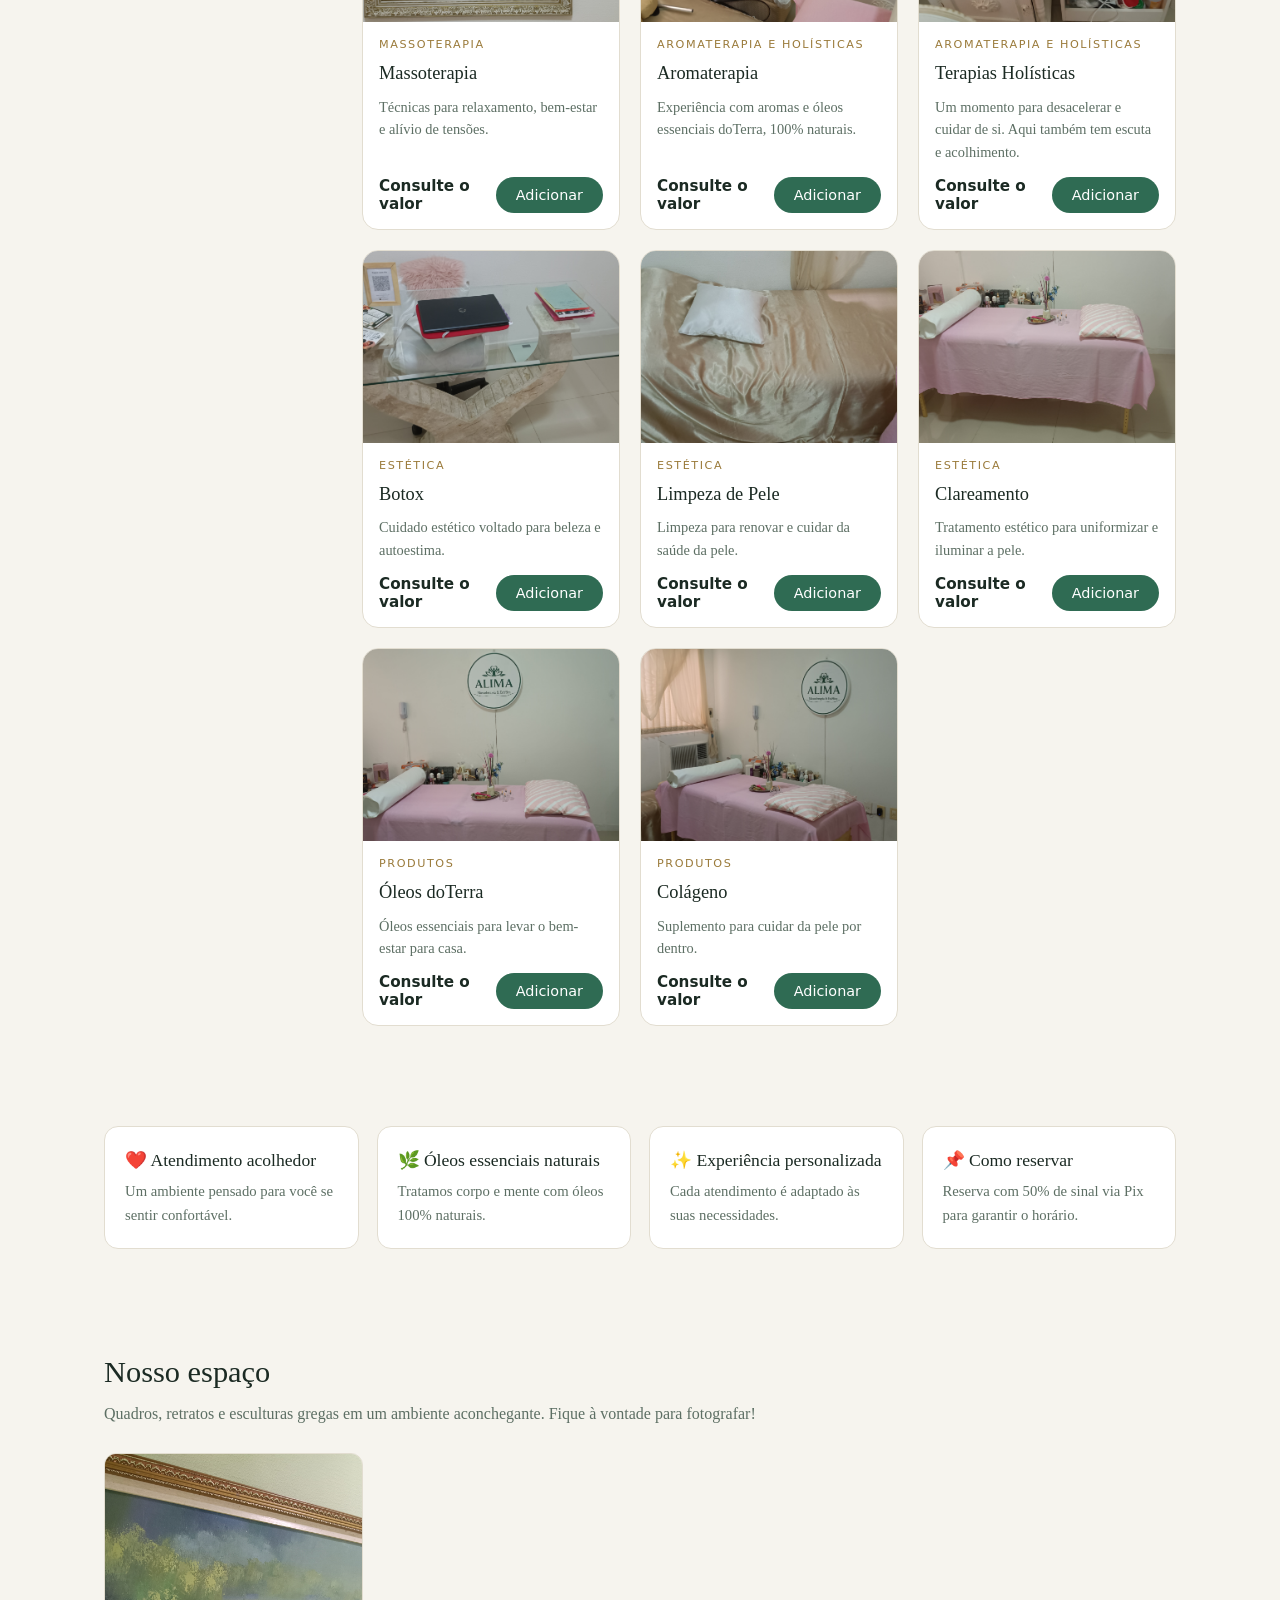
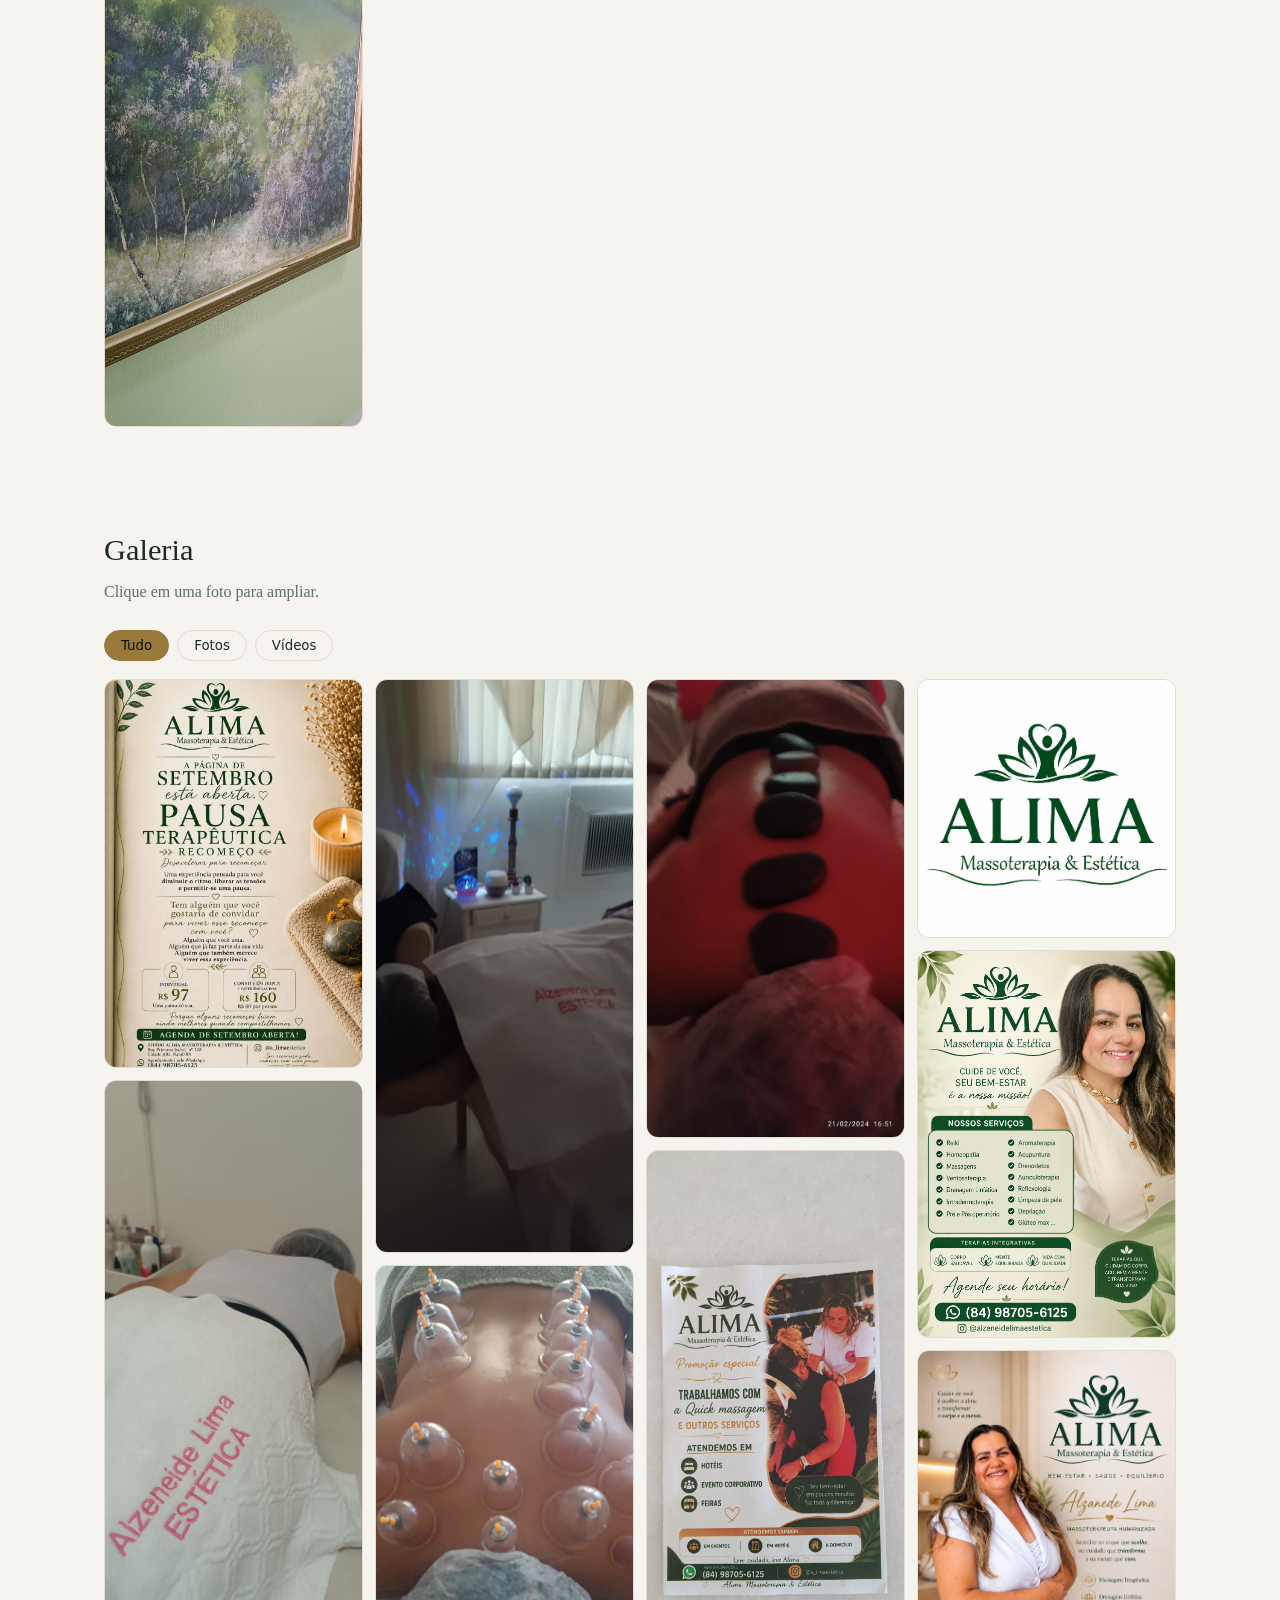
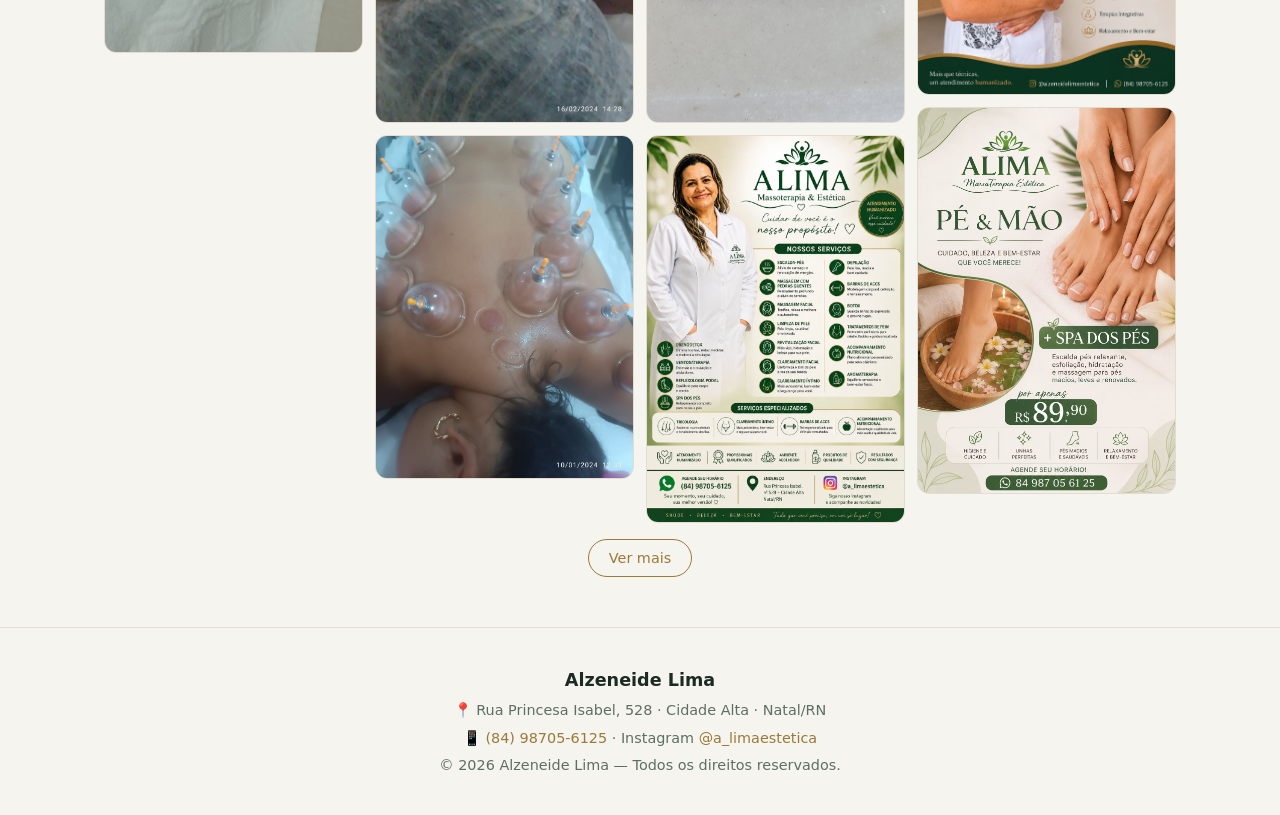
==== commit d988ab7e: "Rename index (7).html to index.html" ====
--- a/index.html
+++ b/index.html
@@ -1,336 +1,272 @@
 <!DOCTYPE html>
-<html lang="en">
+<html lang="pt-BR">
 <head>
-    <meta charset="UTF-8">
-    <meta name="viewport" content="width=device-width, initial-scale=1.0">
-    <title>Site de Massoterapia, para estética de pele</title>
-    <link rel="stylesheet" href="styles.css">
+<meta charset="UTF-8">
+<meta name="viewport" content="width=device-width, initial-scale=1">
+<meta name="theme-color" content="#0e1412">
+<title>Alzeneide Lima · Massoterapia, Estética e Terapias | Natal/RN</title>
+<meta name="description" content="Massoterapia, estética, aromaterapia e terapias holísticas na Cidade Alta, Natal/RN.">
+<style>
+:root{--bg:#0e1412;--card:#16201c;--line:#26352f;--txt:#e8efe9;--mut:#9db0a5;--acc:#c9a96e;--btn:#2f6b53}
+@media(prefers-color-scheme:light){:root{--bg:#f6f4ee;--card:#fff;--line:#e2ddd0;--txt:#1b2a23;--mut:#5d6f64;--acc:#9a7a3a;--btn:#2f6b53}}
+*{box-sizing:border-box;margin:0}
+body{background:var(--bg);color:var(--txt);font:16px/1.55 Georgia,'Times New Roman',serif}
+a{color:inherit;text-decoration:none}
+.sans,button,input,select{font-family:system-ui,-apple-system,Segoe UI,sans-serif}
+header{position:sticky;top:0;z-index:20;background:var(--bg);border-bottom:1px solid var(--line);display:flex;align-items:center;justify-content:space-between;padding:14px 5%;gap:12px;flex-wrap:wrap}
+.logo{font-size:1.25rem;letter-spacing:.04em}.logo small{display:block;font:.7rem system-ui;color:var(--acc);letter-spacing:.18em;text-transform:uppercase}
+nav{display:flex;gap:20px;font:.9rem system-ui;flex-wrap:wrap;align-items:center}
+nav a:hover{color:var(--acc)}
+.btn{background:var(--btn);color:#fff;border:0;border-radius:999px;padding:10px 20px;cursor:pointer;font-size:.9rem}
+.btn:hover{filter:brightness(1.15)}
+.btn.out{background:none;border:1px solid var(--acc);color:var(--acc)}
+.hero{padding:70px 5% 50px;display:grid;grid-template-columns:1.1fr .9fr;gap:40px;align-items:center;max-width:1200px;margin:auto}
+.eyebrow{font:.75rem system-ui;letter-spacing:.2em;color:var(--acc);text-transform:uppercase}
+h1{font-size:clamp(2rem,4.5vw,3.2rem);line-height:1.15;margin:12px 0 16px;font-weight:400}
+.hero p{color:var(--mut);margin-bottom:24px;max-width:46ch}
+.hero img{width:100%;aspect-ratio:4/5;object-fit:cover;border-radius:18px;border:1px solid var(--line)}
+section{padding:50px 5%;max-width:1200px;margin:auto}
+h2{font-weight:400;font-size:1.9rem;margin-bottom:6px}.sub{color:var(--mut);margin-bottom:26px}
+.layout{display:grid;grid-template-columns:230px 1fr;gap:28px}
+aside{background:var(--card);border:1px solid var(--line);border-radius:14px;padding:18px;height:fit-content;position:sticky;top:90px;font-family:system-ui;font-size:.9rem}
+aside h4{font-size:.75rem;letter-spacing:.14em;text-transform:uppercase;color:var(--acc);margin:14px 0 8px}
+aside h4:first-child{margin-top:0}
+input[type=search],select{width:100%;padding:9px 12px;border-radius:10px;border:1px solid var(--line);background:var(--bg);color:var(--txt)}
+.cat{display:flex;justify-content:space-between;width:100%;background:none;border:0;color:var(--txt);padding:7px 10px;border-radius:8px;cursor:pointer;font-size:.9rem;text-align:left}
+.cat.on,.cat:hover{background:var(--line)}
+.bar{display:flex;justify-content:space-between;align-items:center;margin-bottom:16px;font:.9rem system-ui;color:var(--mut);gap:10px}
+.bar select{width:auto}
+.grid{display:grid;grid-template-columns:repeat(auto-fill,minmax(250px,1fr));gap:20px}
+.card{background:var(--card);border:1px solid var(--line);border-radius:16px;overflow:hidden;display:flex;flex-direction:column;transition:transform .2s}
+.card:hover{transform:translateY(-3px)}
+.card img{width:100%;aspect-ratio:4/3;object-fit:cover;cursor:pointer}
+.card .b{padding:16px;display:flex;flex-direction:column;gap:8px;flex:1}
+.tag{font:.7rem system-ui;letter-spacing:.14em;text-transform:uppercase;color:var(--acc)}
+.card h3{font-weight:400;font-size:1.15rem}.card p{color:var(--mut);font-size:.9rem;flex:1}
+.row{display:flex;justify-content:space-between;align-items:center;gap:8px;margin-top:6px}
+.price{font:600 .95rem system-ui}
+.feat{display:grid;grid-template-columns:repeat(auto-fit,minmax(220px,1fr));gap:18px}
+.feat div{background:var(--card);border:1px solid var(--line);border-radius:14px;padding:20px}
+.feat b{display:block;margin-bottom:4px;font-weight:400;font-size:1.1rem}.feat span{color:var(--mut);font-size:.92rem}
+.tabs{display:flex;gap:8px;margin-bottom:18px;flex-wrap:wrap}
+.tabs button{background:none;border:1px solid var(--line);color:var(--txt);border-radius:999px;padding:7px 16px;cursor:pointer}
+.tabs button.on{background:var(--acc);color:#111;border-color:var(--acc)}
+.gal{columns:4 200px;column-gap:12px}
+.gal img{width:100%;margin-bottom:12px;border-radius:12px;cursor:zoom-in;display:block;border:1px solid var(--line)}
+.gal video{width:100%;margin-bottom:12px;border-radius:12px;display:block}
+.more{text-align:center;margin-top:16px}
+footer{border-top:1px solid var(--line);padding:36px 5%;text-align:center;color:var(--mut);font:.9rem system-ui;line-height:1.9}
+footer a{color:var(--acc)}
+.ov{position:fixed;inset:0;background:rgba(0,0,0,.85);display:none;align-items:center;justify-content:center;z-index:50;padding:20px}
+.ov.on{display:flex}.ov img{max-width:100%;max-height:92vh;border-radius:10px}
+.ov .x{position:absolute;top:14px;right:20px;color:#fff;font-size:2rem;cursor:pointer;background:none;border:0}
+.modal{background:var(--card);border-radius:16px;max-width:520px;width:100%;overflow:hidden;max-height:92vh;overflow-y:auto}
+.modal img{width:100%;aspect-ratio:16/10;object-fit:cover}.modal .b{padding:22px;display:flex;flex-direction:column;gap:10px}
+.modal ol{padding-left:20px;color:var(--mut)}
+.fab{position:fixed;right:18px;bottom:18px;z-index:30;box-shadow:0 6px 20px rgba(0,0,0,.4)}
+.drawer{position:fixed;top:0;right:0;height:100%;width:min(380px,100%);background:var(--card);border-left:1px solid var(--line);z-index:60;transform:translateX(100%);transition:.25s;padding:22px;display:flex;flex-direction:column;gap:12px;font-family:system-ui}
+.drawer.on{transform:none}.drawer ul{list-style:none;padding:0;flex:1;overflow:auto}
+.drawer li{display:flex;justify-content:space-between;padding:10px 0;border-bottom:1px solid var(--line);gap:8px}
+.drawer li button{background:none;border:0;color:var(--acc);cursor:pointer}
+.note{font-size:.8rem;color:var(--mut)}
+@media(max-width:800px){.hero,.layout{grid-template-columns:1fr}aside{position:static}.hero img{aspect-ratio:16/10}}
+</style>
 </head>
 <body>
-    <h1>Olá, Bem-vindo à nossa clínica de pele e estética de beleza!</h1>
-    <p class="beleza1">Estou aqui pra ti convidar para uma experiência de bem-estar e rejuvenescimento!</p>
-    <p class="beleza2">Alzeneide Lima - Massoterapia - Estética Aromaterapia - Terapias Holísticas</p>
-    <h1>Agende seu horário e venha se sentir bem!</h1>
-    <h1>Nossos serviços:
-        Massoterapia,
-        Estética,
-        Aromaterapia,
-        Terapias Holísticas,
-        Escuto desabafos,
-        Dou conselhos,
-        Abraço que acolhe,
-        Blogger & Empreendedora
-        Faço marketing
-    </h1>
-    <h1 class="beleza123">Estamos localizados na Cidade Alta em Natal Rn</h1>
-    <h1 class="beleza123">Endereço: Rua Princesa Isabel, 528</h1>
-    <h1 class="beleza123">Whatsapp: (84) 98705-6125</h1>
-    <h1 class="beleza123">Instagram: @a_limaestetica</h1>
-    <h1 class="beleza123">Facebook: Maria alzeneide</h1>
-    <img class="foto3" src="img/IMG_20260827_140707529.jpg" alt="Imagem de Massoterapia e Estética" width="500">
-    <img class="foto3" src="img/IMG_20260827_140731661.jpg" alt="Imagem de Massoterapia e Estética" width="500">
-    <img class="foto3" src="img/WhatsApp Image 2026-08-31 at 20.42.38 (2).jpeg" alt="Imagem de Massoterapia e Estética" width="500">
-    <img class="foto3" src="img/WhatsApp Image 2026-08-31 at 20.42.38 (1).jpeg" alt="Imagem de Massoterapia e Estética" width="500">
-    <img class="foto3" src="img/WhatsApp Image 2026-08-31 at 20.58.30.jpeg " alt="Imagem de Massoterapia e Estética" width="500">
-    <img class="foto3" src="img/WhatsApp Image 2026-08-31 at 20.58.31.jpeg " alt="Imagem de Massoterapia e Estética" width="500">
-    <img class="foto3" src="img/WhatsApp Image 2026-08-31 at 20.58.31 (1).jpeg " alt="Imagem de Massoterapia e Estética" width="500">
-
-    <p class="beleza1">Estou esperando vocês clientes para mim visitar na minha recepção!</p>
-    <p class="beleza1">Tem um espaço super acolhedor para você se sentir bem!</p>
-    <h4>Muitos quadros e retratos, além de esculturas gregas no nosso espaço</h4>
-    <img class="foto" src="img/IMG_20260827_140938125.jpg">
-    <h4>Sinta-se a vontáde para bater fotos nessas partes interresantes da clínica!</h4>
-    <img class="foto123" src="img/IMG_20260827_141432252.jpg">
-    <img class="foto123" src="img/IMG_20260827_141439615.jpg">
-    <img class="foto123" src="img/IMG_20260827_141455875.jpg">
-    <img class="foto123" src="img/IMG_20260827_141516198.jpg">
-    <img class="foto123" src="img/IMG_20260827_141557171.jpg">
-    <img class="foto123" src="img/IMG_20260827_141606863.jpg">
-    <img class="foto123" src="img/IMG_20260827_141759811.jpg">
-    <img class="foto123" src="img/IMG_20260827_141806350.jpg">
-    <img class="foto123" src="img/IMG_20260827_142232211.jpg">
-    <img class="foto123" src="img/IMG_20260827_142237575.jpg">
-    <img class="foto123" src="img/IMG_20260827_142501290.jpg">
-    <img class="foto123" src="img/IMG_20260827_142639232.jpg">
-    <img class="foto123" src="img/IMG_20260827_142708650.jpg">
-    <img class="foto123" src="img/IMG_20260827_142724786.jpg">
-    <h4>Fotos bonitas</h4>
-    <img class="foto1234" src="img/IMG_20260827_143518106.jpg">
-    <img class="foto1234" src="img/IMG_20260827_143549095.jpg">
-    <img class="foto1234" src="img/IMG_20260827_143554405.jpg">
-    <img class="foto1234" src="img/IMG_20260827_143606355.jpg">
-    <img class="foto1234" src="img/IMG_20260827_143613648.jpg">
-    <img class="foto1234" src="img/IMG_20260827_143623745.jpg">
-    <img class="foto1234" src="img/IMG_20260827_143652691.jpg">
-    <img class="foto1234" src="img/IMG_20260827_150706675.jpg">
-
-    <img class="foto1234" src="img/WhatsApp Image 2026-10-02 at 12.05.30.jpeg" alt="Imagem de Massoterapia e Estética" width="500">
-    <img class="foto1234"src="img/WhatsApp Image 2026-10-02 at 12.06.32.jpeg">
-    <img class="foto1234" src="img/WhatsApp Image 2026-10-02 at 12.06.33 (1).jpeg">
-    <img class="foto1234" src="img/WhatsApp Image 2026-10-02 at 12.06.33 (2).jpeg">
-    <img class="foto1234" src="img/WhatsApp Image 2026-10-02 at 12.06.33.jpeg">
-    <img class="foto1234" src="img/WhatsApp Image 2026-10-02 at 12.11.10.jpeg">
-
- <video class="foto1234" controls>
-    <source src="img/WhatsApp Video 2026-10-02 at 12.12.07.mp4" type="video/mp4">
-    Seu navegador não consegue reproduzir este vídeo.
-</video>
-
-<video class="foto1234" controls>
-    <source src="img/WhatsApp Video 2026-10-02 at 12.14.26.mp4" type="video/mp4">
-    Seu navegador não consegue reproduzir este vídeo.
-</video>
-
-    <h2>Especialidades Terapêuticas: Destaque a Reflexologia Podal
-        e a Ventosaterapia, que são ótimas para aliviar dores e o estresse.
-    </h2>
-    <h2>Saúde Natural: Mostre como usamos óleos essenciais 100% naturais
-        para tratar o corpo e a mente sem produtos químicos, promovendo bem-estar e equilíbrio.
-    </h2>
-    <h2>
-        Regras de Agendamento: Informe que pedimos 50% do valor antecipado para reservar o horário
-        e garantir o atendimento.
-    </h2>
-    <h2>
-        Massoterapia: Reflexologia, Pedras Quentes e Ventosa.
-    </h2>
-    <h2>
-        Estética: Botox, Limpeza e Clareamento
-    </h2>
-    <h2>
-        Produtos: Óleos doTerra e Colágeno
-    </h2>
-    <h2>
-        Reserva: 50% de sinal via Pix.
-    </h2>
-    <h2>
-        Reflexologia Podal:
-        1. Avaliação: Identificamos suas dores
-        2. Estímulo: Massagem em pontos reflexos
-        3. Relaxamento: Bem-estar físico e mental
-    </h2>
-
-
-    <section class="hero">
-
-    <div class="hero-text">
-
-        <p class="subtitulo">BEM-ESTAR • ESTÉTICA • TERAPIAS</p>
-
-        <h1>
-            Cuide do seu corpo,
-            da sua mente e da sua autoestima.
-        </h1>
-
-        <p>
-            Um espaço acolhedor para você relaxar,
-            cuidar da sua pele e encontrar seu momento
-            de bem-estar.
-        </p>
-
-        <a 
-            href="https://wa.me/5584987056125"
-            class="botao"
-            target="_blank">
-            Agendar pelo WhatsApp
-        </a>
-
+<header>
+  <a href="#inicio" class="logo">Alzeneide Lima<small>Massoterapia · Estética</small></a>
+  <nav>
+    <a href="#catalogo">Serviços</a><a href="#espaco">Espaço</a><a href="#galeria">Galeria</a><a href="#contato">Contato</a>
+    <a class="btn" id="hdrWa" target="_blank" rel="noopener">Agende pelo WhatsApp</a>
+  </nav>
+</header>
+
+<div class="hero" id="inicio">
+  <div>
+    <span class="eyebrow">Bem-estar · Estética · Terapias</span>
+    <h1>Cuide do seu corpo, da sua mente e da sua autoestima.</h1>
+    <p>Um espaço acolhedor na Cidade Alta para você relaxar, cuidar da pele e viver seu momento de bem-estar.</p>
+    <a class="btn" href="#catalogo">Ver serviços</a>
+  </div>
+  <img src="img/IMG_20260827_140707529.jpg" alt="Espaço de massoterapia e estética">
+</div>
+
+<section id="catalogo">
+  <h2>Catálogo de serviços</h2>
+  <p class="sub">Escolha um ou mais serviços e envie sua seleção direto pelo WhatsApp.</p>
+  <div class="layout">
+    <aside>
+      <h4>Busca rápida</h4>
+      <input type="search" id="q" placeholder="Ex.: reflexologia">
+      <h4>Categorias</h4>
+      <div id="cats"></div>
+    </aside>
+    <div>
+      <div class="bar"><span id="count"></span>
+        <select id="sort"><option value="d">Destaques</option><option value="az">Nome: A–Z</option></select></div>
+      <div class="grid" id="grid"></div>
     </div>
-
-</section>
-
-<header>
-
-    <div class="logo">
-        Alzeneide Lima
-    </div>
-
-    <nav>
-        <a href="#inicio">Início</a>
-        <a href="#servicos">Serviços</a>
-        <a href="#espaco">Espaço</a>
-        <a href="#galeria">Galeria</a>
-        <a href="#contato">Contato</a>
-    </nav>
-
-</header>
-
-<section id="servicos" class="servicos">
-
-    <h2>Nossos Serviços</h2>
-
-    <p>
-        Conheça algumas das experiências que oferecemos.
-    </p>
-
-    <div class="cards">
-
-        <div class="card">
-            <span>💆</span>
-            <h3>Massoterapia</h3>
-            <p>
-                Técnicas para relaxamento,
-                bem-estar e alívio de tensões.
-            </p>
-        </div>
-
-        <div class="card">
-            <span>🦶</span>
-            <h3>Reflexologia Podal</h3>
-            <p>
-                Estímulo de pontos reflexos
-                dos pés.
-            </p>
-        </div>
-
-        <div class="card">
-            <span>🔥</span>
-            <h3>Pedras Quentes</h3>
-            <p>
-                Uma experiência relaxante
-                e acolhedora.
-            </p>
-        </div>
-
-        <div class="card">
-            <span>🌿</span>
-            <h3>Aromaterapia</h3>
-            <p>
-                Experiência utilizando
-                aromas e óleos essenciais.
-            </p>
-        </div>
-
-        <div class="card">
-            <span>✨</span>
-            <h3>Estética</h3>
-            <p>
-                Cuidados voltados para
-                beleza e autoestima.
-            </p>
-        </div>
-
-        <div class="card">
-            <span>🧘</span>
-            <h3>Terapias Holísticas</h3>
-            <p>
-                Um momento para desacelerar
-                e cuidar de si.
-            </p>
-        </div>
-
-    </div>
-
-</section>
-
-<a
-    href="https://wa.me/5584987056125"
-    class="whatsapp"
-    target="_blank"
-    aria-label="Falar pelo WhatsApp">
-
-    💬
-
-</a>
-
-<section class="beneficios">
-
-    <h2>Por que escolher nosso espaço?</h2>
-
-    <div class="beneficios-grid">
-
-        <div>
-            <h3>❤️ Atendimento acolhedor</h3>
-            <p>
-                Um ambiente pensado para você
-                se sentir confortável.
-            </p>
-        </div>
-
-        <div>
-            <h3>🌿 Ambiente tranquilo</h3>
-            <p>
-                Um espaço preparado para
-                proporcionar momentos de relaxamento.
-            </p>
-        </div>
-
-        <div>
-            <h3>✨ Experiência personalizada</h3>
-            <p>
-                Cada atendimento pode ser adaptado
-                às necessidades do cliente.
-            </p>
-        </div>
-
-    </div>
-
-</section>
-
-<section class="depoimentos">
-
-    <h2>O que nossos clientes dizem</h2>
-
-    <div class="depoimento">
-
-        <p>
-            "Adorei o atendimento e o ambiente.
-            Foi uma experiência maravilhosa!"
-        </p>
-
-        <strong>— Cliente</strong>
-
-    </div>
-
-</section>
-
-<section class="agendamento">
-
-    <h2>Agende seu horário</h2>
-
-    <p>
-        Para garantir sua reserva, solicitamos
-        50% do valor antecipadamente via Pix.
-    </p>
-
-    <a
-        href="https://wa.me/5584987056125"
-        class="botao"
-        target="_blank">
-
-        Quero agendar
-
-    </a>
-
-</section>
-
-<footer>
-
-    <h3>Alzeneide Lima</h3>
-
-    <p>
-        Massoterapia • Estética • Aromaterapia
-    </p>
-
-    <p>
-        📍 Cidade Alta — Natal/RN
-    </p>
-
-    <p>
-        📱 (84) 98705-6125
-    </p>
-
-    <p>
-        Instagram: @a_limaestetica
-    </p>
-
-    <hr>
-
-    <p>
-        © 2026 Alzeneide Lima — Todos os direitos reservados.
-    </p>
-
+  </div>
+</section>
+
+<section>
+  <div class="feat">
+    <div><b>❤️ Atendimento acolhedor</b><span>Um ambiente pensado para você se sentir confortável.</span></div>
+    <div><b>🌿 Óleos essenciais naturais</b><span>Tratamos corpo e mente com óleos 100% naturais.</span></div>
+    <div><b>✨ Experiência personalizada</b><span>Cada atendimento é adaptado às suas necessidades.</span></div>
+    <div><b>📌 Como reservar</b><span>Reserva com 50% de sinal via Pix para garantir o horário.</span></div>
+  </div>
+</section>
+
+<section id="espaco">
+  <h2>Nosso espaço</h2>
+  <p class="sub">Quadros, retratos e esculturas gregas em um ambiente aconchegante. Fique à vontade para fotografar!</p>
+  <div class="gal" id="space"></div>
+</section>
+
+<section id="galeria">
+  <h2>Galeria</h2>
+  <p class="sub">Clique em uma foto para ampliar.</p>
+  <div class="tabs" id="tabs"><button class="on" data-t="all">Tudo</button><button data-t="foto">Fotos</button><button data-t="video">Vídeos</button></div>
+  <div class="gal" id="gal"></div>
+  <div class="more"><button class="btn out" id="more">Ver mais</button></div>
+</section>
+
+<footer id="contato">
+  <b style="color:var(--txt);font-size:1.1rem">Alzeneide Lima</b><br>
+  📍 Rua Princesa Isabel, 528 · Cidade Alta · Natal/RN<br>
+  📱 <a id="ftWa" target="_blank" rel="noopener">(84) 98705-6125</a> · Instagram <a href="https://www.instagram.com/a_limaestetica/" target="_blank" rel="noopener">@a_limaestetica</a><br>
+  © 2026 Alzeneide Lima — Todos os direitos reservados.
 </footer>
 
+<button class="btn fab" id="fab">Minha seleção (<span id="n">0</span>)</button>
+<div class="drawer" id="drawer">
+  <div style="display:flex;justify-content:space-between"><b>Minha seleção</b><button class="x" style="background:none;border:0;color:var(--txt);font-size:1.4rem;cursor:pointer" id="dClose">×</button></div>
+  <ul id="list"></ul>
+  <p class="note">Para confirmar o horário, pedimos 50% de sinal via Pix.</p>
+  <a class="btn" id="send" target="_blank" rel="noopener" style="text-align:center">Enviar pelo WhatsApp</a>
+</div>
+
+<div class="ov" id="lb"><button class="x" id="lbX">×</button><img id="lbImg" alt=""></div>
+<div class="ov" id="md"><div class="modal" id="mdBox"></div></div>
+
+<script>
+/* ===== EDITE AQUI ===== */
+const WHATS="5584987056125";
+// preco: número (ex.: 120) ou null para exibir "Consulte o valor"
+const SERVICOS=[
+ {id:"reflexologia",nome:"Reflexologia Podal",cat:"Massoterapia",preco:null,img:"img/IMG_20260827_141432252.jpg",
+  resumo:"Estímulo de pontos reflexos dos pés. Ótima para aliviar dores e o estresse.",
+  passos:["Avaliação: identificamos suas dores","Estímulo: massagem em pontos reflexos","Relaxamento: bem-estar físico e mental"]},
+ {id:"pedras",nome:"Massagem com Pedras Quentes",cat:"Massoterapia",preco:null,img:"img/IMG_20260827_141439615.jpg",
+  resumo:"Uma experiência relaxante e acolhedora, com o calor das pedras soltando a musculatura."},
+ {id:"ventosa",nome:"Ventosaterapia",cat:"Massoterapia",preco:null,img:"img/ventosa-marcas.jpeg",
+  resumo:"Técnica com ventosas, ótima para aliviar dores e tensões. Pode deixar marcas leves que somem em alguns dias."},
+ {id:"massoterapia",nome:"Massoterapia",cat:"Massoterapia",preco:null,img:"img/IMG_20260827_141516198.jpg",
+  resumo:"Técnicas para relaxamento, bem-estar e alívio de tensões."},
+ {id:"aroma",nome:"Aromaterapia",cat:"Aromaterapia e Holísticas",preco:null,img:"img/IMG_20260827_141557171.jpg",
+  resumo:"Experiência com aromas e óleos essenciais doTerra, 100% naturais."},
+ {id:"holistica",nome:"Terapias Holísticas",cat:"Aromaterapia e Holísticas",preco:null,img:"img/IMG_20260827_141606863.jpg",
+  resumo:"Um momento para desacelerar e cuidar de si. Aqui também tem escuta e acolhimento."},
+ {id:"botox",nome:"Botox",cat:"Estética",preco:null,img:"img/IMG_20260827_141759811.jpg",
+  resumo:"Cuidado estético voltado para beleza e autoestima."},
+ {id:"limpeza",nome:"Limpeza de Pele",cat:"Estética",preco:null,img:"img/IMG_20260827_141806350.jpg",
+  resumo:"Limpeza para renovar e cuidar da saúde da pele."},
+ {id:"clareamento",nome:"Clareamento",cat:"Estética",preco:null,img:"img/IMG_20260827_142232211.jpg",
+  resumo:"Tratamento estético para uniformizar e iluminar a pele."},
+ {id:"doterra",nome:"Óleos doTerra",cat:"Produtos",preco:null,img:"img/IMG_20260827_142237575.jpg",
+  resumo:"Óleos essenciais para levar o bem-estar para casa."},
+ {id:"colageno",nome:"Colágeno",cat:"Produtos",preco:null,img:"img/IMG_20260827_142501290.jpg",
+  resumo:"Suplemento para cuidar da pele por dentro."}
+];
+const FOTOS=[
+ "pausa-terapeutica.jpeg","toalha-bordada.jpeg","ambiente-aromaterapia.jpeg","ventosa-costas.jpeg","ventosa-marcas.jpeg","pedras-quentes-costas.jpeg",
+ "IMG_20260827_140731661.jpg","WhatsApp Image 2026-08-31 at 20.42.38 (2).jpeg","WhatsApp Image 2026-08-31 at 20.42.38 (1).jpeg",
+ "WhatsApp Image 2026-08-31 at 20.58.30.jpeg","WhatsApp Image 2026-08-31 at 20.58.31.jpeg","WhatsApp Image 2026-08-31 at 20.58.31 (1).jpeg",
+ "IMG_20260827_142639232.jpg","IMG_20260827_142708650.jpg","IMG_20260827_142724786.jpg",
+ "IMG_20260827_143518106.jpg","IMG_20260827_143549095.jpg","IMG_20260827_143554405.jpg","IMG_20260827_143606355.jpg",
+ "IMG_20260827_143613648.jpg","IMG_20260827_143623745.jpg","IMG_20260827_143652691.jpg","IMG_20260827_150706675.jpg",
+ "WhatsApp Image 2026-10-02 at 12.05.30.jpeg","WhatsApp Image 2026-10-02 at 12.06.32.jpeg","WhatsApp Image 2026-10-02 at 12.06.33 (1).jpeg",
+ "WhatsApp Image 2026-10-02 at 12.06.33 (2).jpeg","WhatsApp Image 2026-10-02 at 12.06.33.jpeg","WhatsApp Image 2026-10-02 at 12.11.10.jpeg"
+];
+const VIDEOS=["WhatsApp Video 2026-10-02 at 12.12.07.mp4","WhatsApp Video 2026-10-02 at 12.14.26.mp4"];
+const ESPACO=["IMG_20260827_140938125.jpg"];
+/* ======================= */
+
+const $=s=>document.querySelector(s), src=f=>"img/"+encodeURI(f);
+const wa=t=>`https://wa.me/${WHATS}${t?"?text="+encodeURIComponent(t):""}`;
+const money=p=>p==null?"Consulte o valor":"R$ "+p.toFixed(2).replace(".",",");
+const HELLO="Olá! Vim pelo site e gostaria de agendar um horário.";
+$("#hdrWa").href=wa(HELLO);$("#ftWa").href=wa(HELLO);
+
+let cat="Todos",sel=[];
+try{sel=JSON.parse(localStorage.getItem("sel")||"[]")}catch(e){}
+const save=()=>{try{localStorage.setItem("sel",JSON.stringify(sel))}catch(e){}};
+
+/* catálogo */
+function renderCats(){
+  const cs=["Todos",...new Set(SERVICOS.map(s=>s.cat))];
+  $("#cats").innerHTML=cs.map(c=>`<button class="cat ${c===cat?"on":""}" data-c="${c}"><span>${c}</span><span>${c==="Todos"?SERVICOS.length:SERVICOS.filter(s=>s.cat===c).length}</span></button>`).join("");
+}
+function renderGrid(){
+  const q=$("#q").value.toLowerCase().trim();
+  let l=SERVICOS.filter(s=>(cat==="Todos"||s.cat===cat)&&(s.nome+s.resumo).toLowerCase().includes(q));
+  if($("#sort").value==="az")l=[...l].sort((a,b)=>a.nome.localeCompare(b.nome));
+  $("#count").textContent=l.length+(l.length===1?" item encontrado":" itens encontrados");
+  $("#grid").innerHTML=l.map(s=>`<article class="card"><img loading="lazy" src="${src(s.img.replace("img/",""))}" alt="${s.nome}" data-open="${s.id}">
+   <div class="b"><span class="tag">${s.cat}</span><h3>${s.nome}</h3><p>${s.resumo}</p>
+   <div class="row"><span class="price">${money(s.preco)}</span><button class="btn" data-add="${s.id}">${sel.includes(s.id)?"Adicionado ✓":"Adicionar"}</button></div></div></article>`).join("")||"<p>Nenhum serviço encontrado.</p>";
+}
+function renderSel(){
+  $("#n").textContent=sel.length;
+  $("#list").innerHTML=sel.map(id=>{const s=SERVICOS.find(x=>x.id===id);return `<li><span>${s.nome}</span><button data-rm="${id}">remover</button></li>`}).join("")||"<li>Nada selecionado ainda.</li>";
+  const t=sel.length?HELLO+"\nTenho interesse em:\n"+sel.map(id=>"• "+SERVICOS.find(x=>x.id===id).nome).join("\n"):HELLO;
+  $("#send").href=wa(t);
+}
+const toggle=id=>{sel=sel.includes(id)?sel.filter(x=>x!==id):[...sel,id];save();renderSel();renderGrid()};
+
+$("#cats").onclick=e=>{const b=e.target.closest("[data-c]");if(b){cat=b.dataset.c;renderCats();renderGrid()}};
+$("#q").oninput=renderGrid;$("#sort").onchange=renderGrid;
+$("#grid").onclick=e=>{
+  const a=e.target.closest("[data-add]");if(a)return toggle(a.dataset.add);
+  const o=e.target.closest("[data-open]");if(o)openModal(o.dataset.open);
+};
+$("#list").onclick=e=>{const r=e.target.closest("[data-rm]");if(r)toggle(r.dataset.rm)};
+$("#fab").onclick=()=>$("#drawer").classList.add("on");$("#dClose").onclick=()=>$("#drawer").classList.remove("on");
+
+/* modal de serviço */
+function openModal(id){
+  const s=SERVICOS.find(x=>x.id===id);
+  $("#mdBox").innerHTML=`<img src="${src(s.img.replace("img/",""))}" alt="${s.nome}"><div class="b"><span class="tag">${s.cat}</span><h3 style="font-weight:400;font-size:1.4rem">${s.nome}</h3><p style="color:var(--mut)">${s.resumo}</p>
+  ${s.passos?"<b>Como é a sessão</b><ol>"+s.passos.map(p=>`<li>${p}</li>`).join("")+"</ol>":""}
+  <p class="price">${money(s.preco)}</p><p class="note">Reserva com 50% de sinal via Pix.</p>
+  <button class="btn" data-add2="${s.id}">${sel.includes(s.id)?"Remover da seleção":"Adicionar à seleção"}</button></div>`;
+  $("#md").classList.add("on");
+}
+$("#mdBox").onclick=e=>{const b=e.target.closest("[data-add2]");if(b){toggle(b.dataset.add2);$("#md").classList.remove("on")}};
+$("#md").onclick=e=>{if(e.target.id==="md")$("#md").classList.remove("on")};
+
+/* galeria */
+const items=[...FOTOS.map(f=>({t:"foto",f})),...VIDEOS.map(f=>({t:"video",f}))];
+let tab="all",shown=12;
+function renderGal(){
+  const l=items.filter(i=>tab==="all"||i.t===tab);
+  $("#gal").innerHTML=l.slice(0,shown).map(i=>i.t==="foto"?`<img loading="lazy" src="${src(i.f)}" alt="Foto do espaço e atendimentos">`:`<video controls preload="none" src="${src(i.f)}"></video>`).join("");
+  $("#more").style.display=l.length>shown?"inline-block":"none";
+}
+$("#tabs").onclick=e=>{const b=e.target.closest("[data-t]");if(!b)return;tab=b.dataset.t;shown=12;document.querySelectorAll("#tabs button").forEach(x=>x.classList.toggle("on",x===b));renderGal()};
+$("#more").onclick=()=>{shown+=12;renderGal()};
+$("#space").innerHTML=ESPACO.map(f=>`<img loading="lazy" src="${src(f)}" alt="Quadros e esculturas do espaço">`).join("");
+
+/* lightbox */
+document.addEventListener("click",e=>{
+  const im=e.target.closest("#gal img, #space img");
+  if(im){$("#lbImg").src=im.src;$("#lb").classList.add("on")}
+});
+$("#lb").onclick=e=>{if(e.target.id!=="lbImg")$("#lb").classList.remove("on")};
+document.addEventListener("keydown",e=>{if(e.key==="Escape")document.querySelectorAll(".ov.on,.drawer.on").forEach(x=>x.classList.remove("on"))});
+
+renderCats();renderGrid();renderSel();renderGal();
+</script>
 </body>
-</html>+</html>
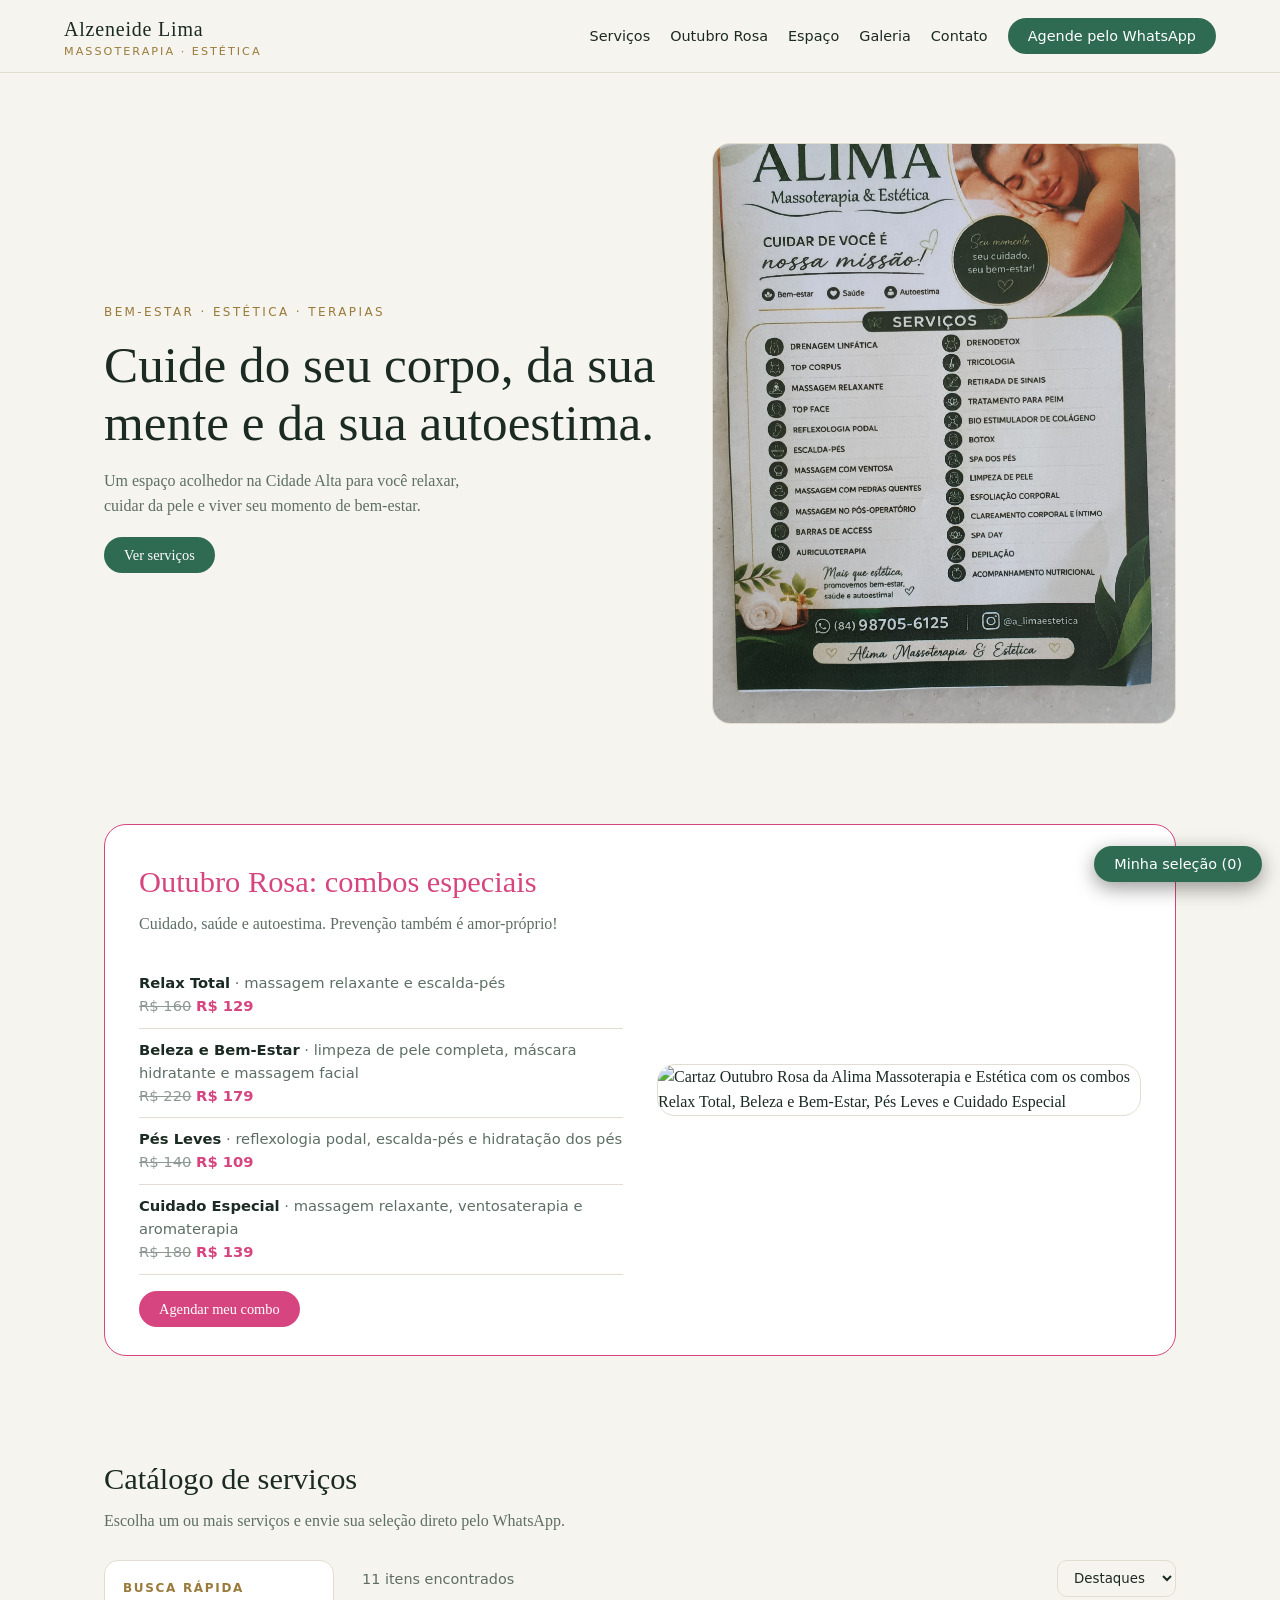
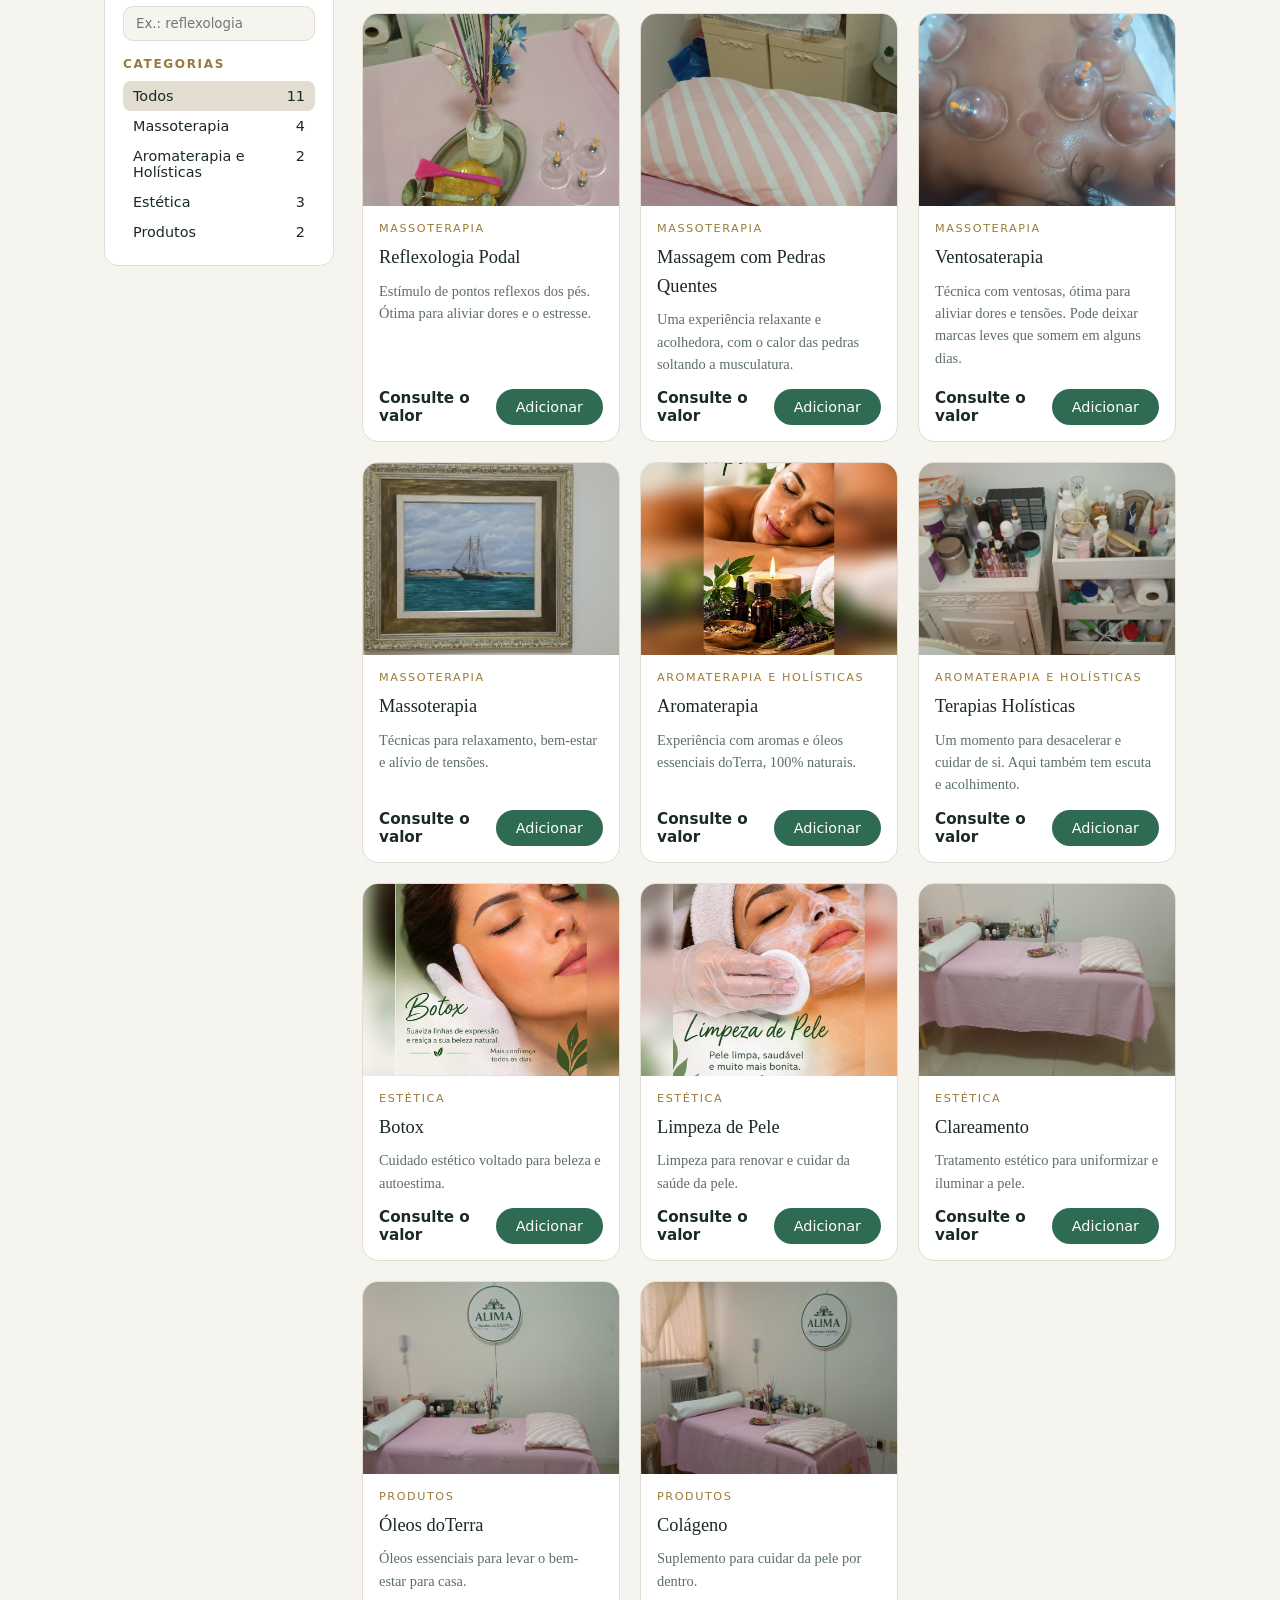
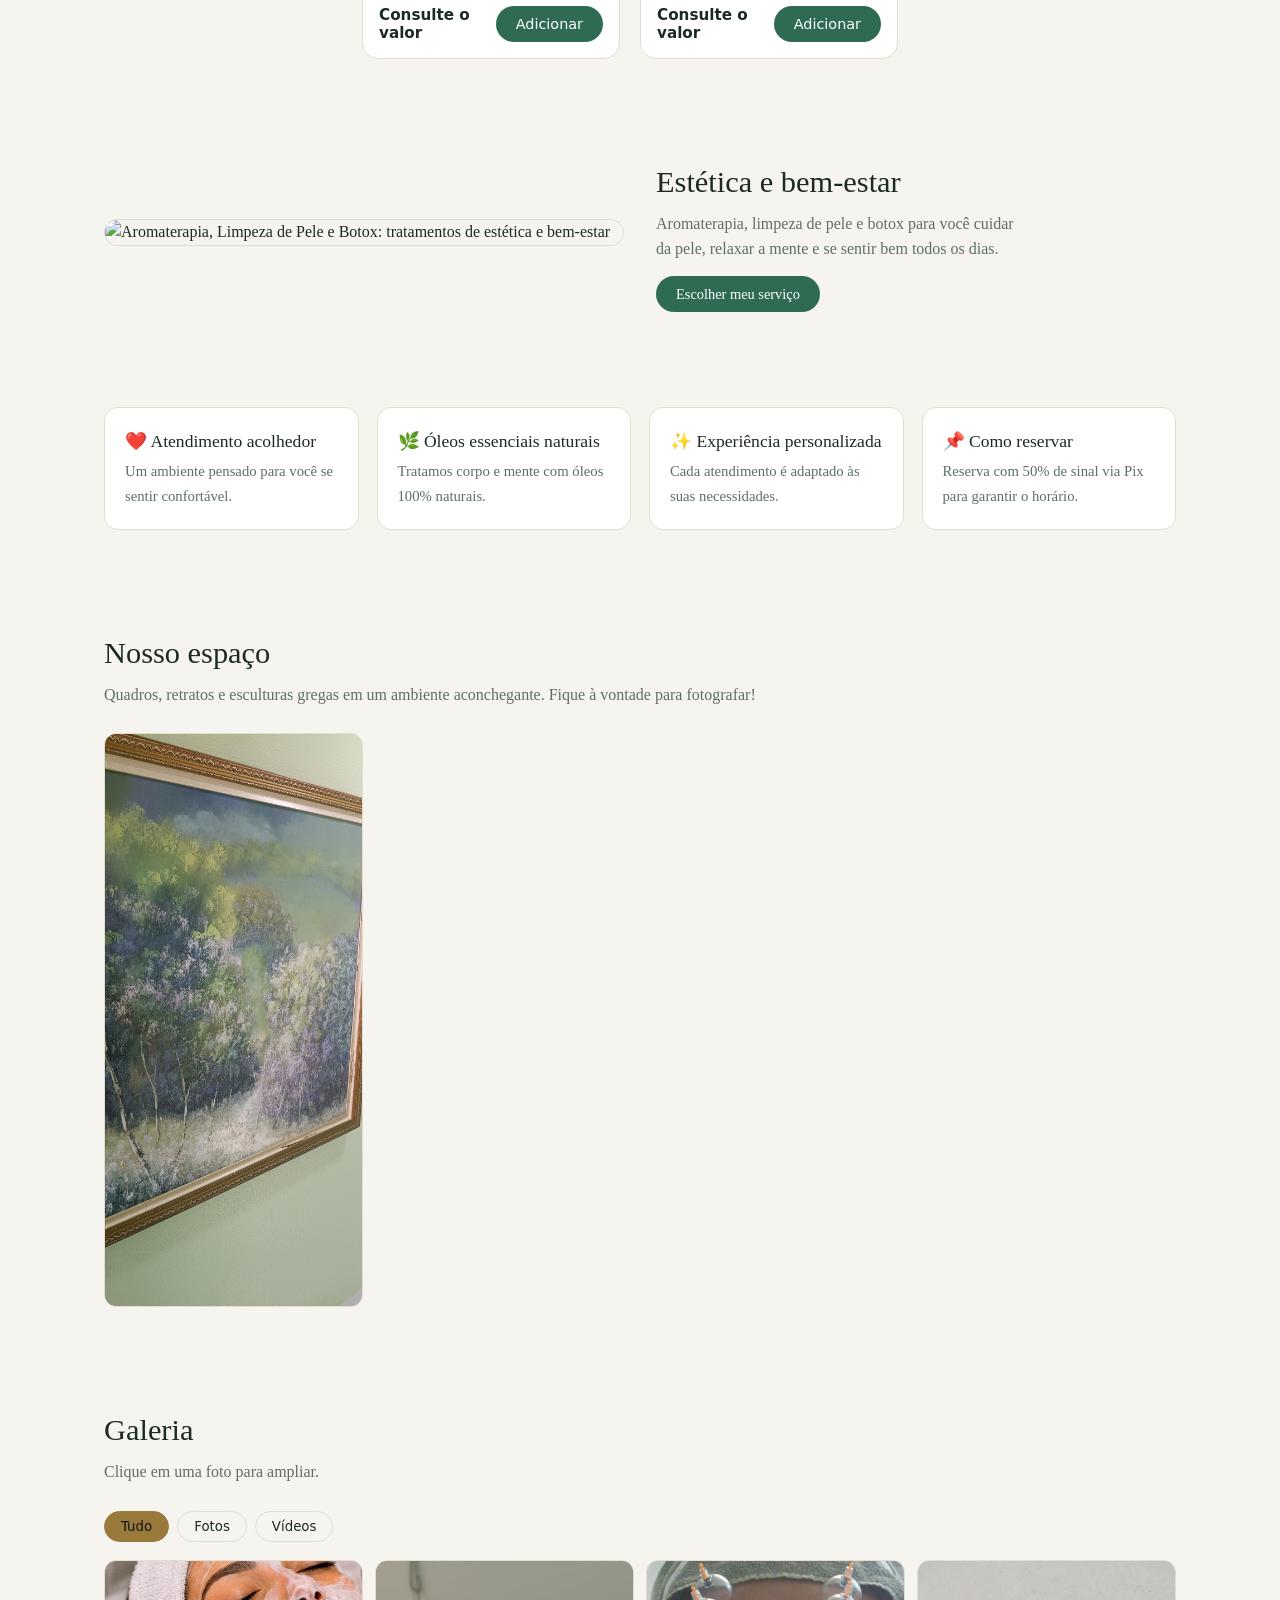
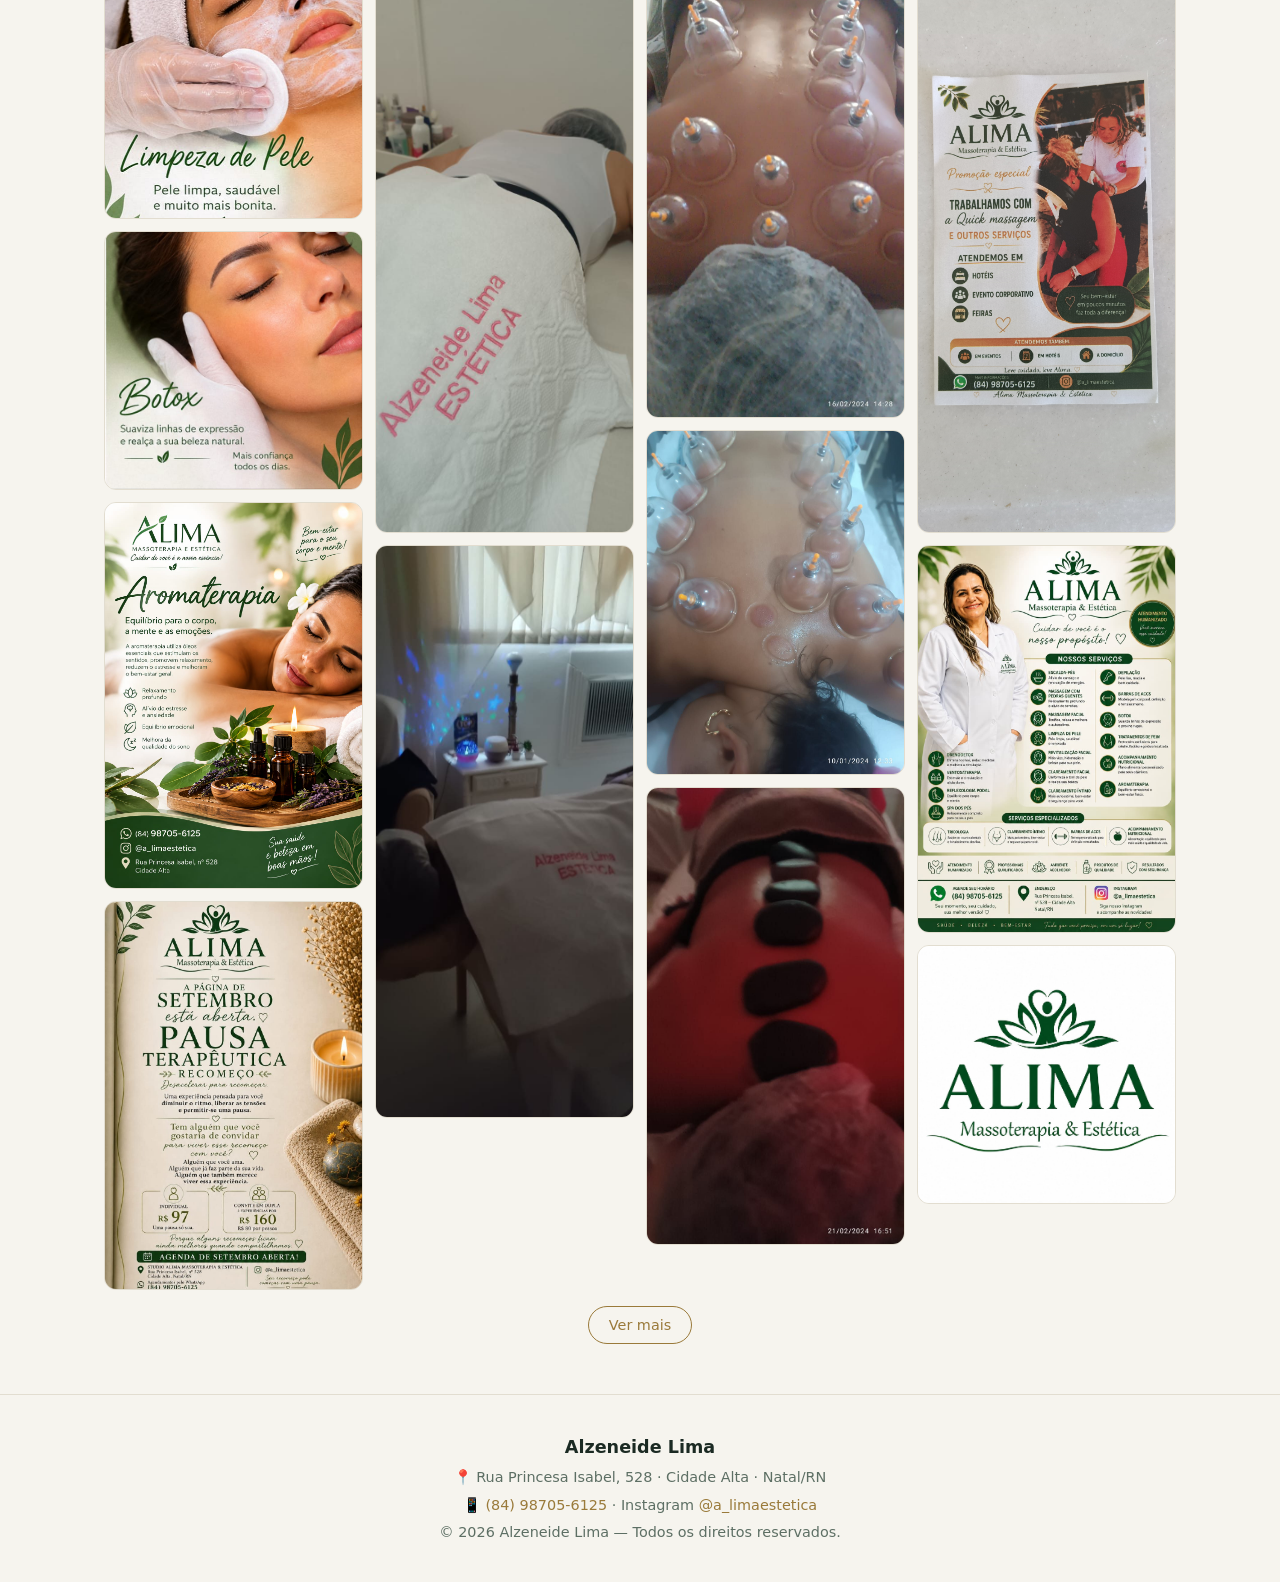
==== commit 4b22757b: "Rename index (9).html to index.html" ====
--- a/index.html
+++ b/index.html
@@ -69,6 +69,17 @@
 .drawer li{display:flex;justify-content:space-between;padding:10px 0;border-bottom:1px solid var(--line);gap:8px}
 .drawer li button{background:none;border:0;color:var(--acc);cursor:pointer}
 .note{font-size:.8rem;color:var(--mut)}
+
+.destaque{display:grid;grid-template-columns:1fr 1fr;gap:32px;align-items:center}
+.destaque img,.rosa-foto img{width:100%;height:auto;display:block;border-radius:18px;border:1px solid var(--line)}
+.destaque p{color:var(--mut);margin-bottom:20px;max-width:46ch}
+.rosa{--rosa:#d6457f;background:var(--card);border:1px solid var(--rosa);border-radius:22px;padding:34px;display:grid;grid-template-columns:1fr 1fr;gap:34px;align-items:center}
+.rosa h2{color:var(--rosa)}
+.rosa ul{list-style:none;padding:0;margin:0 0 22px;font-family:system-ui;font-size:.92rem}
+.rosa li{padding:10px 0;border-bottom:1px solid var(--line);color:var(--mut)}
+.rosa li b{color:var(--txt);font-weight:600}.rosa li s{opacity:.7}.rosa li strong{color:var(--rosa)}
+.rosa .btn{background:var(--rosa)}
+@media(max-width:800px){.destaque,.rosa{grid-template-columns:1fr}.rosa{padding:22px}}
 @media(max-width:800px){.hero,.layout{grid-template-columns:1fr}aside{position:static}.hero img{aspect-ratio:16/10}}
 </style>
 </head>
@@ -76,7 +87,7 @@
 <header>
   <a href="#inicio" class="logo">Alzeneide Lima<small>Massoterapia · Estética</small></a>
   <nav>
-    <a href="#catalogo">Serviços</a><a href="#espaco">Espaço</a><a href="#galeria">Galeria</a><a href="#contato">Contato</a>
+    <a href="#catalogo">Serviços</a><a href="#outubro-rosa">Outubro Rosa</a><a href="#espaco">Espaço</a><a href="#galeria">Galeria</a><a href="#contato">Contato</a>
     <a class="btn" id="hdrWa" target="_blank" rel="noopener">Agende pelo WhatsApp</a>
   </nav>
 </header>
@@ -90,6 +101,23 @@
   </div>
   <img src="img/IMG_20260827_140707529.jpg" alt="Espaço de massoterapia e estética">
 </div>
+
+<section id="outubro-rosa">
+  <div class="rosa">
+    <div>
+      <h2>Outubro Rosa: combos especiais</h2>
+      <p class="sub">Cuidado, saúde e autoestima. Prevenção também é amor-próprio!</p>
+      <ul>
+        <li><b>Relax Total</b> · massagem relaxante e escalda-pés<br><s>R$ 160</s> <strong>R$ 129</strong></li>
+        <li><b>Beleza e Bem-Estar</b> · limpeza de pele completa, máscara hidratante e massagem facial<br><s>R$ 220</s> <strong>R$ 179</strong></li>
+        <li><b>Pés Leves</b> · reflexologia podal, escalda-pés e hidratação dos pés<br><s>R$ 140</s> <strong>R$ 109</strong></li>
+        <li><b>Cuidado Especial</b> · massagem relaxante, ventosaterapia e aromaterapia<br><s>R$ 180</s> <strong>R$ 139</strong></li>
+      </ul>
+      <a class="btn" id="rosaWa" target="_blank" rel="noopener">Agendar meu combo</a>
+    </div>
+    <div class="rosa-foto"><img loading="lazy" src="img/outubro-rosa.jpeg" alt="Cartaz Outubro Rosa da Alima Massoterapia e Estética com os combos Relax Total, Beleza e Bem-Estar, Pés Leves e Cuidado Especial"></div>
+  </div>
+</section>
 
 <section id="catalogo">
   <h2>Catálogo de serviços</h2>
@@ -109,6 +137,17 @@
   </div>
 </section>
 
+<section id="tratamentos">
+  <div class="destaque">
+    <img loading="lazy" src="img/servicos-destaque.jpeg" alt="Aromaterapia, Limpeza de Pele e Botox: tratamentos de estética e bem-estar">
+    <div>
+      <h2>Estética e bem-estar</h2>
+      <p class="sub">Aromaterapia, limpeza de pele e botox para você cuidar da pele, relaxar a mente e se sentir bem todos os dias.</p>
+      <a class="btn" href="#catalogo">Escolher meu serviço</a>
+    </div>
+  </div>
+</section>
+
 <section>
   <div class="feat">
     <div><b>❤️ Atendimento acolhedor</b><span>Um ambiente pensado para você se sentir confortável.</span></div>
@@ -164,13 +203,13 @@
   resumo:"Técnica com ventosas, ótima para aliviar dores e tensões. Pode deixar marcas leves que somem em alguns dias."},
  {id:"massoterapia",nome:"Massoterapia",cat:"Massoterapia",preco:null,img:"img/IMG_20260827_141516198.jpg",
   resumo:"Técnicas para relaxamento, bem-estar e alívio de tensões."},
- {id:"aroma",nome:"Aromaterapia",cat:"Aromaterapia e Holísticas",preco:null,img:"img/IMG_20260827_141557171.jpg",
+ {id:"aroma",nome:"Aromaterapia",cat:"Aromaterapia e Holísticas",preco:null,img:"img/aromaterapia-card.jpeg",
   resumo:"Experiência com aromas e óleos essenciais doTerra, 100% naturais."},
  {id:"holistica",nome:"Terapias Holísticas",cat:"Aromaterapia e Holísticas",preco:null,img:"img/IMG_20260827_141606863.jpg",
   resumo:"Um momento para desacelerar e cuidar de si. Aqui também tem escuta e acolhimento."},
- {id:"botox",nome:"Botox",cat:"Estética",preco:null,img:"img/IMG_20260827_141759811.jpg",
+ {id:"botox",nome:"Botox",cat:"Estética",preco:null,img:"img/botox-card.jpeg",
   resumo:"Cuidado estético voltado para beleza e autoestima."},
- {id:"limpeza",nome:"Limpeza de Pele",cat:"Estética",preco:null,img:"img/IMG_20260827_141806350.jpg",
+ {id:"limpeza",nome:"Limpeza de Pele",cat:"Estética",preco:null,img:"img/limpeza-card.jpeg",
   resumo:"Limpeza para renovar e cuidar da saúde da pele."},
  {id:"clareamento",nome:"Clareamento",cat:"Estética",preco:null,img:"img/IMG_20260827_142232211.jpg",
   resumo:"Tratamento estético para uniformizar e iluminar a pele."},
@@ -180,6 +219,7 @@
   resumo:"Suplemento para cuidar da pele por dentro."}
 ];
 const FOTOS=[
+ "limpeza-de-pele.jpeg","botox.jpeg","aromaterapia.jpeg",
  "pausa-terapeutica.jpeg","toalha-bordada.jpeg","ambiente-aromaterapia.jpeg","ventosa-costas.jpeg","ventosa-marcas.jpeg","pedras-quentes-costas.jpeg",
  "IMG_20260827_140731661.jpg","WhatsApp Image 2026-08-31 at 20.42.38 (2).jpeg","WhatsApp Image 2026-08-31 at 20.42.38 (1).jpeg",
  "WhatsApp Image 2026-08-31 at 20.58.30.jpeg","WhatsApp Image 2026-08-31 at 20.58.31.jpeg","WhatsApp Image 2026-08-31 at 20.58.31 (1).jpeg",
@@ -197,7 +237,7 @@
 const wa=t=>`https://wa.me/${WHATS}${t?"?text="+encodeURIComponent(t):""}`;
 const money=p=>p==null?"Consulte o valor":"R$ "+p.toFixed(2).replace(".",",");
 const HELLO="Olá! Vim pelo site e gostaria de agendar um horário.";
-$("#hdrWa").href=wa(HELLO);$("#ftWa").href=wa(HELLO);
+$("#rosaWa").href=wa("Olá! Vim pelo site e quero agendar um combo do Outubro Rosa.");$("#hdrWa").href=wa(HELLO);$("#ftWa").href=wa(HELLO);
 
 let cat="Todos",sel=[];
 try{sel=JSON.parse(localStorage.getItem("sel")||"[]")}catch(e){}
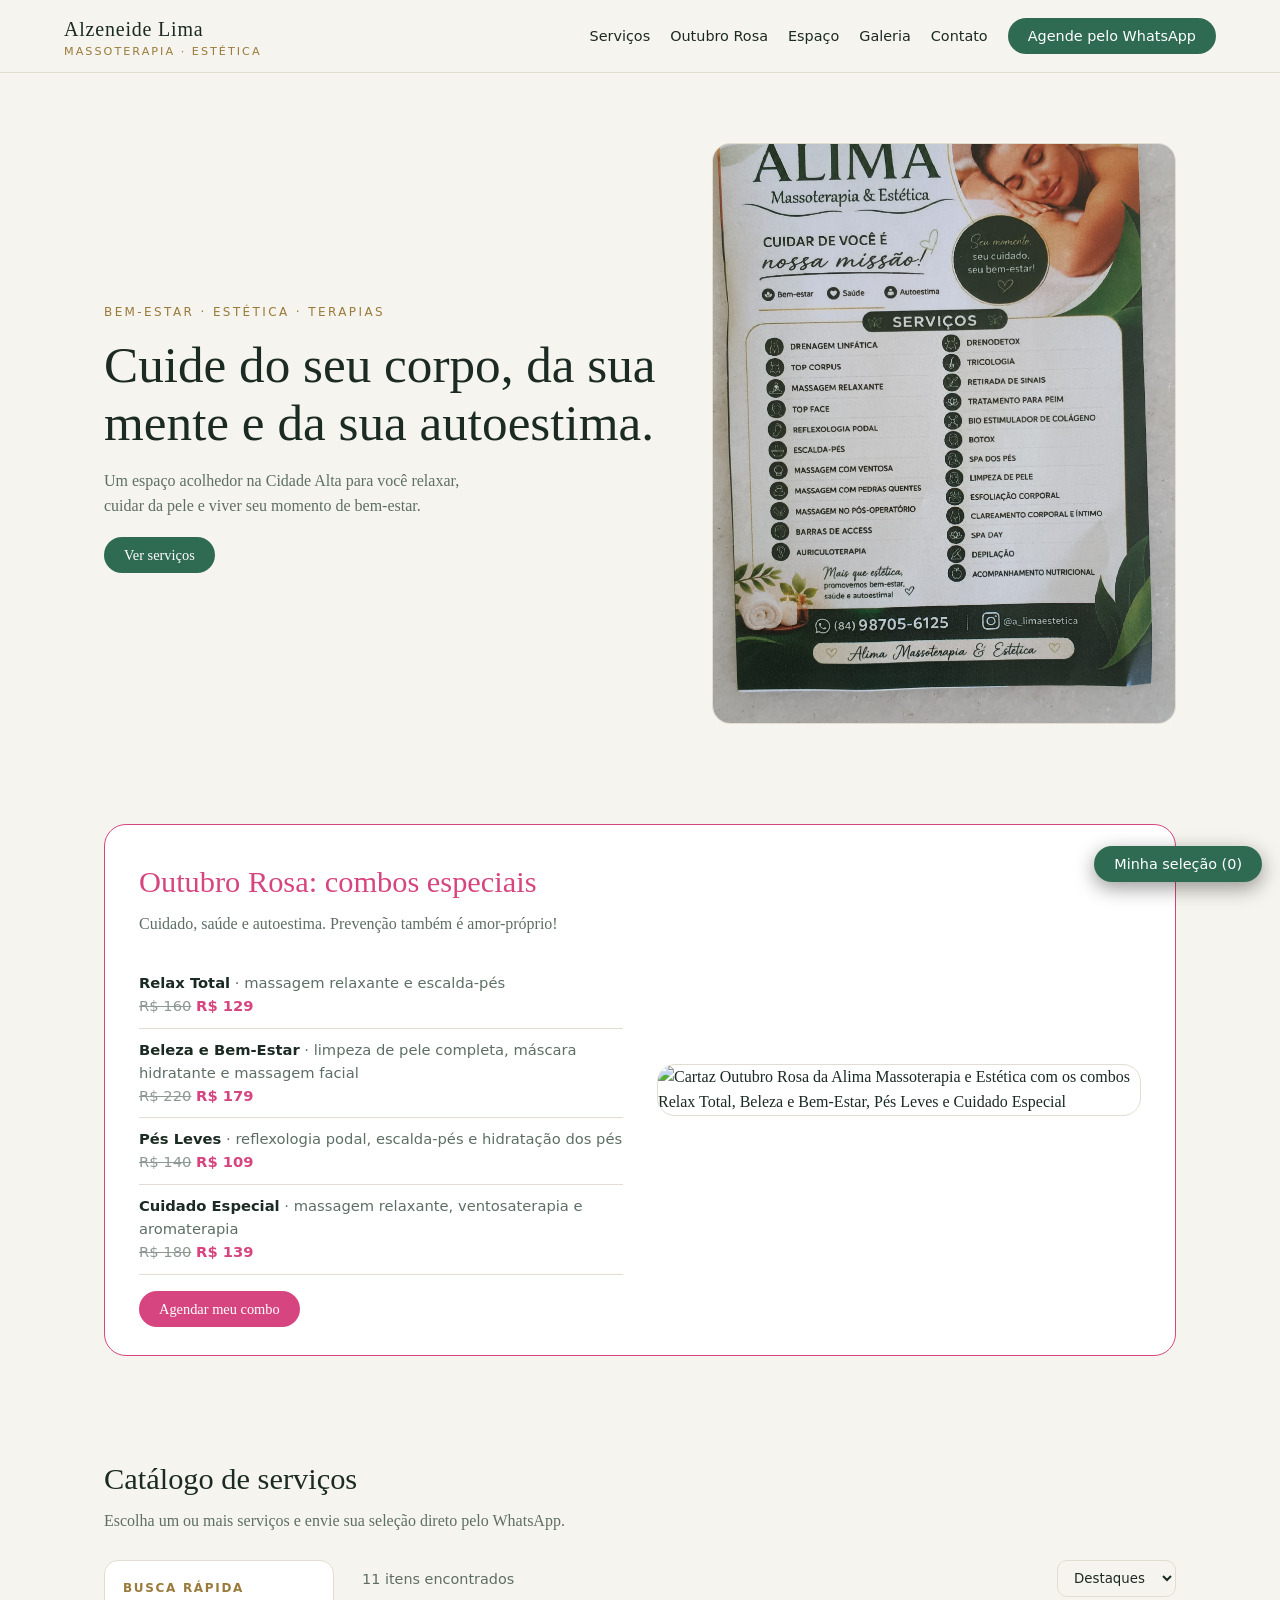
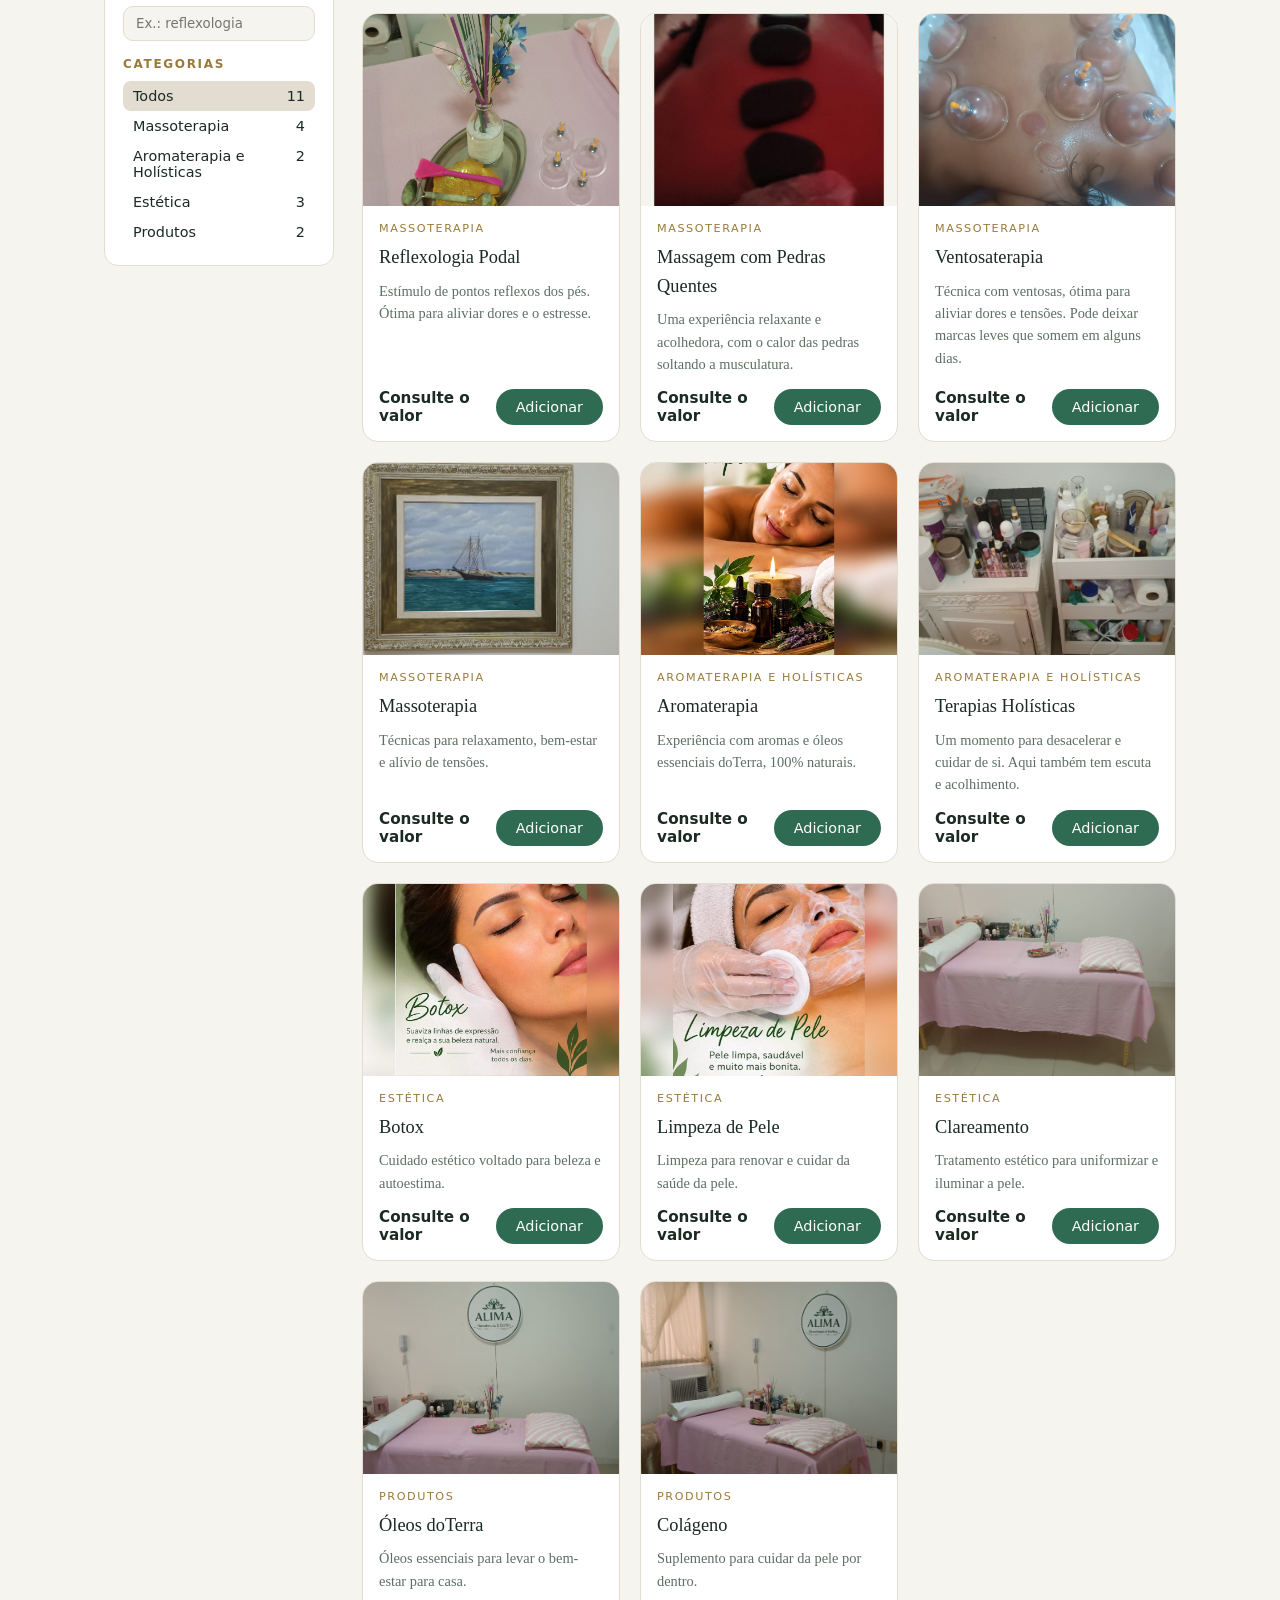
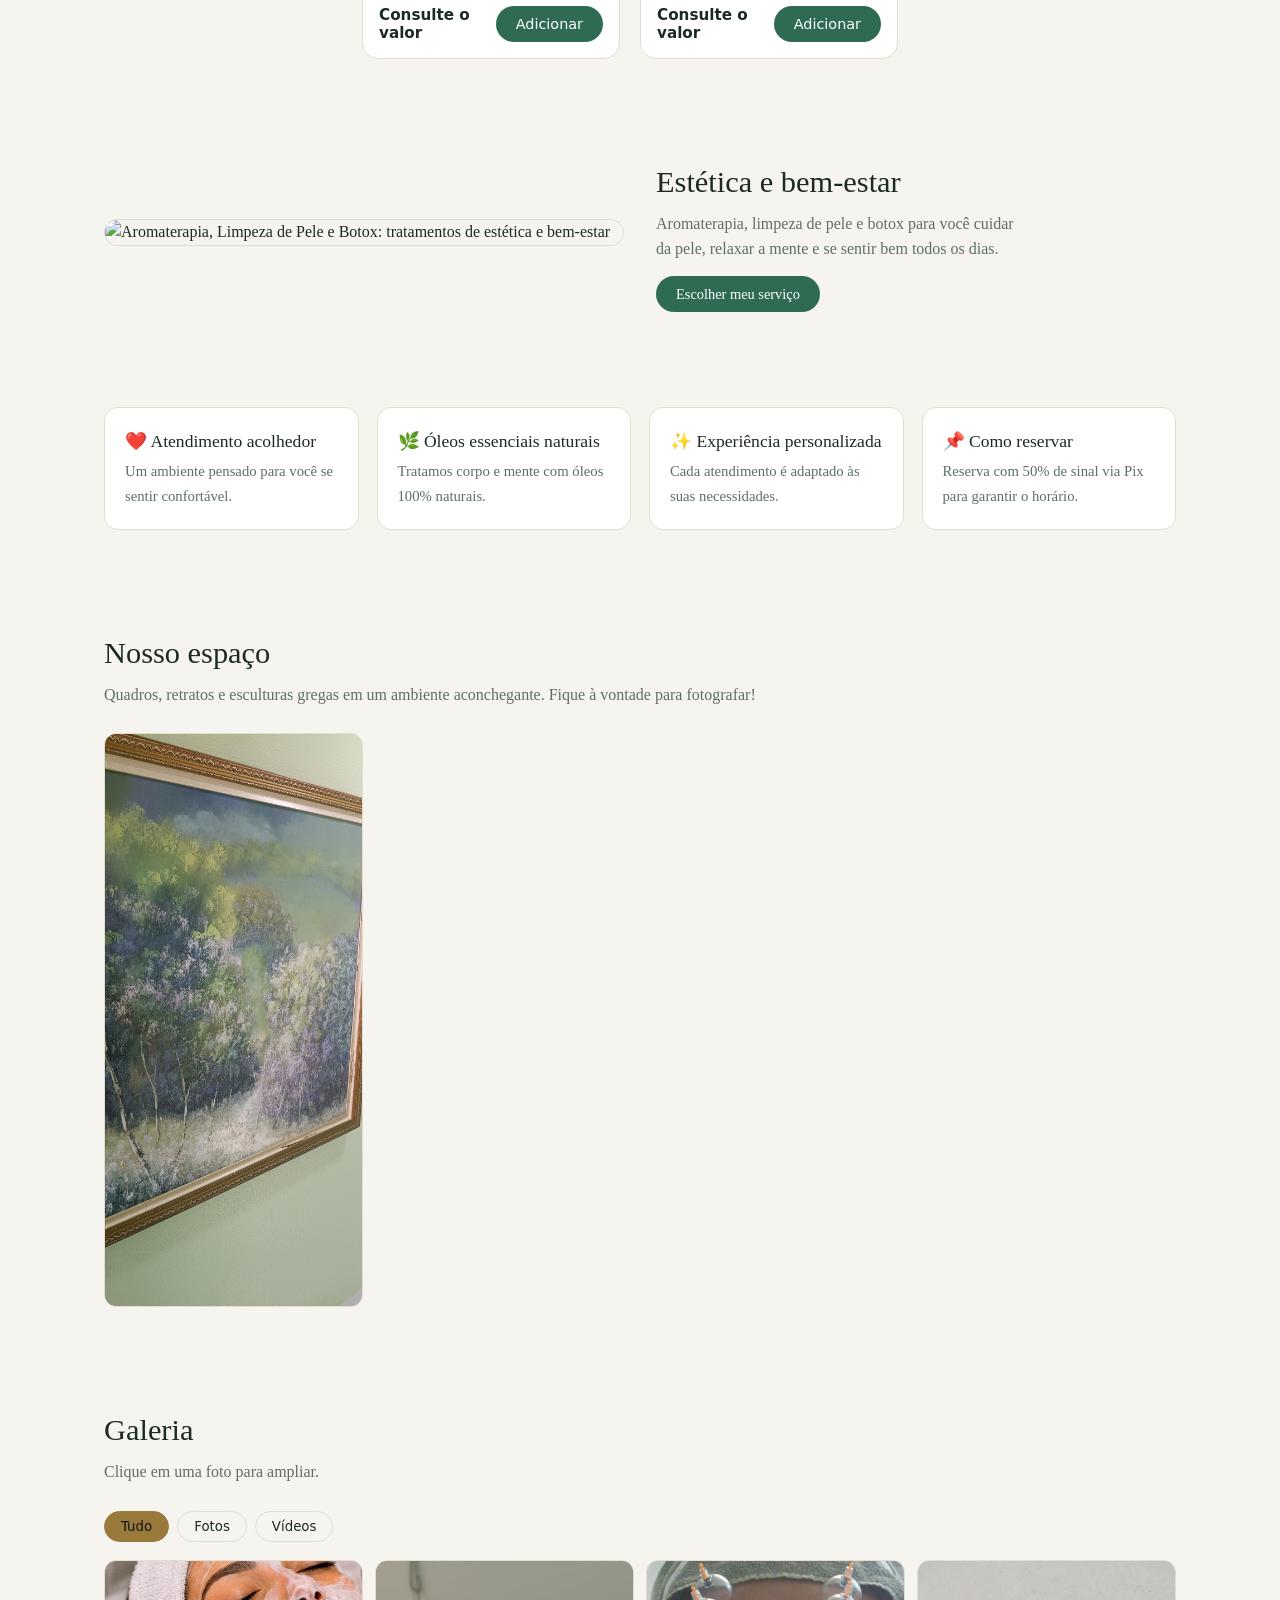
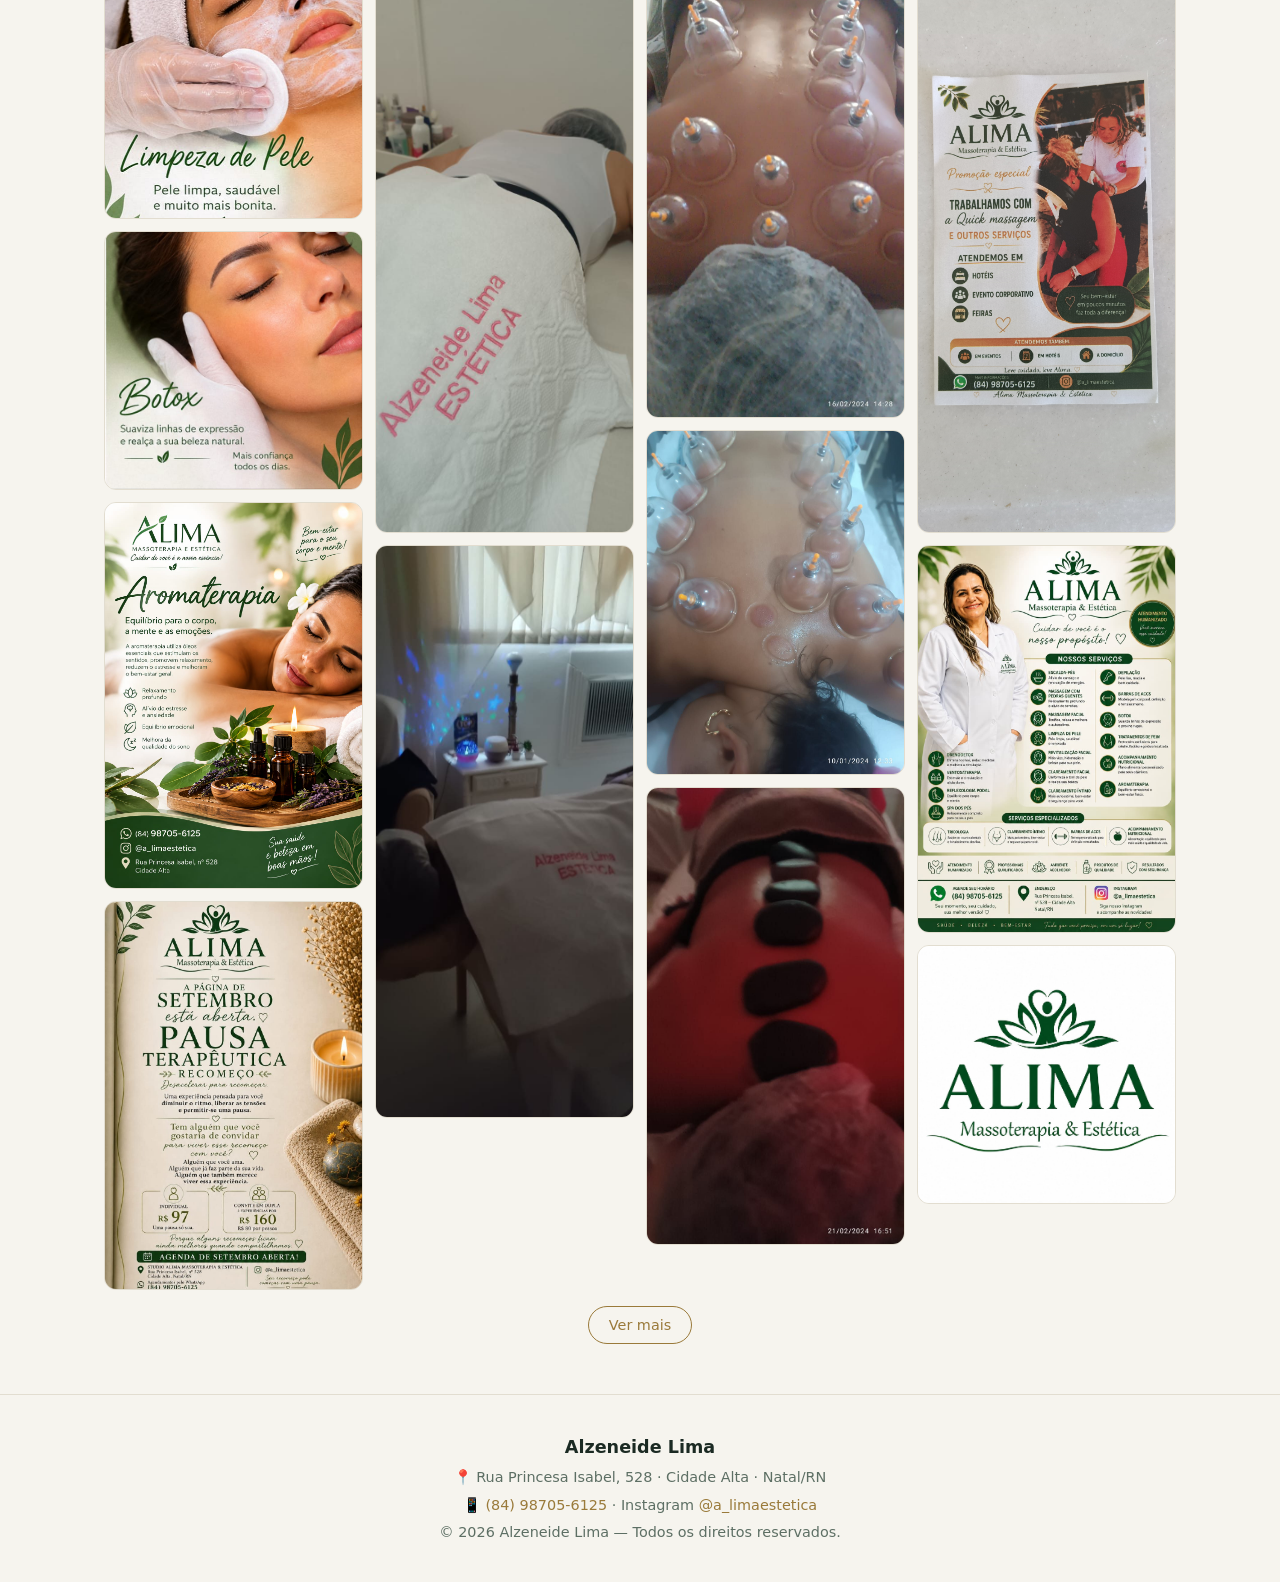
==== commit f2bc8d49: "Rename index (10).html to index.html" ====
--- a/index.html
+++ b/index.html
@@ -197,7 +197,7 @@
  {id:"reflexologia",nome:"Reflexologia Podal",cat:"Massoterapia",preco:null,img:"img/IMG_20260827_141432252.jpg",
   resumo:"Estímulo de pontos reflexos dos pés. Ótima para aliviar dores e o estresse.",
   passos:["Avaliação: identificamos suas dores","Estímulo: massagem em pontos reflexos","Relaxamento: bem-estar físico e mental"]},
- {id:"pedras",nome:"Massagem com Pedras Quentes",cat:"Massoterapia",preco:null,img:"img/IMG_20260827_141439615.jpg",
+ {id:"pedras",nome:"Massagem com Pedras Quentes",cat:"Massoterapia",preco:null,img:"img/pedras-quentes.jpeg",
   resumo:"Uma experiência relaxante e acolhedora, com o calor das pedras soltando a musculatura."},
  {id:"ventosa",nome:"Ventosaterapia",cat:"Massoterapia",preco:null,img:"img/ventosa-marcas.jpeg",
   resumo:"Técnica com ventosas, ótima para aliviar dores e tensões. Pode deixar marcas leves que somem em alguns dias."},
